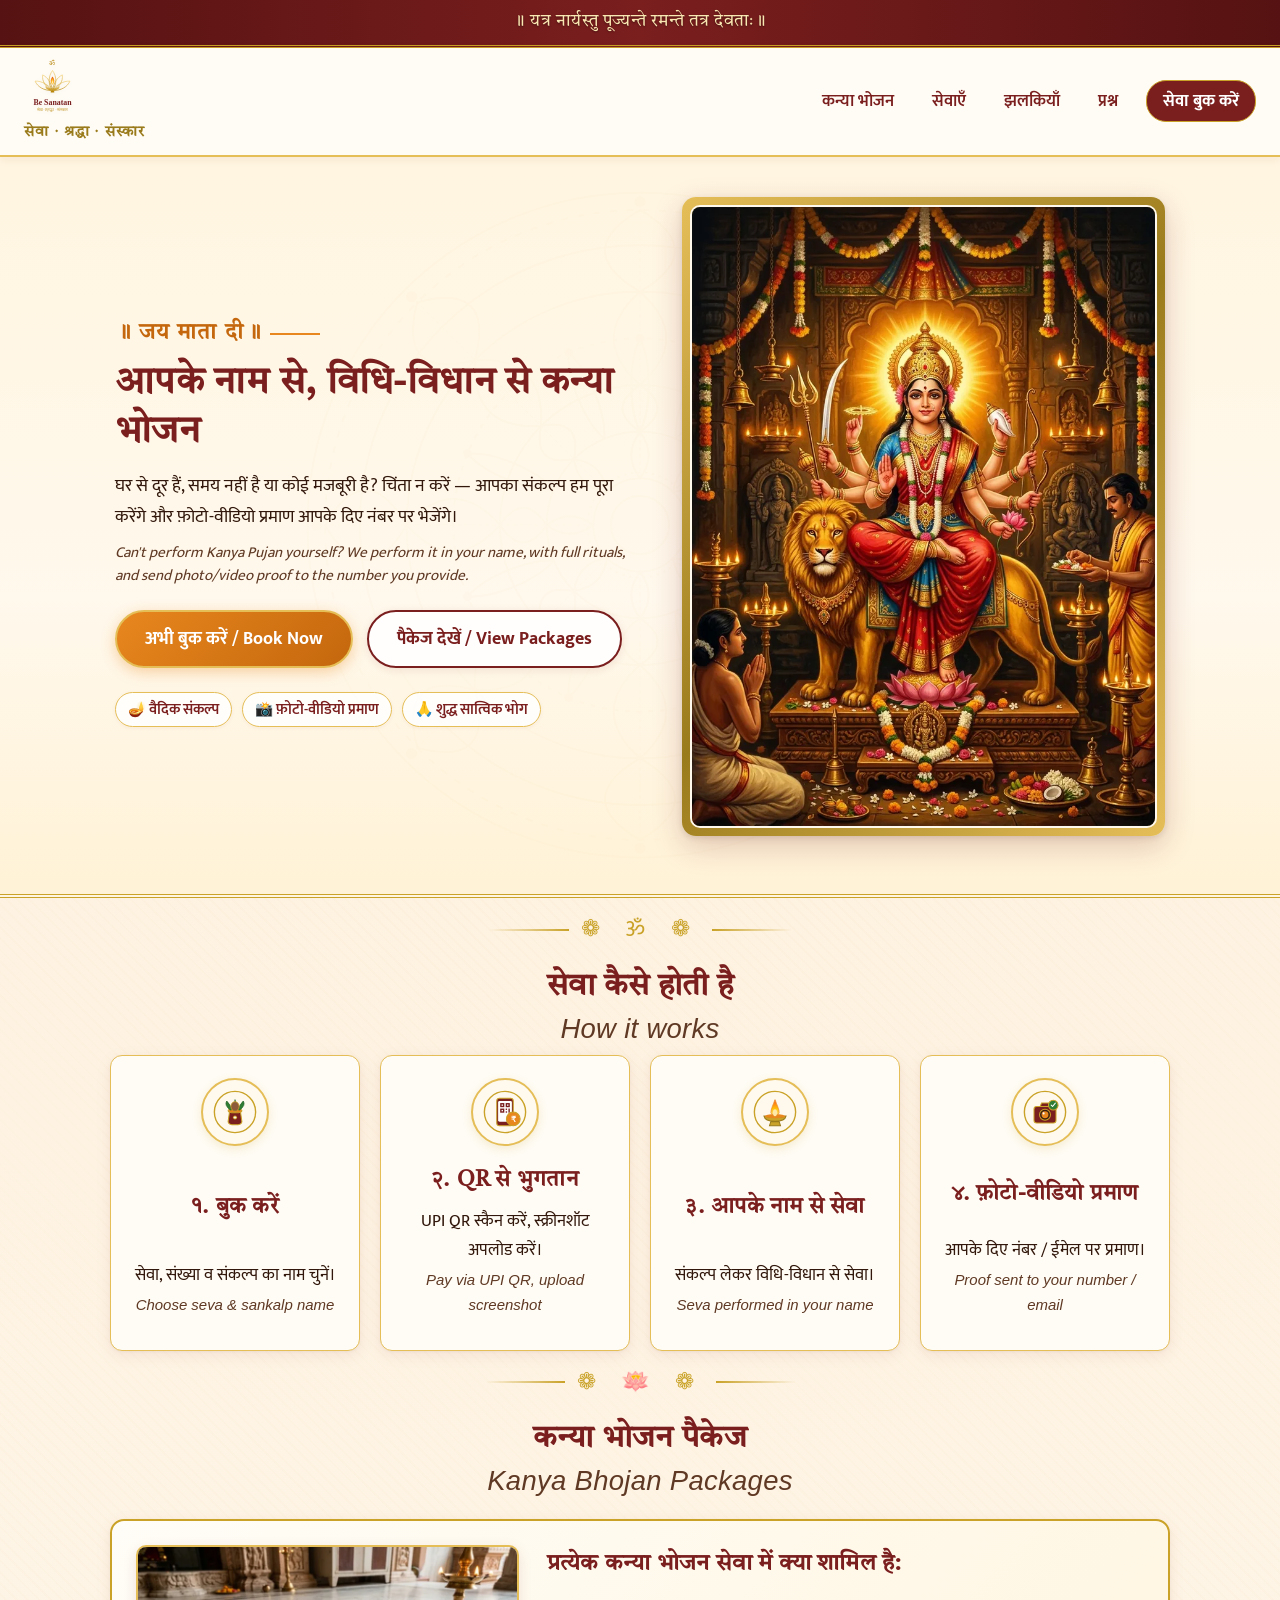
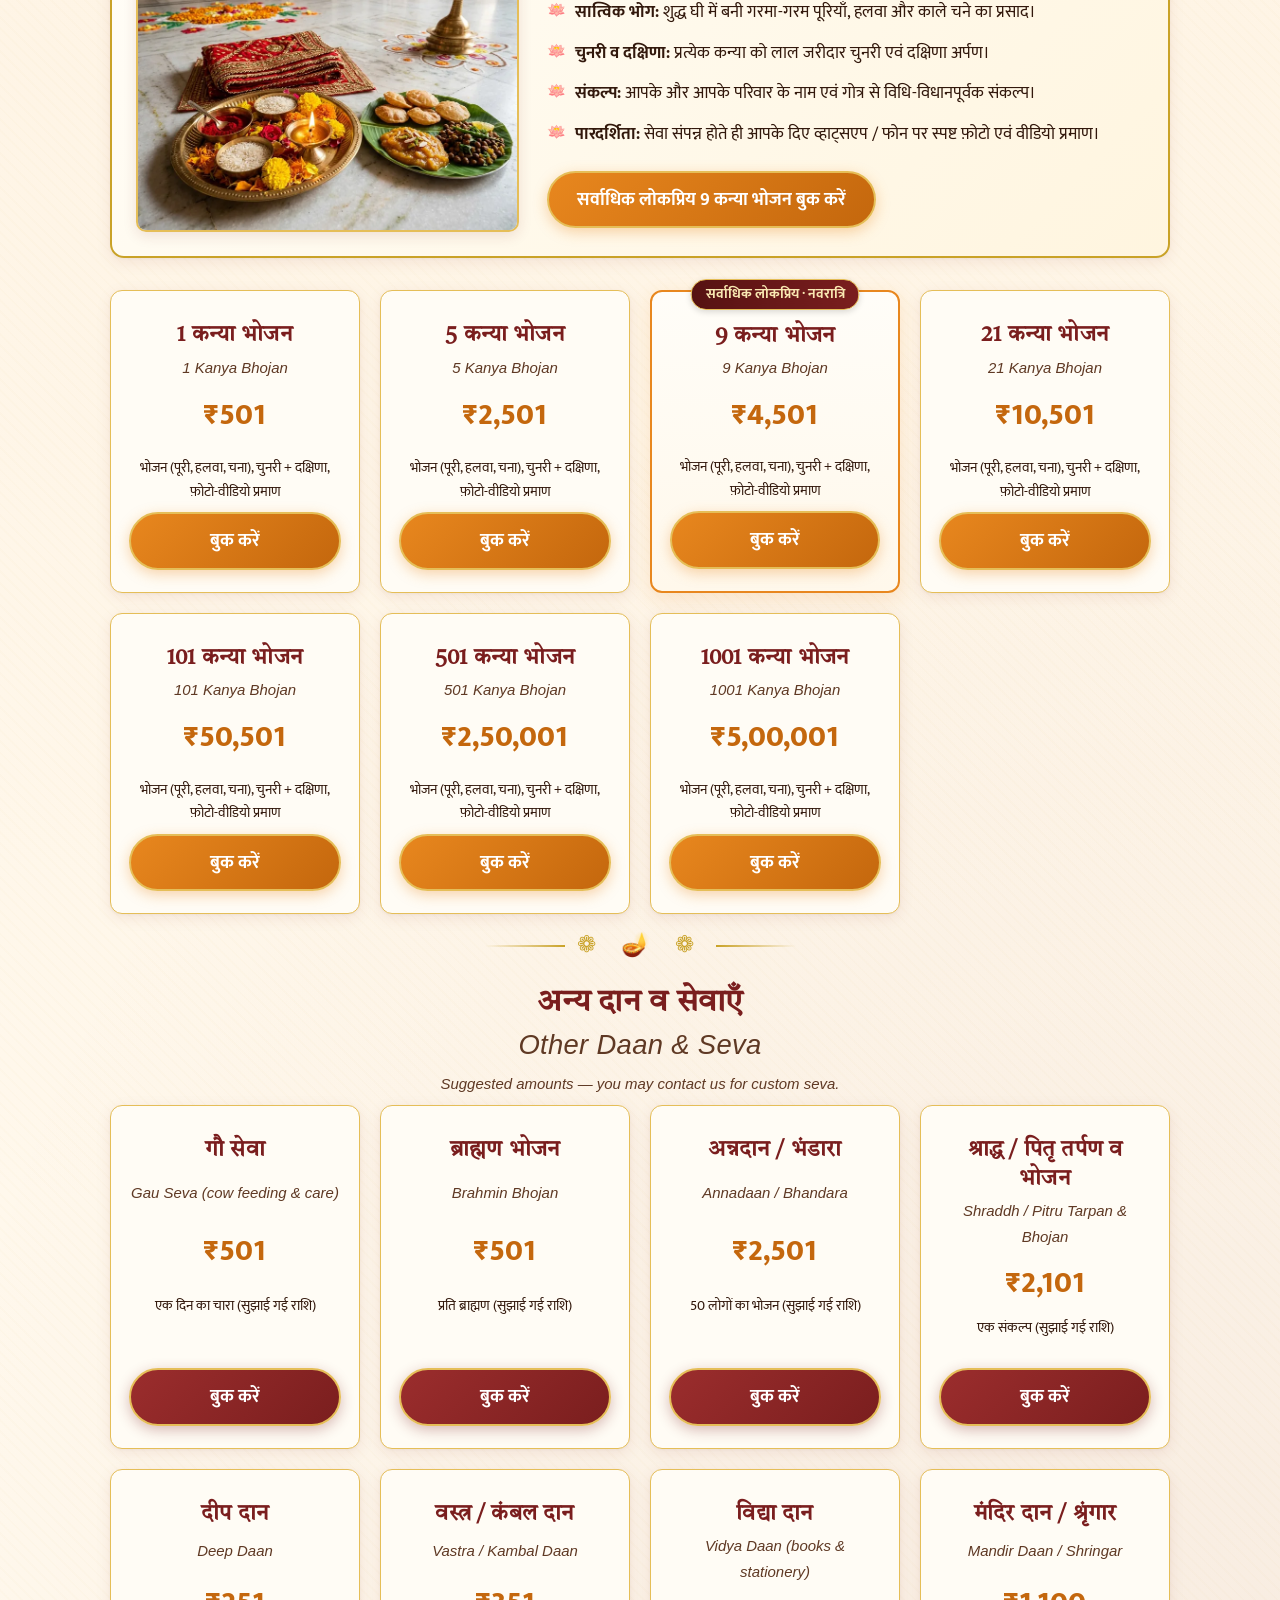
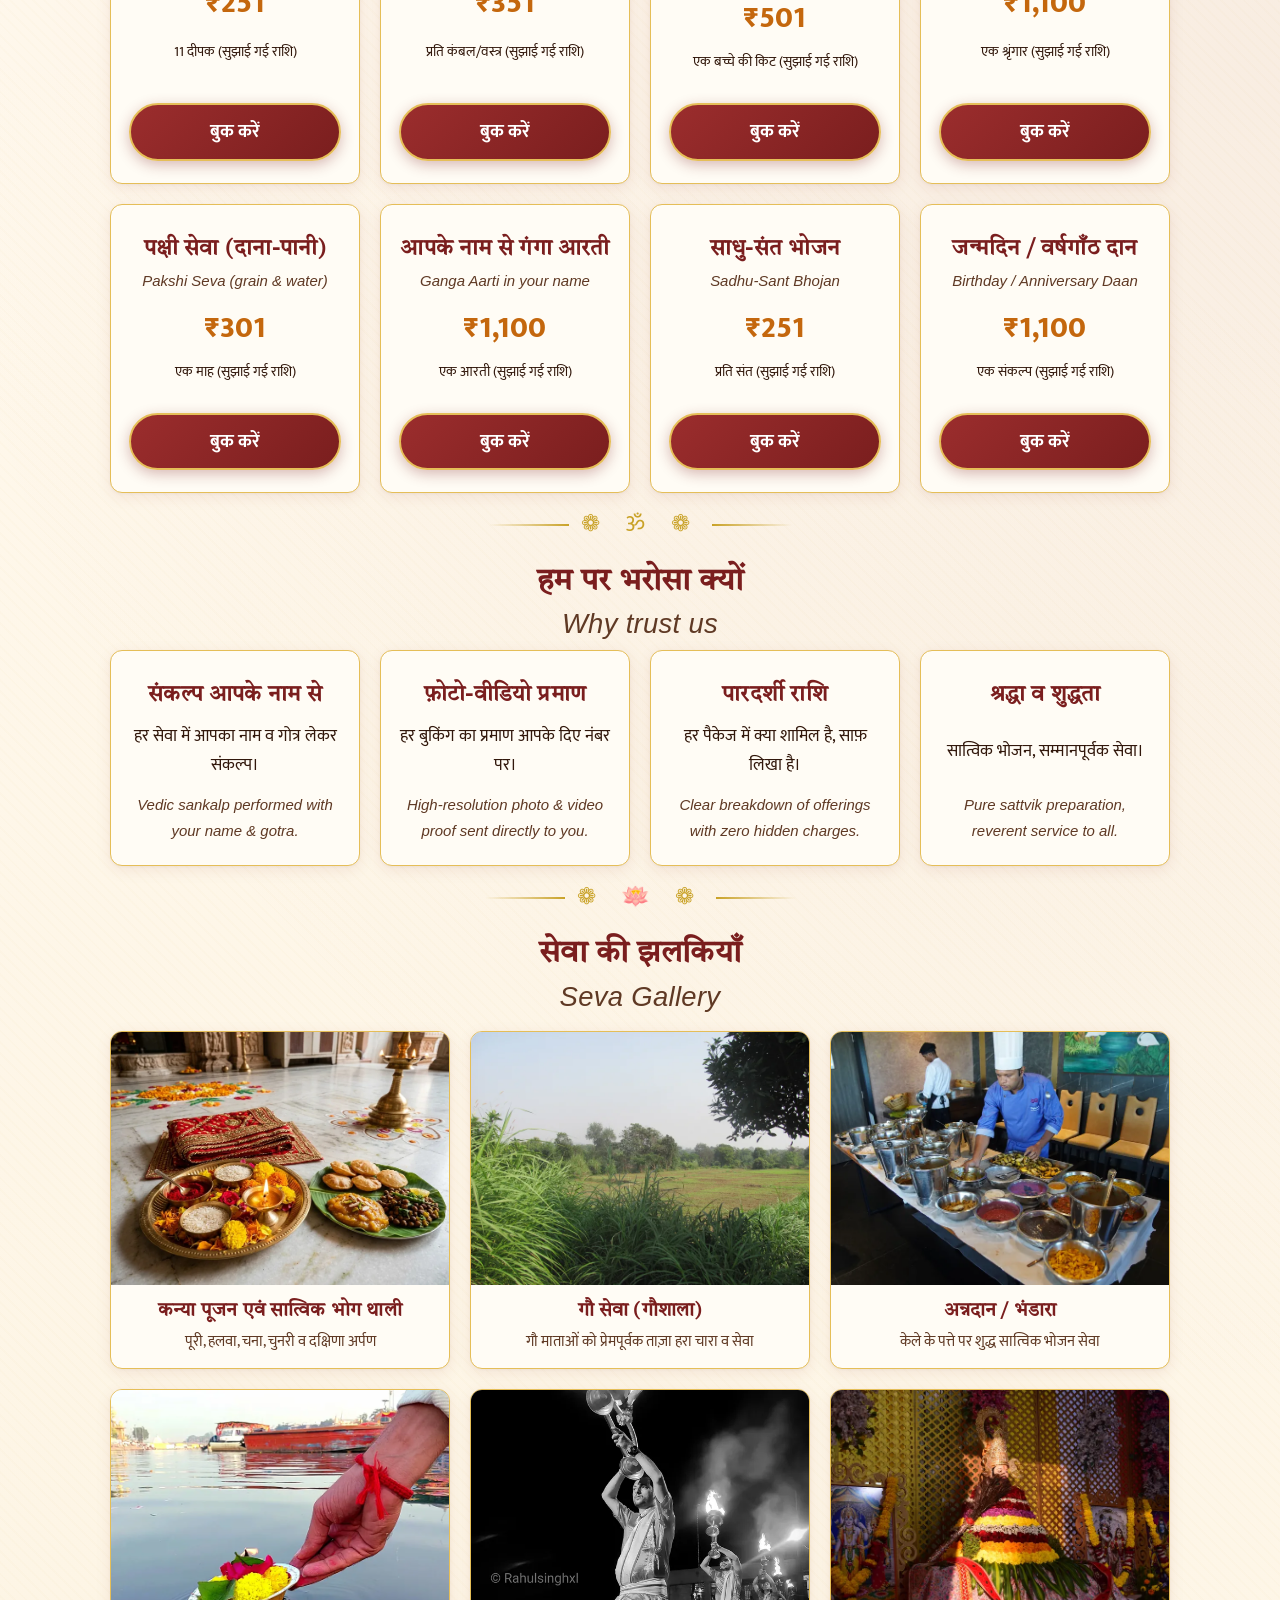
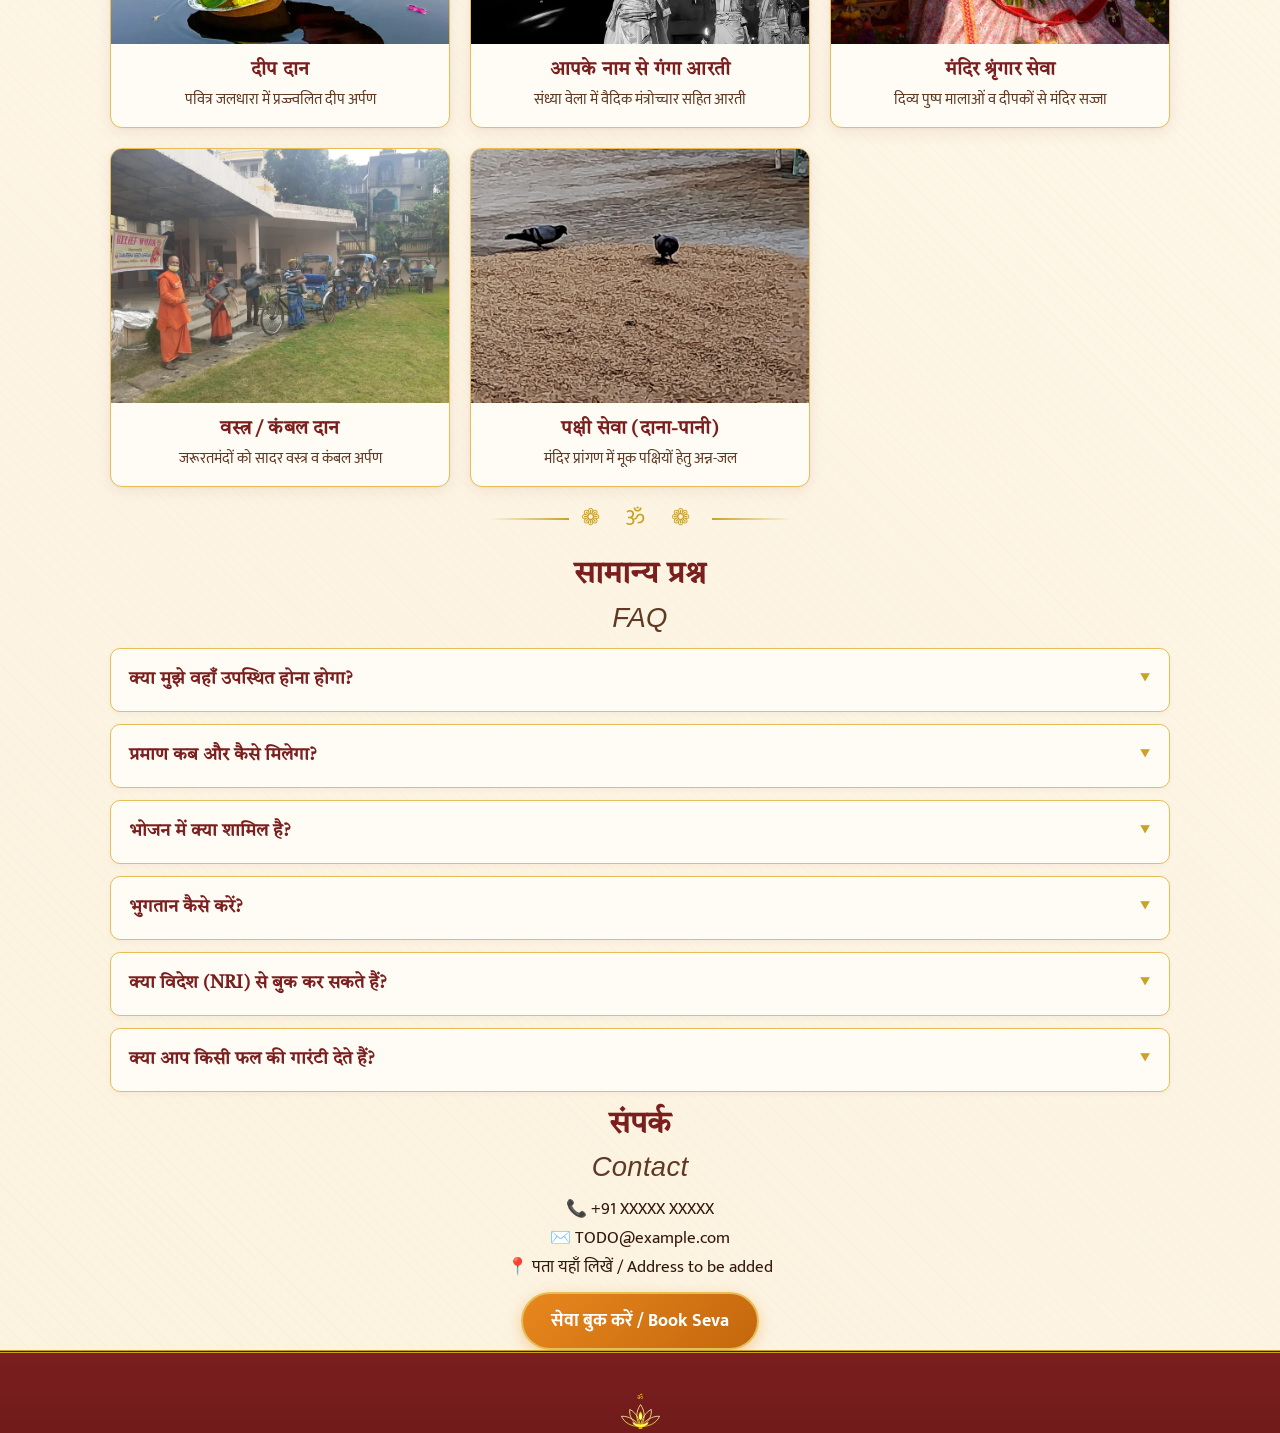
==== index.html @ 53bfedd2 "feat(ui): sacred visual redesign and devotional assets refresh - Replace placeholder boxes with 11 h" ====
<!doctype html>
<html lang="hi">
<head>
  <meta charset="utf-8">
  <meta name="viewport" content="width=device-width, initial-scale=1">
  <link rel="icon" href="favicon.svg" type="image/svg+xml">
  <meta property="og:site_name" content="Be Sanatan">
  <meta property="og:type" content="website">
  <meta property="og:image" content="https://besanatan.vercel.app/og.png">
  <link rel="preconnect" href="https://fonts.googleapis.com">
  <link rel="preconnect" href="https://fonts.gstatic.com" crossorigin>
  <link href="https://fonts.googleapis.com/css2?family=Mukta:wght@400;500;600;700&family=Noto+Serif+Devanagari:wght@400;600;700;800&family=Tiro+Devanagari+Hindi:ital@0;1&display=swap" rel="stylesheet">
  <link rel="stylesheet" href="style.css">
  <title>Be Sanatan — आपके नाम से कन्या भोजन व दान सेवा | Kanya Bhojan & Hindu Daan Seva Online</title>
  <meta name="description" content="नवरात्रि में कन्या पूजन नहीं कर पा रहे? Be Sanatan आपके नाम से विधि-विधान से कन्या भोजन, गौ सेवा, भंडारा, श्राद्ध आदि करता है और फ़ोटो-वीडियो प्रमाण भेजता है। Book Kanya Bhojan & Hindu seva online in your name with photo/video proof.">
  <meta name="keywords" content="कन्या भोजन, कन्या पूजन, नवरात्रि, गौ सेवा, भंडारा, श्राद्ध, Kanya Bhojan online, Kanya Pujan booking, NRI seva, Hindu daan">
  <meta property="og:title" content="Be Sanatan — आपके नाम से कन्या भोजन">
  <meta property="og:description" content="विधि-विधान से सेवा, आपके नाम से, फ़ोटो-वीडियो प्रमाण सहित। Seva in your name with photo/video proof.">
</head>
<body>
  <div class="shloka">॥ यत्र नार्यस्तु पूज्यन्ते रमन्ते तत्र देवताः ॥</div>
  
  <header>
    <a href="index.html" class="brand">
      <img src="logo.svg" alt="Be Sanatan — वैदिक सेवा न्यास" width="180" height="64">
      <span class="tag">सेवा · श्रद्धा · संस्कार</span>
    </a>
    <nav>
      <a href="index.html#kanya">कन्या भोजन</a>
      <a href="index.html#seva">सेवाएँ</a>
      <a href="index.html#gallery">झलकियाँ</a>
      <a href="index.html#faq">प्रश्न</a>
      <a href="booking.html" class="nav-cta">सेवा बुक करें</a>
    </nav>
  </header>

  <!-- Hero Section -->
  <div class="hero">
    <div class="hero-inner">
      <div class="hero-content-col">
        <p class="jai">॥ जय माता दी ॥</p>
        <h1>आपके नाम से, विधि-विधान से कन्या भोजन</h1>
        <p class="hero-desc">घर से दूर हैं, समय नहीं है या कोई मजबूरी है? चिंता न करें — आपका संकल्प हम पूरा करेंगे और फ़ोटो-वीडियो प्रमाण आपके दिए नंबर पर भेजेंगे।</p>
        <p class="hero-en">Can't perform Kanya Pujan yourself? We perform it in your name, with full rituals, and send photo/video proof to the number you provide.</p>
        <div class="hero-cta-group">
          <a class="btn" href="booking.html">अभी बुक करें / Book Now</a>
          <a class="btn btn-secondary" href="index.html#kanya">पैकेज देखें / View Packages</a>
        </div>
        <div class="hero-trust-row">
          <span class="trust-pill">🪔 वैदिक संकल्प</span>
          <span class="trust-pill">📸 फ़ोटो-वीडियो प्रमाण</span>
          <span class="trust-pill">🙏 शुद्ध सात्विक भोग</span>
        </div>
      </div>
      <div class="hero-art-col">
        <div class="hero-art-frame">
          <picture>
            <source media="(max-width: 600px)" srcset="assets/img/hero-durga-mobile.webp" width="750" height="1004">
            <img class="hero-durga" src="assets/img/hero-durga.webp" alt="माँ दुर्गा दिव्य रूप — Be Sanatan कन्या भोजन सेवा" width="1280" height="714" fetchpriority="high">
          </picture>
        </div>
      </div>
    </div>
  </div>

  <!-- How It Works Section -->
  <section class="wrap">
    <div class="divider">❁ ॐ ❁</div>
    <h2>सेवा कैसे होती है <span class="en">How it works</span></h2>
    <div class="grid">
      <div class="card step-card">
        <div class="step-icon-wrap">
          <img src="assets/img/icon-sankalp.svg" alt="संकल्प व बुकिंग" width="48" height="48">
        </div>
        <h3>१. बुक करें</h3>
        <p>सेवा, संख्या व संकल्प का नाम चुनें।<br><span class="en">Choose seva & sankalp name</span></p>
      </div>
      <div class="card step-card">
        <div class="step-icon-wrap">
          <img src="assets/img/icon-upi.svg" alt="QR से भुगतान" width="48" height="48">
        </div>
        <h3>२. QR से भुगतान</h3>
        <p>UPI QR स्कैन करें, स्क्रीनशॉट अपलोड करें।<br><span class="en">Pay via UPI QR, upload screenshot</span></p>
      </div>
      <div class="card step-card">
        <div class="step-icon-wrap">
          <img src="assets/img/icon-puja.svg" alt="विधि-विधान सेवा" width="48" height="48">
        </div>
        <h3>३. आपके नाम से सेवा</h3>
        <p>संकल्प लेकर विधि-विधान से सेवा।<br><span class="en">Seva performed in your name</span></p>
      </div>
      <div class="card step-card">
        <div class="step-icon-wrap">
          <img src="assets/img/icon-proof.svg" alt="फ़ोटो-वीडियो प्रमाण" width="48" height="48">
        </div>
        <h3>४. फ़ोटो-वीडियो प्रमाण</h3>
        <p>आपके दिए नंबर / ईमेल पर प्रमाण।<br><span class="en">Proof sent to your number / email</span></p>
      </div>
    </div>
  </section>

  <!-- Kanya Bhojan Packages Section -->
  <section class="wrap" id="kanya">
    <div class="divider">❁ 🪷 ❁</div>
    <h2>कन्या भोजन पैकेज <span class="en">Kanya Bhojan Packages</span></h2>
    
    <!-- Feature Offerings Banner -->
    <div class="feature-banner">
      <div class="feature-banner-img">
        <img src="assets/img/kanya-puja-thali.webp" alt="कन्या पूजन सात्विक भोग थाली — पूरी, हलवा, चना, चुनरी व दक्षिणा" width="800" height="597" loading="lazy">
      </div>
      <div class="feature-banner-content">
        <h3>प्रत्येक कन्या भोजन सेवा में क्या शामिल है:</h3>
        <ul class="feature-list">
          <li><strong>सात्विक भोग:</strong> शुद्ध घी में बनी गरमा-गरम पूरियाँ, हलवा और काले चने का प्रसाद।</li>
          <li><strong>चुनरी व दक्षिणा:</strong> प्रत्येक कन्या को लाल जरीदार चुनरी एवं दक्षिणा अर्पण।</li>
          <li><strong>संकल्प:</strong> आपके और आपके परिवार के नाम एवं गोत्र से विधि-विधानपूर्वक संकल्प।</li>
          <li><strong>पारदर्शिता:</strong> सेवा संपन्न होते ही आपके दिए व्हाट्सएप / फोन पर स्पष्ट फ़ोटो एवं वीडियो प्रमाण।</li>
        </ul>
        <a class="btn" href="booking.html?seva=kanya&pkg=k9">सर्वाधिक लोकप्रिय 9 कन्या भोजन बुक करें</a>
      </div>
    </div>

    <div class="grid" id="kanya-grid"></div>
  </section>

  <!-- Other Sevas Section -->
  <section class="wrap" id="seva">
    <div class="divider">❁ 🪔 ❁</div>
    <h2>अन्य दान व सेवाएँ <span class="en">Other Daan & Seva</span></h2>
    <p style="text-align:center" class="en">Suggested amounts — you may contact us for custom seva.</p>
    <div class="grid" id="seva-grid"></div>
  </section>

  <!-- Why Trust Us Section -->
  <section class="wrap">
    <div class="divider">❁ ॐ ❁</div>
    <h2>हम पर भरोसा क्यों <span class="en">Why trust us</span></h2>
    <div class="grid">
      <div class="card">
        <h3>संकल्प आपके नाम से</h3>
        <p>हर सेवा में आपका नाम व गोत्र लेकर संकल्प।</p>
        <span class="en">Vedic sankalp performed with your name & gotra.</span>
      </div>
      <div class="card">
        <h3>फ़ोटो-वीडियो प्रमाण</h3>
        <p>हर बुकिंग का प्रमाण आपके दिए नंबर पर।</p>
        <span class="en">High-resolution photo & video proof sent directly to you.</span>
      </div>
      <div class="card">
        <h3>पारदर्शी राशि</h3>
        <p>हर पैकेज में क्या शामिल है, साफ़ लिखा है।</p>
        <span class="en">Clear breakdown of offerings with zero hidden charges.</span>
      </div>
      <div class="card">
        <h3>श्रद्धा व शुद्धता</h3>
        <p>सात्विक भोजन, सम्मानपूर्वक सेवा।</p>
        <span class="en">Pure sattvik preparation, reverent service to all.</span>
      </div>
    </div>
  </section>

  <!-- Seva Gallery Section -->
  <section class="wrap" id="gallery">
    <div class="divider">❁ 🪷 ❁</div>
    <h2>सेवा की झलकियाँ <span class="en">Seva Gallery</span></h2>
    <div class="gallery-grid">
      <div class="gallery-card">
        <div class="gallery-card-img-wrap">
          <img src="assets/img/kanya-puja-thali.webp" alt="कन्या पूजन थाली, हलवा-पूरी व चुनरी" width="800" height="597" loading="lazy">
        </div>
        <div class="gallery-card-info">
          <h4>कन्या पूजन एवं सात्विक भोग थाली</h4>
          <p>पूरी, हलवा, चना, चुनरी व दक्षिणा अर्पण</p>
        </div>
      </div>
      
      <div class="gallery-card">
        <div class="gallery-card-img-wrap">
          <img src="assets/img/gau-seva.webp" alt="गौ सेवा — गौशाला में हरा चारा" width="800" height="600" loading="lazy">
        </div>
        <div class="gallery-card-info">
          <h4>गौ सेवा (गौशाला)</h4>
          <p>गौ माताओं को प्रेमपूर्वक ताज़ा हरा चारा व सेवा</p>
        </div>
      </div>

      <div class="gallery-card">
        <div class="gallery-card-img-wrap">
          <img src="assets/img/bhandara.webp" alt="ब्राह्मण व भक्त अन्नदान भंडारा केला पत्ता" width="800" height="533" loading="lazy">
        </div>
        <div class="gallery-card-info">
          <h4>अन्नदान / भंडारा</h4>
          <p>केले के पत्ते पर शुद्ध सात्विक भोजन सेवा</p>
        </div>
      </div>

      <div class="gallery-card">
        <div class="gallery-card-img-wrap">
          <img src="assets/img/deep-daan.webp" alt="पवित्र नदी में दीप दान" width="800" height="585" loading="lazy">
        </div>
        <div class="gallery-card-info">
          <h4>दीप दान</h4>
          <p>पवित्र जलधारा में प्रज्ज्वलित दीप अर्पण</p>
        </div>
      </div>

      <div class="gallery-card">
        <div class="gallery-card-img-wrap">
          <img src="assets/img/ganga-aarti.webp" alt="संध्या गंगा आरती घाट" width="600" height="800" loading="lazy">
        </div>
        <div class="gallery-card-info">
          <h4>आपके नाम से गंगा आरती</h4>
          <p>संध्या वेला में वैदिक मंत्रोच्चार सहित आरती</p>
        </div>
      </div>

      <div class="gallery-card">
        <div class="gallery-card-img-wrap">
          <img src="assets/img/mandir-shringar.webp" alt="मंदिर विग्रह पुष्प व आभूषण श्रृंगार" width="800" height="533" loading="lazy">
        </div>
        <div class="gallery-card-info">
          <h4>मंदिर श्रृंगार सेवा</h4>
          <p>दिव्य पुष्प मालाओं व दीपकों से मंदिर सज्जा</p>
        </div>
      </div>

      <div class="gallery-card">
        <div class="gallery-card-img-wrap">
          <img src="assets/img/vastra-daan.webp" alt="वस्त्र एवं कंबल दान" width="800" height="600" loading="lazy">
        </div>
        <div class="gallery-card-info">
          <h4>वस्त्र / कंबल दान</h4>
          <p>जरूरतमंदों को सादर वस्त्र व कंबल अर्पण</p>
        </div>
      </div>

      <div class="gallery-card">
        <div class="gallery-card-img-wrap">
          <img src="assets/img/pakshi-seva.webp" alt="पक्षी सेवा दाना पानी" width="800" height="600" loading="lazy">
        </div>
        <div class="gallery-card-info">
          <h4>पक्षी सेवा (दाना-पानी)</h4>
          <p>मंदिर प्रांगण में मूक पक्षियों हेतु अन्न-जल</p>
        </div>
      </div>
    </div>
  </section>

  <!-- FAQ Section -->
  <section class="wrap" id="faq">
    <div class="divider">❁ ॐ ❁</div>
    <h2>सामान्य प्रश्न <span class="en">FAQ</span></h2>
    <details>
      <summary>क्या मुझे वहाँ उपस्थित होना होगा?</summary>
      <p>नहीं। हम आपके नाम व गोत्र से संकल्प लेकर सेवा करते हैं। <span class="en">No, seva is done in your name.</span></p>
    </details>
    <details>
      <summary>प्रमाण कब और कैसे मिलेगा?</summary>
      <p>सेवा के बाद फ़ोटो-वीडियो आपके दिए मोबाइल नंबर (या ईमेल) पर भेजे जाते हैं। <span class="en">Proof is sent to your number after the seva.</span></p>
    </details>
    <details>
      <summary>भोजन में क्या शामिल है?</summary>
      <p>पूरी, हलवा, चना, चुनरी और दक्षिणा। <span class="en">Puri, halwa, chana, chunri & dakshina.</span></p>
    </details>
    <details>
      <summary>भुगतान कैसे करें?</summary>
      <p>बुकिंग पेज पर UPI QR स्कैन करें और सफल भुगतान का स्क्रीनशॉट अपलोड करें।</p>
    </details>
    <details>
      <summary>क्या विदेश (NRI) से बुक कर सकते हैं?</summary>
      <p>हाँ, बुकिंग ऑनलाइन है। भुगतान UPI QR से होता है; अन्य विकल्प हेतु संपर्क करें।</p>
    </details>
    <details>
      <summary>क्या आप किसी फल की गारंटी देते हैं?</summary>
      <p>नहीं। सेवा श्रद्धा व धर्म भाव से की जाती है, किसी परिणाम का दावा नहीं किया जाता।</p>
    </details>
  </section>

  <!-- Contact Section -->
  <section class="wrap" id="contact" style="text-align:center">
    <h2>संपर्क <span class="en">Contact</span></h2>
    <p>
      📞 <span data-cfg="PHONE_DISPLAY"></span><br>
      ✉️ <span data-cfg="EMAIL"></span><br>
      📍 <span data-cfg="ADDRESS"></span>
    </p>
    <a class="btn" href="booking.html">सेवा बुक करें / Book Seva</a>
  </section>

  <!-- Footer -->
  <footer>
    <img src="logo.svg" alt="Be Sanatan" style="height:70px;filter:brightness(1.6)" width="197" height="70">
    <p class="footer-shloka">॥ सेवा परमो धर्मः ॥</p>
    <p>
      📞 <span data-cfg="PHONE_DISPLAY"></span> · ✉️ <span data-cfg="EMAIL"></span><br>
      📍 <span data-cfg="ADDRESS"></span>
    </p>
    <p>© Be Sanatan. सभी सेवाएँ श्रद्धा भाव से की जाती हैं; किसी फल की गारंटी नहीं दी जाती।</p>
  </footer>

  <!-- Mobile Sticky CTA Bar -->
  <div class="mobile-sticky-cta" id="stickyCta">
    <div class="sticky-inner">
      <div class="sticky-text">
        <span class="sticky-title">Be Sanatan सेवा</span>
        <span class="sticky-sub">आपके नाम से संकल्प</span>
      </div>
      <a href="booking.html" class="btn btn-sticky">सेवा बुक करें</a>
    </div>
  </div>

  <script src="config.js"></script>
  <script src="app.js"></script>
</body>
</html>
---- style.css ----
/* ===== Be Sanatan — Sacred Traditional Temple-Trust Design System ===== */
:root {
  --mar: #7A1E1E;
  --mar-dark: #561212;
  --mar-light: #9B2D2D;
  --saf: #E8871E;
  --saf-dark: #C4670D;
  --saf-light: #FFA338;
  --gold: #C9A227;
  --gold-dark: #9A7B1C;
  --gold2: #E5BE58;
  --gold-light: #F9E8B2;
  --cream: #FFF8EC;
  --cream-card: #FFFCF5;
  --cream-alt: #F6EDD8;
  --ink: #32180C;
  --ink-light: #5F3924;
  --border-gold: 1px solid rgba(201, 162, 39, 0.45);
  --border-gold-double: 3px double rgba(201, 162, 39, 0.8);
  --shadow-card: 0 4px 16px rgba(122, 30, 30, 0.08), 0 1px 3px rgba(0, 0, 0, 0.04);
  --shadow-hover: 0 8px 24px rgba(122, 30, 30, 0.14), 0 2px 6px rgba(0, 0, 0, 0.06);
}

* {
  box-sizing: border-box;
}

html {
  scroll-behavior: smooth;
  font-size: 16px;
  overflow-x: hidden;
  max-width: 100%;
}

body {
  margin: 0;
  padding: 0;
  overflow-x: hidden;
  max-width: 100%;
  font-family: 'Mukta', 'Noto Sans Devanagari', -apple-system, BlinkMacSystemFont, "Segoe UI", Roboto, sans-serif;
  font-size: 1.0625rem; /* 17px min for senior readability */
  line-height: 1.7;
  color: var(--ink);
  background-color: var(--cream);
  background-image: 
    radial-gradient(circle at 50% 0%, rgba(232, 135, 30, 0.08), transparent 45%),
    radial-gradient(circle at 100% 50%, rgba(122, 30, 30, 0.05), transparent 40%),
    radial-gradient(circle at 0% 100%, rgba(201, 162, 39, 0.07), transparent 50%),
    repeating-linear-gradient(45deg, rgba(201, 162, 39, 0.02) 0 2px, transparent 2px 8px);
  -webkit-font-smoothing: antialiased;
}

/* Typography */
h1, h2, h3, h4 {
  font-family: 'Tiro Devanagari Hindi', 'Noto Serif Devanagari', Georgia, serif;
  color: var(--mar);
  line-height: 1.35;
  margin: 0.4em 0 0.25em;
  font-weight: 700;
  letter-spacing: 0.01em;
}

h1 {
  font-size: 2.35rem;
}

h2 {
  font-size: 1.95rem;
  text-align: center;
}

h3 {
  font-size: 1.35rem;
}

p {
  margin: 0.6em 0;
}

a {
  color: var(--mar);
  text-decoration: underline;
  text-decoration-thickness: 1px;
  text-underline-offset: 3px;
  transition: color 0.2s ease;
}

a:hover {
  color: var(--saf-dark);
}

.en {
  display: block;
  font-family: -apple-system, BlinkMacSystemFont, "Segoe UI", Roboto, sans-serif;
  color: var(--ink-light);
  font-size: 0.88em;
  font-style: italic;
  font-weight: 400;
  margin-top: 2px;
}

/* Shloka Top Bar */
.shloka {
  background: linear-gradient(90deg, var(--mar-dark) 0%, var(--mar) 50%, var(--mar-dark) 100%);
  color: var(--gold-light);
  text-align: center;
  padding: 8px 14px;
  font-family: 'Tiro Devanagari Hindi', 'Noto Serif Devanagari', serif;
  font-size: 1.05rem;
  letter-spacing: 0.03em;
  border-bottom: 3px double var(--gold);
  text-shadow: 0 1px 2px rgba(0, 0, 0, 0.4);
}

/* Header */
header {
  display: flex;
  align-items: center;
  justify-content: space-between;
  padding: 10px 24px;
  background: rgba(255, 252, 245, 0.98);
  border-bottom: 2px solid var(--gold2);
  position: sticky;
  top: 0;
  z-index: 100;
  box-shadow: 0 2px 10px rgba(122, 30, 30, 0.07);
  backdrop-filter: blur(8px);
}

.brand {
  display: flex;
  flex-direction: column;
  align-items: flex-start;
  text-decoration: none;
}

.brand img {
  height: 64px;
  width: auto;
  filter: drop-shadow(0 1px 2px rgba(0, 0, 0, 0.05));
}

.brand .tag {
  font-family: 'Tiro Devanagari Hindi', 'Noto Serif Devanagari', serif;
  color: var(--gold-dark);
  font-size: 0.92rem;
  font-weight: 700;
  letter-spacing: 0.08em;
  margin-top: -2px;
}

nav {
  display: flex;
  align-items: center;
  gap: 18px;
}

nav a {
  text-decoration: none;
  font-weight: 600;
  font-size: 1.05rem;
  color: var(--mar);
  padding: 6px 10px;
  border-radius: 4px;
  transition: all 0.2s ease;
}

nav a:hover {
  color: var(--saf-dark);
  background: rgba(232, 135, 30, 0.08);
}

nav a.nav-cta {
  background: var(--mar);
  color: #FFF !important;
  border: 1px solid var(--gold);
  border-radius: 20px;
  padding: 6px 16px;
  font-weight: 700;
}

nav a.nav-cta:hover {
  background: var(--saf-dark);
}

/* Layout Containers */
.wrap {
  max-width: 1100px;
  margin: auto;
  padding: 0 20px;
}

section {
  padding: 44px 0;
  position: relative;
}

/* Traditional Sacred Divider */
.divider {
  text-align: center;
  color: var(--gold);
  font-size: 1.45rem;
  letter-spacing: 10px;
  margin: 12px 0 16px;
  display: flex;
  align-items: center;
  justify-content: center;
}

.divider::before,
.divider::after {
  content: "";
  display: inline-block;
  width: 80px;
  height: 2px;
  background: linear-gradient(90deg, transparent, var(--gold));
  margin: 0 12px;
}

.divider::after {
  background: linear-gradient(90deg, var(--gold), transparent);
}

/* Hero Section */
.hero {
  padding: 40px 20px 48px;
  background: linear-gradient(180deg, #FFF5E0 0%, #FFF8EC 60%, #FFF2D6 100%);
  border-bottom: 4px double var(--gold);
  position: relative;
  overflow: hidden;
}

.hero::before {
  content: "";
  position: absolute;
  top: 50%;
  left: 50%;
  width: 700px;
  height: 700px;
  transform: translate(-50%, -50%);
  background-image: url('assets/img/mandala-watermark.svg');
  background-repeat: no-repeat;
  background-position: center;
  background-size: contain;
  opacity: 0.18;
  pointer-events: none;
}

.hero-inner {
  max-width: 1050px;
  margin: auto;
  display: flex;
  align-items: center;
  gap: 36px;
  position: relative;
  z-index: 2;
}

.hero-art-col {
  flex: 0 0 46%;
  text-align: center;
}

.hero-art-frame {
  position: relative;
  display: inline-block;
  border-radius: 14px;
  padding: 8px;
  background: linear-gradient(135deg, var(--gold2), var(--gold-dark), var(--gold2));
  box-shadow: 0 10px 30px rgba(122, 30, 30, 0.22), 0 2px 6px rgba(0, 0, 0, 0.1);
}

.hero-art-frame img {
  display: block;
  width: 100%;
  height: auto;
  border-radius: 10px;
  border: 2px solid #FFF8EC;
}

.hero-content-col {
  flex: 1 1 54%;
  text-align: left;
}

.jai {
  font-family: 'Tiro Devanagari Hindi', 'Noto Serif Devanagari', serif;
  color: var(--saf-dark);
  font-size: 1.35rem;
  font-weight: 700;
  margin: 0 0 4px;
  letter-spacing: 0.05em;
  display: flex;
  align-items: center;
  gap: 8px;
}

.jai::after {
  content: "";
  display: inline-block;
  width: 50px;
  height: 2px;
  background: var(--saf);
}

.hero h1 {
  font-size: 2.3rem;
  margin: 6px 0 12px;
  color: var(--mar);
}

.hero-desc {
  font-size: 1.15rem;
  line-height: 1.7;
  color: var(--ink);
  margin-bottom: 10px;
}

.hero-en {
  font-size: 0.95rem;
  line-height: 1.5;
  color: var(--ink-light);
  font-style: italic;
  margin-bottom: 22px;
}

.hero-cta-group {
  display: flex;
  flex-wrap: wrap;
  gap: 14px;
  align-items: center;
  margin: 20px 0 24px;
}

.hero-trust-row {
  display: flex;
  flex-wrap: wrap;
  gap: 10px;
  margin-top: 18px;
}

.trust-pill {
  display: inline-flex;
  align-items: center;
  gap: 6px;
  background: rgba(255, 255, 255, 0.85);
  border: 1px solid var(--gold2);
  color: var(--mar);
  font-weight: 600;
  font-size: 0.92rem;
  padding: 4px 12px;
  border-radius: 20px;
  box-shadow: 0 1px 4px rgba(122, 30, 30, 0.05);
}

/* Buttons */
.btn {
  display: inline-flex;
  align-items: center;
  justify-content: center;
  min-height: 48px;
  background: linear-gradient(135deg, var(--saf) 0%, var(--saf-dark) 100%);
  color: #FFFFFF !important;
  padding: 12px 28px;
  border-radius: 30px;
  text-decoration: none !important;
  font-weight: 700;
  border: 2px solid var(--gold2);
  cursor: pointer;
  font-size: 1.1rem;
  font-family: inherit;
  box-shadow: 0 4px 14px rgba(232, 135, 30, 0.35);
  transition: all 0.25s ease;
  text-align: center;
}

.btn:hover {
  background: linear-gradient(135deg, var(--saf-light) 0%, var(--saf) 100%);
  transform: translateY(-2px);
  box-shadow: 0 6px 18px rgba(232, 135, 30, 0.45);
}

.btn:active {
  transform: translateY(0);
}

.btn.alt {
  background: linear-gradient(135deg, var(--mar-light) 0%, var(--mar) 100%);
  border-color: var(--gold2);
  box-shadow: 0 4px 14px rgba(122, 30, 30, 0.3);
}

.btn.alt:hover {
  background: linear-gradient(135deg, var(--mar) 0%, var(--mar-dark) 100%);
  box-shadow: 0 6px 18px rgba(122, 30, 30, 0.45);
}

.btn-secondary {
  background: rgba(255, 255, 255, 0.9);
  color: var(--mar) !important;
  border: 2px solid var(--mar);
  box-shadow: 0 2px 8px rgba(122, 30, 30, 0.1);
}

.btn-secondary:hover {
  background: var(--mar);
  color: #FFF !important;
}

/* Grids & Cards */
.grid {
  display: grid;
  gap: 20px;
  grid-template-columns: repeat(auto-fit, minmax(240px, 1fr));
}

.card {
  background: var(--cream-card);
  border: 1px solid var(--gold2);
  border-radius: 12px;
  padding: 22px 18px;
  box-shadow: var(--shadow-card);
  position: relative;
  text-align: center;
  display: flex;
  flex-direction: column;
  justify-content: space-between;
  transition: transform 0.25s ease, box-shadow 0.25s ease;
}

.card:hover {
  transform: translateY(-4px);
  box-shadow: var(--shadow-hover);
}

.card.pop {
  border: 2px solid var(--saf);
  background: linear-gradient(180deg, #FFFDF8 0%, #FFF8EB 100%);
  box-shadow: 0 6px 20px rgba(232, 135, 30, 0.16);
}

.badge {
  position: absolute;
  top: -13px;
  left: 50%;
  transform: translateX(-50%);
  background: linear-gradient(90deg, var(--mar-dark), var(--mar));
  color: var(--gold-light);
  font-size: 0.85rem;
  font-weight: 700;
  padding: 3px 14px;
  border-radius: 16px;
  white-space: nowrap;
  border: 1px solid var(--gold2);
  box-shadow: 0 2px 6px rgba(0, 0, 0, 0.15);
}

.card .price {
  font-size: 1.85rem;
  color: var(--saf-dark);
  font-weight: 800;
  margin: 10px 0 6px;
  font-feature-settings: "lnum";
}

.card h3 {
  margin: 8px 0 2px;
}

/* Steps (How it works) */
.step-card {
  text-align: center;
}

.step-icon-wrap {
  width: 68px;
  height: 68px;
  margin: 0 auto 12px;
  display: flex;
  align-items: center;
  justify-content: center;
  background: #FFF9EE;
  border-radius: 50%;
  border: 2px solid var(--gold2);
  box-shadow: 0 3px 10px rgba(201, 162, 39, 0.18);
}

.step-icon-wrap img {
  width: 44px;
  height: 44px;
}

/* Feature Offerings Banner in Kanya Section */
.feature-banner {
  background: linear-gradient(135deg, #FFFDF7 0%, #FFF5DF 100%);
  border: 2px solid var(--gold);
  border-radius: 14px;
  padding: 24px;
  margin: 20px 0 32px;
  display: flex;
  align-items: center;
  gap: 28px;
  box-shadow: var(--shadow-card);
}

.feature-banner-img {
  flex: 0 0 38%;
  border-radius: 10px;
  overflow: hidden;
  border: 2px solid var(--gold2);
  box-shadow: 0 4px 14px rgba(122, 30, 30, 0.12);
}

.feature-banner-img img {
  display: block;
  width: 100%;
  height: auto;
  object-fit: cover;
}

.feature-banner-content {
  flex: 1 1 62%;
}

.feature-banner-content h3 {
  color: var(--mar);
  font-size: 1.45rem;
  margin-top: 0;
}

.feature-list {
  list-style: none;
  padding: 0;
  margin: 12px 0 16px;
}

.feature-list li {
  padding: 6px 0 6px 28px;
  position: relative;
  font-size: 1.05rem;
}

.feature-list li::before {
  content: "🪷";
  position: absolute;
  left: 0;
  top: 6px;
  font-size: 0.95rem;
}

/* Gallery Section */
.gallery-grid {
  display: grid;
  gap: 20px;
  grid-template-columns: repeat(auto-fit, minmax(280px, 1fr));
  margin-top: 16px;
}

.gallery-card {
  background: var(--cream-card);
  border: 1px solid var(--gold2);
  border-radius: 12px;
  overflow: hidden;
  box-shadow: var(--shadow-card);
  transition: transform 0.25s ease, box-shadow 0.25s ease;
  display: flex;
  flex-direction: column;
}

.gallery-card:hover {
  transform: translateY(-4px);
  box-shadow: var(--shadow-hover);
}

.gallery-card-img-wrap {
  width: 100%;
  aspect-ratio: 4 / 3;
  overflow: hidden;
  background: #EEDDBB;
}

.gallery-card-img-wrap img {
  width: 100%;
  height: 100%;
  object-fit: cover;
  display: block;
  transition: transform 0.3s ease;
}

.gallery-card:hover .gallery-card-img-wrap img {
  transform: scale(1.04);
}

.gallery-card-info {
  padding: 14px 16px;
  text-align: center;
}

.gallery-card-info h4 {
  margin: 0 0 4px;
  font-size: 1.18rem;
  color: var(--mar);
}

.gallery-card-info p {
  margin: 0;
  font-size: 0.95rem;
  color: var(--ink-light);
}

/* FAQs */
details {
  background: var(--cream-card);
  border: 1px solid var(--gold2);
  border-radius: 10px;
  padding: 14px 18px;
  margin: 12px 0;
  box-shadow: 0 2px 6px rgba(122, 30, 30, 0.04);
  transition: background 0.2s ease;
}

details[open] {
  background: #FFFDF9;
  border-color: var(--gold);
}

summary {
  font-weight: 700;
  font-size: 1.12rem;
  cursor: pointer;
  color: var(--mar);
  font-family: 'Tiro Devanagari Hindi', 'Noto Serif Devanagari', serif;
  list-style: none;
  display: flex;
  align-items: center;
  justify-content: space-between;
}

summary::-webkit-details-marker {
  display: none;
}

summary::after {
  content: "▾";
  font-size: 1.25rem;
  color: var(--gold);
  transition: transform 0.2s ease;
}

details[open] summary::after {
  transform: rotate(180deg);
}

details p, details span {
  margin-top: 10px;
  display: block;
}

/* Footer */
footer {
  background: linear-gradient(180deg, var(--mar) 0%, var(--mar-dark) 100%);
  color: #F8EAD0;
  text-align: center;
  padding: 38px 20px 48px;
  font-size: 0.98rem;
  border-top: 3px double var(--gold);
  position: relative;
}

footer .footer-shloka {
  font-family: 'Tiro Devanagari Hindi', 'Noto Serif Devanagari', serif;
  color: var(--gold-light);
  font-size: 1.35rem;
  margin: 12px 0 16px;
  letter-spacing: 0.04em;
}

footer a {
  color: var(--gold-light);
}

footer p {
  max-width: 680px;
  margin: 8px auto;
  line-height: 1.6;
}

/* Mobile Sticky Bottom CTA */
.mobile-sticky-cta {
  display: none;
  position: fixed;
  bottom: 0;
  left: 0;
  right: 0;
  background: rgba(255, 252, 245, 0.98);
  border-top: 2px solid var(--gold);
  padding: 10px 16px max(10px, env(safe-area-inset-bottom));
  box-shadow: 0 -4px 16px rgba(122, 30, 30, 0.16);
  z-index: 999;
  backdrop-filter: blur(8px);
}

.sticky-inner {
  max-width: 500px;
  margin: auto;
  display: flex;
  align-items: center;
  justify-content: space-between;
  gap: 12px;
}

.sticky-text {
  display: flex;
  flex-direction: column;
}

.sticky-title {
  font-family: 'Tiro Devanagari Hindi', 'Noto Serif Devanagari', serif;
  font-weight: 700;
  font-size: 1.05rem;
  color: var(--mar);
  line-height: 1.2;
}

.sticky-sub {
  font-size: 0.85rem;
  color: var(--ink-light);
}

.btn-sticky {
  flex-shrink: 0;
  min-height: 46px;
  padding: 8px 20px;
  font-size: 1rem;
}

/* Forms (booking.html compatibility preserved) */
form label {
  display: block;
  font-weight: 700;
  margin-top: 14px;
  color: var(--mar);
}

input, select, textarea {
  width: 100%;
  padding: 12px 14px;
  border: 1px solid var(--gold);
  border-radius: 8px;
  font: inherit;
  font-size: 1rem;
  background: #FFFDF7;
  color: var(--ink);
}

input:focus, select:focus, textarea:focus {
  outline: none;
  border-color: var(--saf);
  box-shadow: 0 0 0 3px rgba(232, 135, 30, 0.2);
}

.total {
  font-size: 1.6rem;
  font-weight: 800;
  color: var(--saf-dark);
  margin-top: 12px;
}

.qr {
  max-width: 260px;
  width: 100%;
  border: 4px solid var(--gold2);
  border-radius: 10px;
  background: #FFF;
}

#preview {
  max-width: 200px;
  display: none;
  margin-top: 10px;
  border: 2px solid var(--gold2);
  border-radius: 6px;
}

.err {
  color: #B00020;
  font-size: 0.95rem;
  font-weight: 600;
}

.notice {
  background: #FFF5D6;
  border: 2px dashed var(--saf);
  padding: 12px;
  border-radius: 8px;
  margin: 12px 0;
}

.hidden {
  display: none !important;
}

/* Responsive Media Queries */
@media (max-width: 860px) {
  .hero-inner {
    flex-direction: column-reverse;
    text-align: center;
    gap: 24px;
  }
  
  .hero-content-col {
    text-align: center;
  }
  
  .jai {
    justify-content: center;
  }
  
  .jai::after {
    display: none;
  }
  
  .hero-cta-group {
    justify-content: center;
  }
  
  .hero-trust-row {
    justify-content: center;
  }
  
  .hero-art-col {
    max-width: 360px;
  }
  
  .feature-banner {
    flex-direction: column;
    text-align: center;
  }
  
  .feature-list li {
    text-align: left;
  }
}

@media (max-width: 640px) {
  h1 {
    font-size: 1.85rem;
  }
  
  h2 {
    font-size: 1.55rem;
  }
  
  header {
    flex-direction: column;
    padding: 8px 12px;
    gap: 6px;
  }
  
  header .brand img {
    height: 48px;
  }

  header .brand .tag {
    font-size: 0.85rem;
  }
  
  nav {
    display: flex;
    flex-wrap: wrap;
    justify-content: center;
    gap: 4px;
    width: 100%;
  }
  
  nav a {
    font-size: 0.95rem;
    padding: 3px 8px;
  }

  nav a.nav-cta {
    display: none; /* Hide header button on mobile since sticky bottom CTA is active */
  }
  
  .hero {
    padding: 24px 14px 32px;
  }
  
  .hero h1 {
    font-size: 1.65rem;
  }
  
  .hero-art-col {
    max-width: 270px;
  }
  
  .feature-banner {
    padding: 16px;
  }

  .grid {
    grid-template-columns: 1fr;
  }
  
  /* Show sticky bottom CTA on mobile */
  .mobile-sticky-cta {
    display: block;
    padding: 8px 12px max(8px, env(safe-area-inset-bottom));
  }

  .sticky-inner {
    width: 100%;
    display: flex;
    align-items: center;
    justify-content: space-between;
    gap: 8px;
  }

  .sticky-text {
    flex: 1 1 auto;
    min-width: 0;
  }

  .sticky-title {
    font-size: 0.95rem;
    white-space: nowrap;
    overflow: hidden;
    text-overflow: ellipsis;
  }

  .sticky-sub {
    font-size: 0.78rem;
    white-space: nowrap;
  }

  .btn-sticky {
    flex-shrink: 0;
    min-height: 42px;
    padding: 8px 16px;
    font-size: 0.95rem;
    box-shadow: 0 2px 8px rgba(232, 135, 30, 0.35);
  }
  
  /* Add padding to body bottom so sticky bar does not cover footer */
  body {
    padding-bottom: 78px;
  }
}
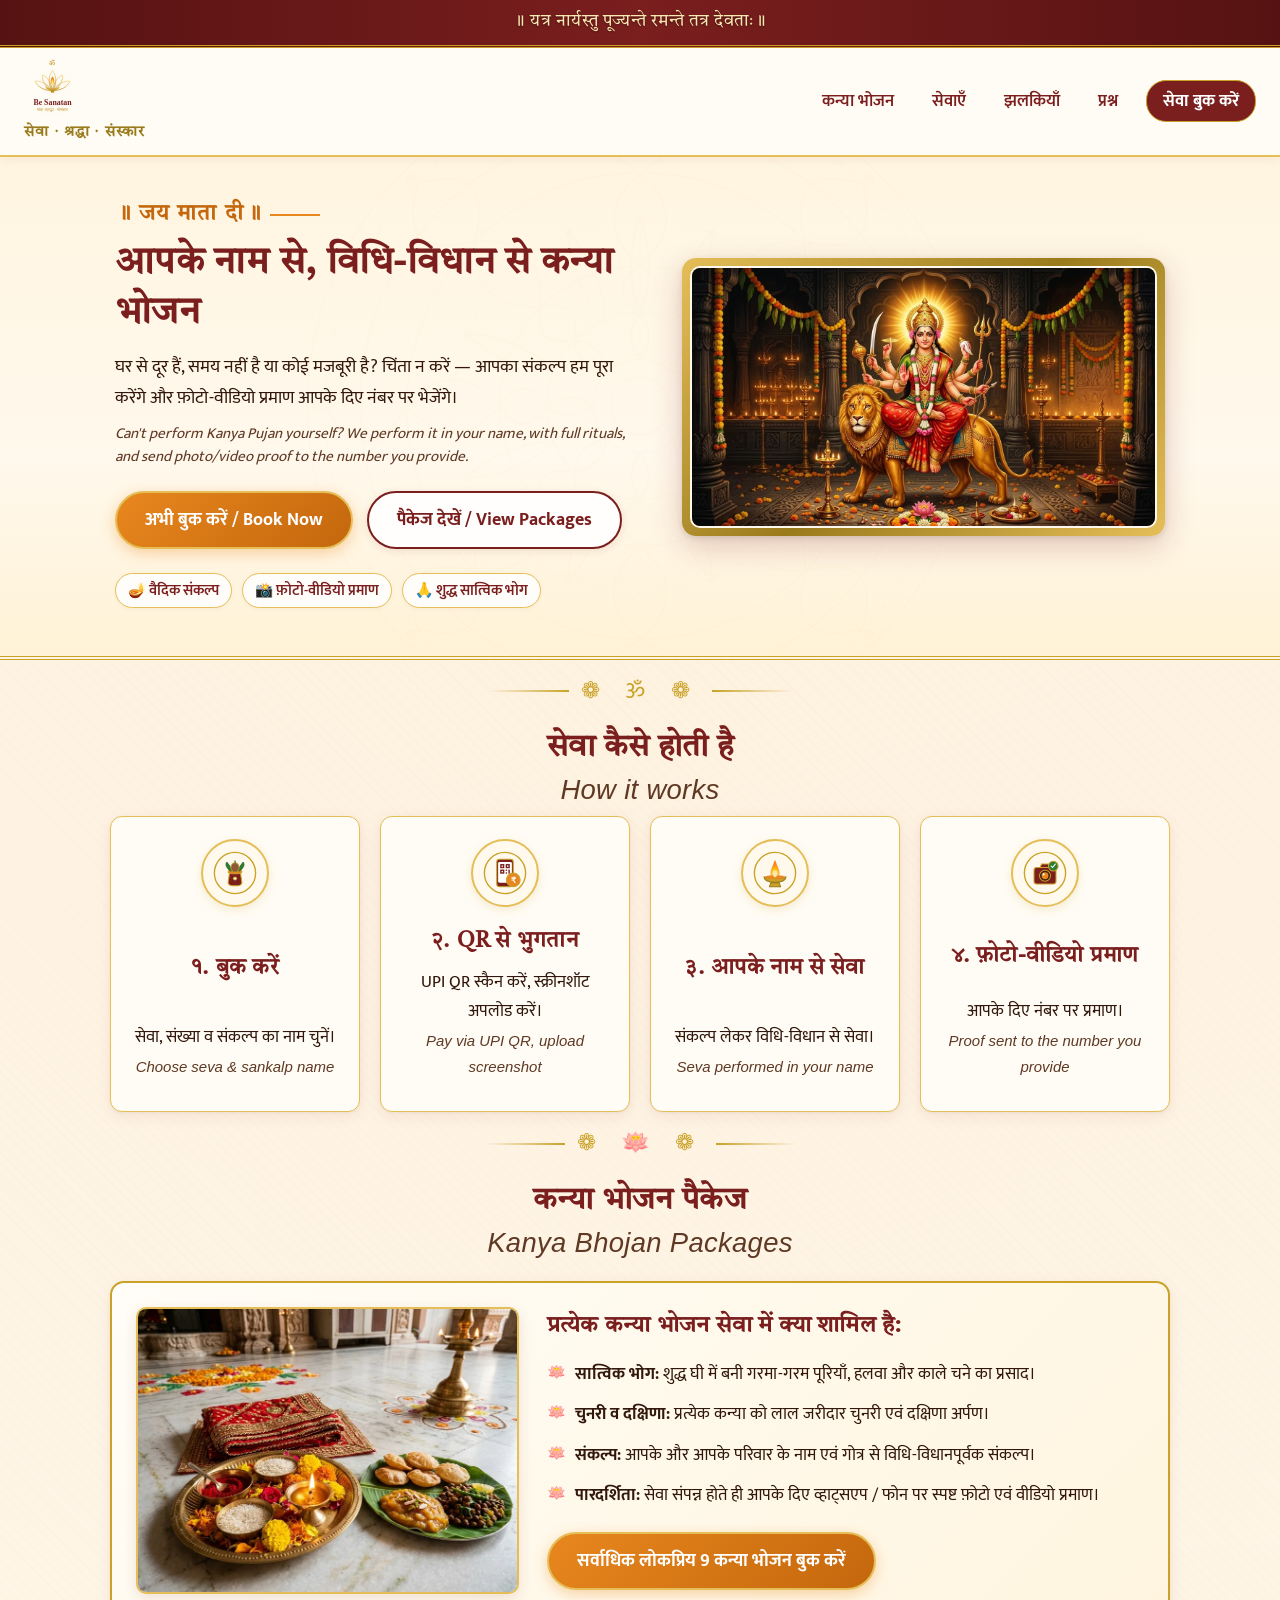
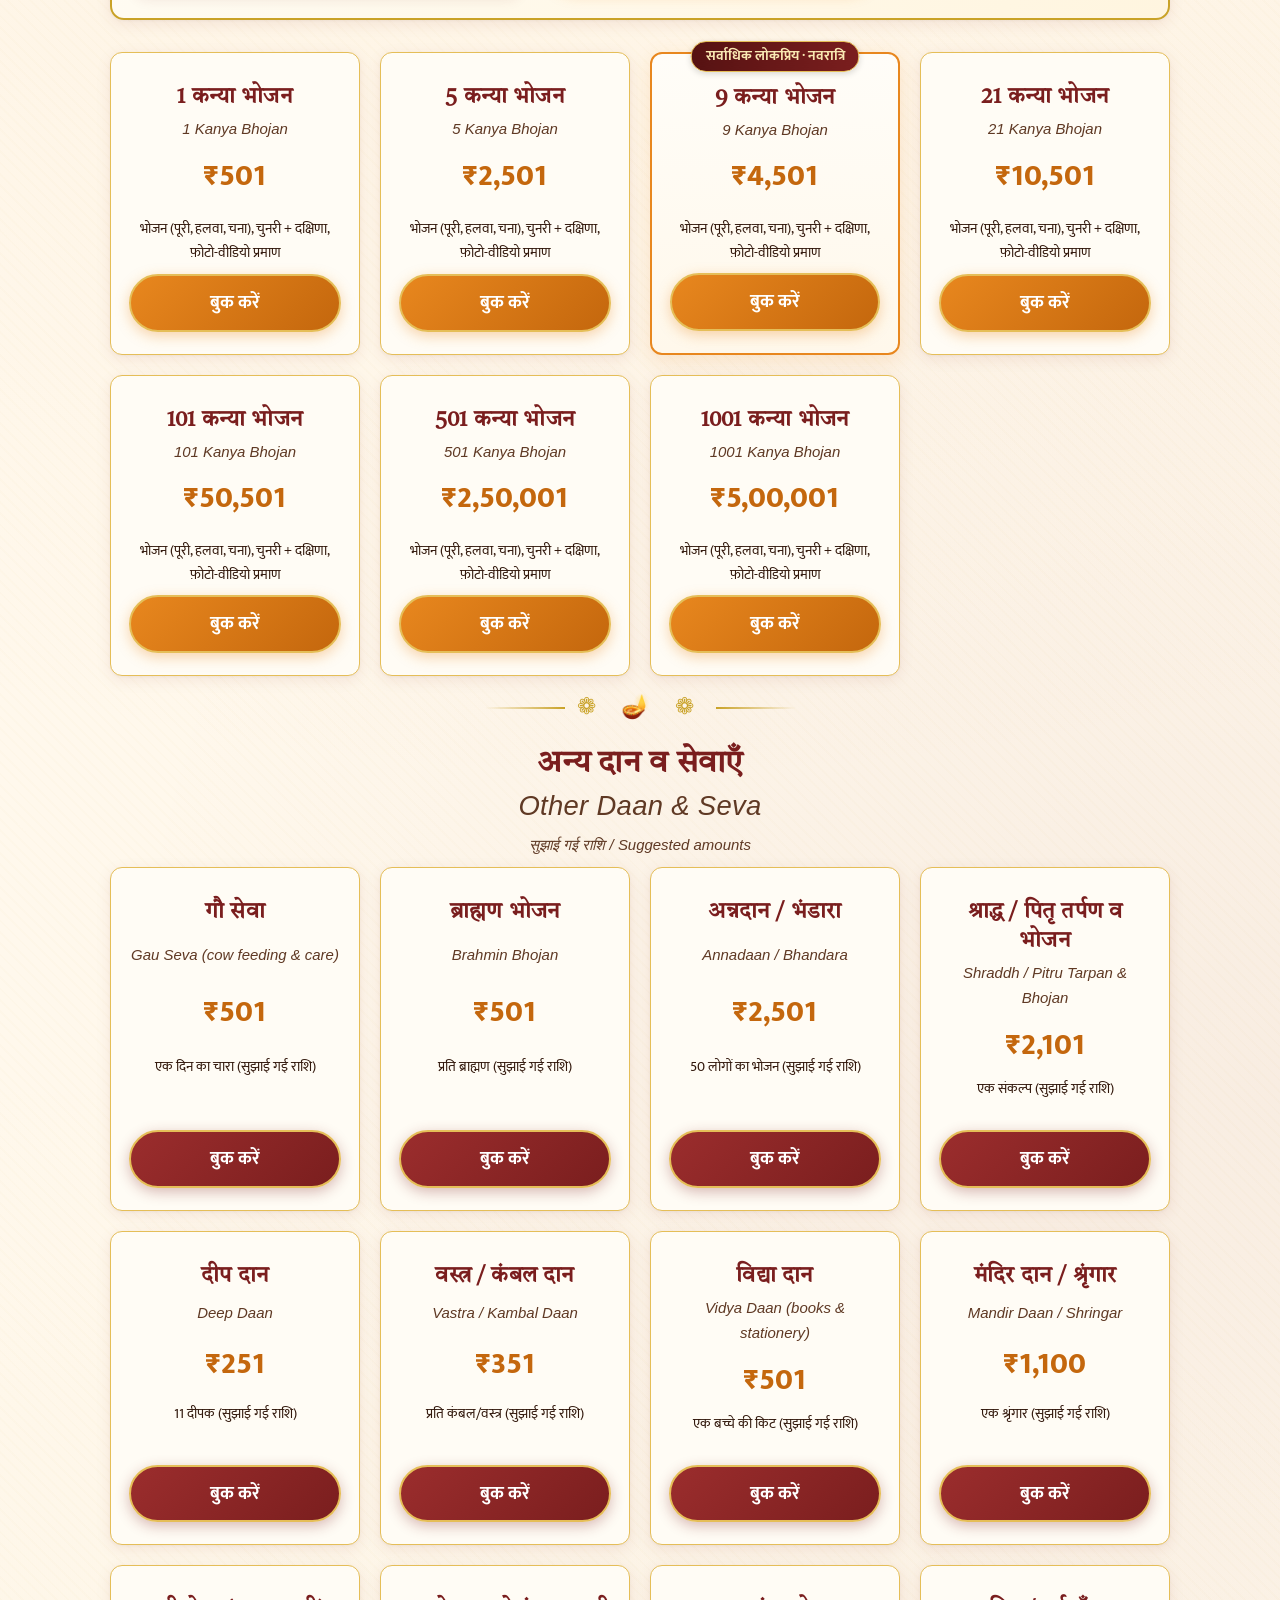
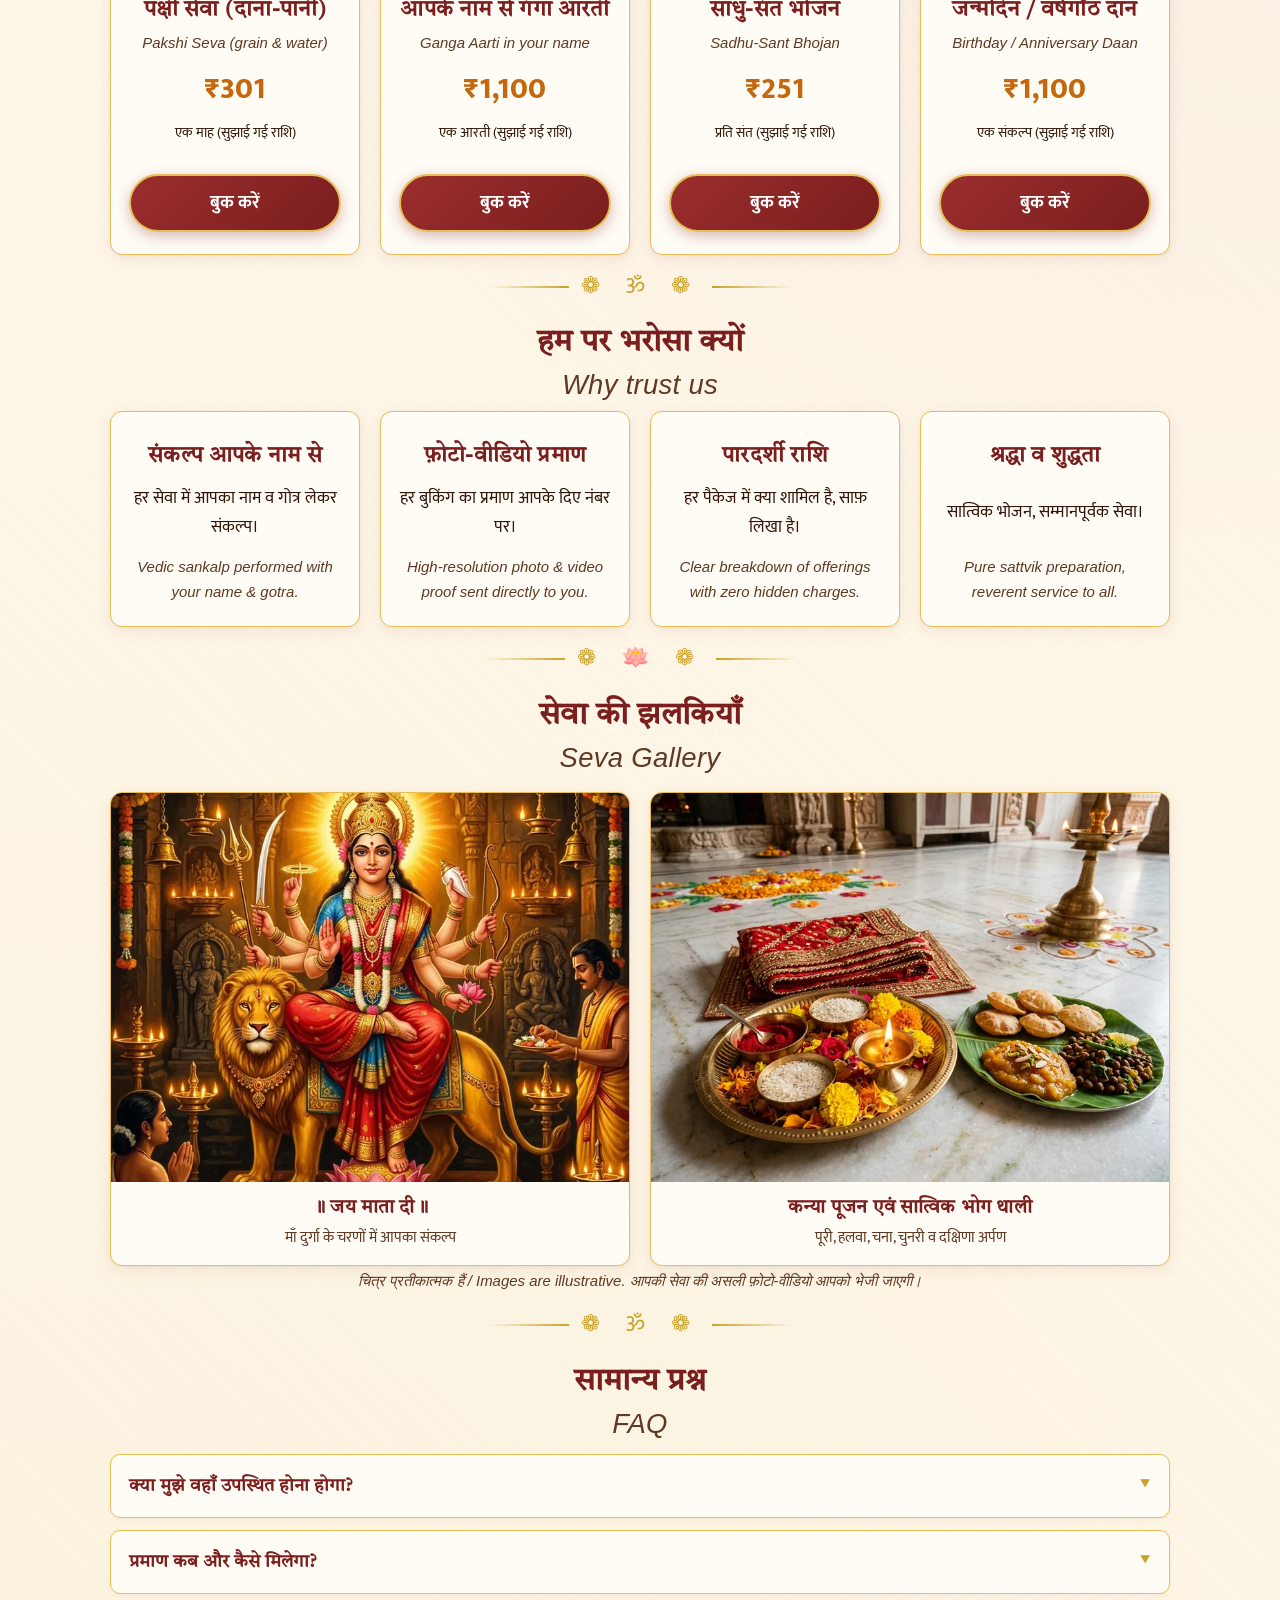
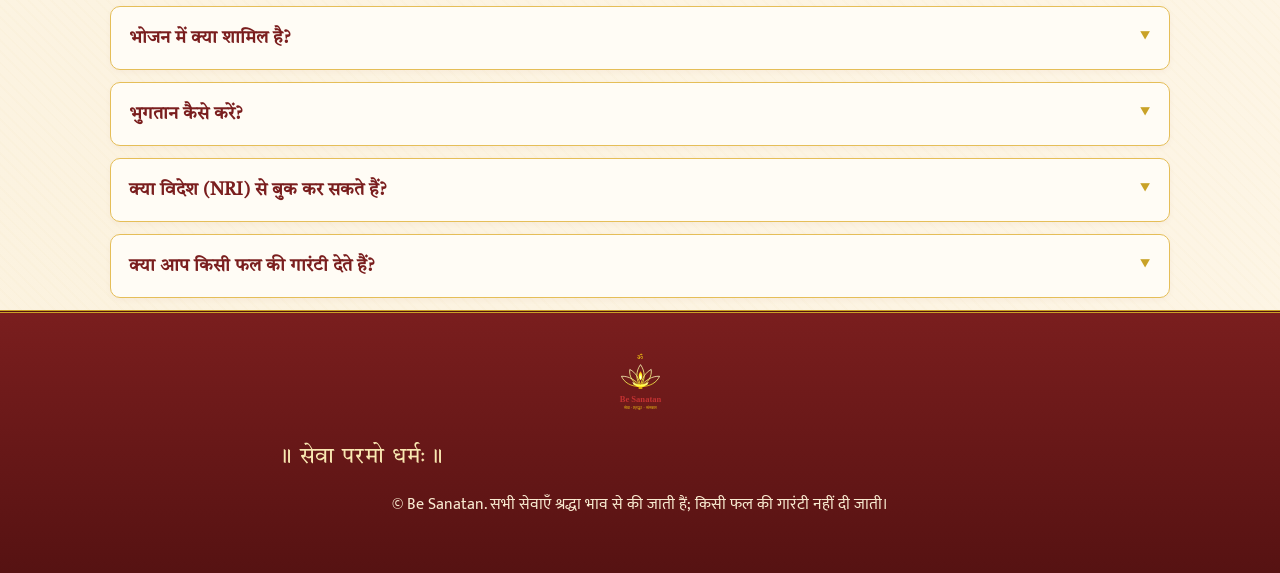
==== commit 727801d9: "Add one-page Kanya Pujan ad landing page; remove all public contact info; remove unlicensed/third-pa" ====
--- a/index.html
+++ b/index.html
@@ -94,7 +94,7 @@
           <img src="assets/img/icon-proof.svg" alt="फ़ोटो-वीडियो प्रमाण" width="48" height="48">
         </div>
         <h3>४. फ़ोटो-वीडियो प्रमाण</h3>
-        <p>आपके दिए नंबर / ईमेल पर प्रमाण।<br><span class="en">Proof sent to your number / email</span></p>
+        <p>आपके दिए नंबर पर प्रमाण।<br><span class="en">Proof sent to the number you provide</span></p>
       </div>
     </div>
   </section>
@@ -128,7 +128,7 @@
   <section class="wrap" id="seva">
     <div class="divider">❁ 🪔 ❁</div>
     <h2>अन्य दान व सेवाएँ <span class="en">Other Daan & Seva</span></h2>
-    <p style="text-align:center" class="en">Suggested amounts — you may contact us for custom seva.</p>
+    <p style="text-align:center" class="en">सुझाई गई राशि / Suggested amounts</p>
     <div class="grid" id="seva-grid"></div>
   </section>
 
@@ -166,85 +166,15 @@
     <h2>सेवा की झलकियाँ <span class="en">Seva Gallery</span></h2>
     <div class="gallery-grid">
       <div class="gallery-card">
-        <div class="gallery-card-img-wrap">
-          <img src="assets/img/kanya-puja-thali.webp" alt="कन्या पूजन थाली, हलवा-पूरी व चुनरी" width="800" height="597" loading="lazy">
-        </div>
-        <div class="gallery-card-info">
-          <h4>कन्या पूजन एवं सात्विक भोग थाली</h4>
-          <p>पूरी, हलवा, चना, चुनरी व दक्षिणा अर्पण</p>
-        </div>
-      </div>
-      
+        <div class="gallery-card-img-wrap"><img src="assets/img/hero-durga-mobile.webp" alt="माँ दुर्गा दिव्य रूप" width="750" height="1004" loading="lazy"></div>
+        <div class="gallery-card-info"><h4>॥ जय माता दी ॥</h4><p>माँ दुर्गा के चरणों में आपका संकल्प</p></div>
+      </div>
       <div class="gallery-card">
-        <div class="gallery-card-img-wrap">
-          <img src="assets/img/gau-seva.webp" alt="गौ सेवा — गौशाला में हरा चारा" width="800" height="600" loading="lazy">
-        </div>
-        <div class="gallery-card-info">
-          <h4>गौ सेवा (गौशाला)</h4>
-          <p>गौ माताओं को प्रेमपूर्वक ताज़ा हरा चारा व सेवा</p>
-        </div>
-      </div>
-
-      <div class="gallery-card">
-        <div class="gallery-card-img-wrap">
-          <img src="assets/img/bhandara.webp" alt="ब्राह्मण व भक्त अन्नदान भंडारा केला पत्ता" width="800" height="533" loading="lazy">
-        </div>
-        <div class="gallery-card-info">
-          <h4>अन्नदान / भंडारा</h4>
-          <p>केले के पत्ते पर शुद्ध सात्विक भोजन सेवा</p>
-        </div>
-      </div>
-
-      <div class="gallery-card">
-        <div class="gallery-card-img-wrap">
-          <img src="assets/img/deep-daan.webp" alt="पवित्र नदी में दीप दान" width="800" height="585" loading="lazy">
-        </div>
-        <div class="gallery-card-info">
-          <h4>दीप दान</h4>
-          <p>पवित्र जलधारा में प्रज्ज्वलित दीप अर्पण</p>
-        </div>
-      </div>
-
-      <div class="gallery-card">
-        <div class="gallery-card-img-wrap">
-          <img src="assets/img/ganga-aarti.webp" alt="संध्या गंगा आरती घाट" width="600" height="800" loading="lazy">
-        </div>
-        <div class="gallery-card-info">
-          <h4>आपके नाम से गंगा आरती</h4>
-          <p>संध्या वेला में वैदिक मंत्रोच्चार सहित आरती</p>
-        </div>
-      </div>
-
-      <div class="gallery-card">
-        <div class="gallery-card-img-wrap">
-          <img src="assets/img/mandir-shringar.webp" alt="मंदिर विग्रह पुष्प व आभूषण श्रृंगार" width="800" height="533" loading="lazy">
-        </div>
-        <div class="gallery-card-info">
-          <h4>मंदिर श्रृंगार सेवा</h4>
-          <p>दिव्य पुष्प मालाओं व दीपकों से मंदिर सज्जा</p>
-        </div>
-      </div>
-
-      <div class="gallery-card">
-        <div class="gallery-card-img-wrap">
-          <img src="assets/img/vastra-daan.webp" alt="वस्त्र एवं कंबल दान" width="800" height="600" loading="lazy">
-        </div>
-        <div class="gallery-card-info">
-          <h4>वस्त्र / कंबल दान</h4>
-          <p>जरूरतमंदों को सादर वस्त्र व कंबल अर्पण</p>
-        </div>
-      </div>
-
-      <div class="gallery-card">
-        <div class="gallery-card-img-wrap">
-          <img src="assets/img/pakshi-seva.webp" alt="पक्षी सेवा दाना पानी" width="800" height="600" loading="lazy">
-        </div>
-        <div class="gallery-card-info">
-          <h4>पक्षी सेवा (दाना-पानी)</h4>
-          <p>मंदिर प्रांगण में मूक पक्षियों हेतु अन्न-जल</p>
-        </div>
-      </div>
-    </div>
+        <div class="gallery-card-img-wrap"><img src="assets/img/kanya-puja-thali.webp" alt="कन्या पूजन थाली — पूरी, हलवा, चना, चुनरी, दीपक" width="800" height="597" loading="lazy"></div>
+        <div class="gallery-card-info"><h4>कन्या पूजन एवं सात्विक भोग थाली</h4><p>पूरी, हलवा, चना, चुनरी व दक्षिणा अर्पण</p></div>
+      </div>
+    </div>
+    <p class="en" style="text-align:center">चित्र प्रतीकात्मक हैं / Images are illustrative. आपकी सेवा की असली फ़ोटो-वीडियो आपको भेजी जाएगी।</p>
   </section>
 
   <!-- FAQ Section -->
@@ -257,7 +187,7 @@
     </details>
     <details>
       <summary>प्रमाण कब और कैसे मिलेगा?</summary>
-      <p>सेवा के बाद फ़ोटो-वीडियो आपके दिए मोबाइल नंबर (या ईमेल) पर भेजे जाते हैं। <span class="en">Proof is sent to your number after the seva.</span></p>
+      <p>सेवा के बाद फ़ोटो-वीडियो आपके दिए मोबाइल नंबर पर भेजे जाते हैं। <span class="en">Proof is sent to your number after the seva.</span></p>
     </details>
     <details>
       <summary>भोजन में क्या शामिल है?</summary>
@@ -269,33 +199,18 @@
     </details>
     <details>
       <summary>क्या विदेश (NRI) से बुक कर सकते हैं?</summary>
-      <p>हाँ, बुकिंग ऑनलाइन है। भुगतान UPI QR से होता है; अन्य विकल्प हेतु संपर्क करें।</p>
+      <p>हाँ, बुकिंग ऑनलाइन है। भुगतान UPI QR से होता है, इसलिए किसी भी UPI ऐप से भुगतान किया जा सकता है।</p>
     </details>
     <details>
       <summary>क्या आप किसी फल की गारंटी देते हैं?</summary>
       <p>नहीं। सेवा श्रद्धा व धर्म भाव से की जाती है, किसी परिणाम का दावा नहीं किया जाता।</p>
     </details>
-  </section>
-
-  <!-- Contact Section -->
-  <section class="wrap" id="contact" style="text-align:center">
-    <h2>संपर्क <span class="en">Contact</span></h2>
-    <p>
-      📞 <span data-cfg="PHONE_DISPLAY"></span><br>
-      ✉️ <span data-cfg="EMAIL"></span><br>
-      📍 <span data-cfg="ADDRESS"></span>
-    </p>
-    <a class="btn" href="booking.html">सेवा बुक करें / Book Seva</a>
   </section>
 
   <!-- Footer -->
   <footer>
     <img src="logo.svg" alt="Be Sanatan" style="height:70px;filter:brightness(1.6)" width="197" height="70">
     <p class="footer-shloka">॥ सेवा परमो धर्मः ॥</p>
-    <p>
-      📞 <span data-cfg="PHONE_DISPLAY"></span> · ✉️ <span data-cfg="EMAIL"></span><br>
-      📍 <span data-cfg="ADDRESS"></span>
-    </p>
     <p>© Be Sanatan. सभी सेवाएँ श्रद्धा भाव से की जाती हैं; किसी फल की गारंटी नहीं दी जाती।</p>
   </footer>
 
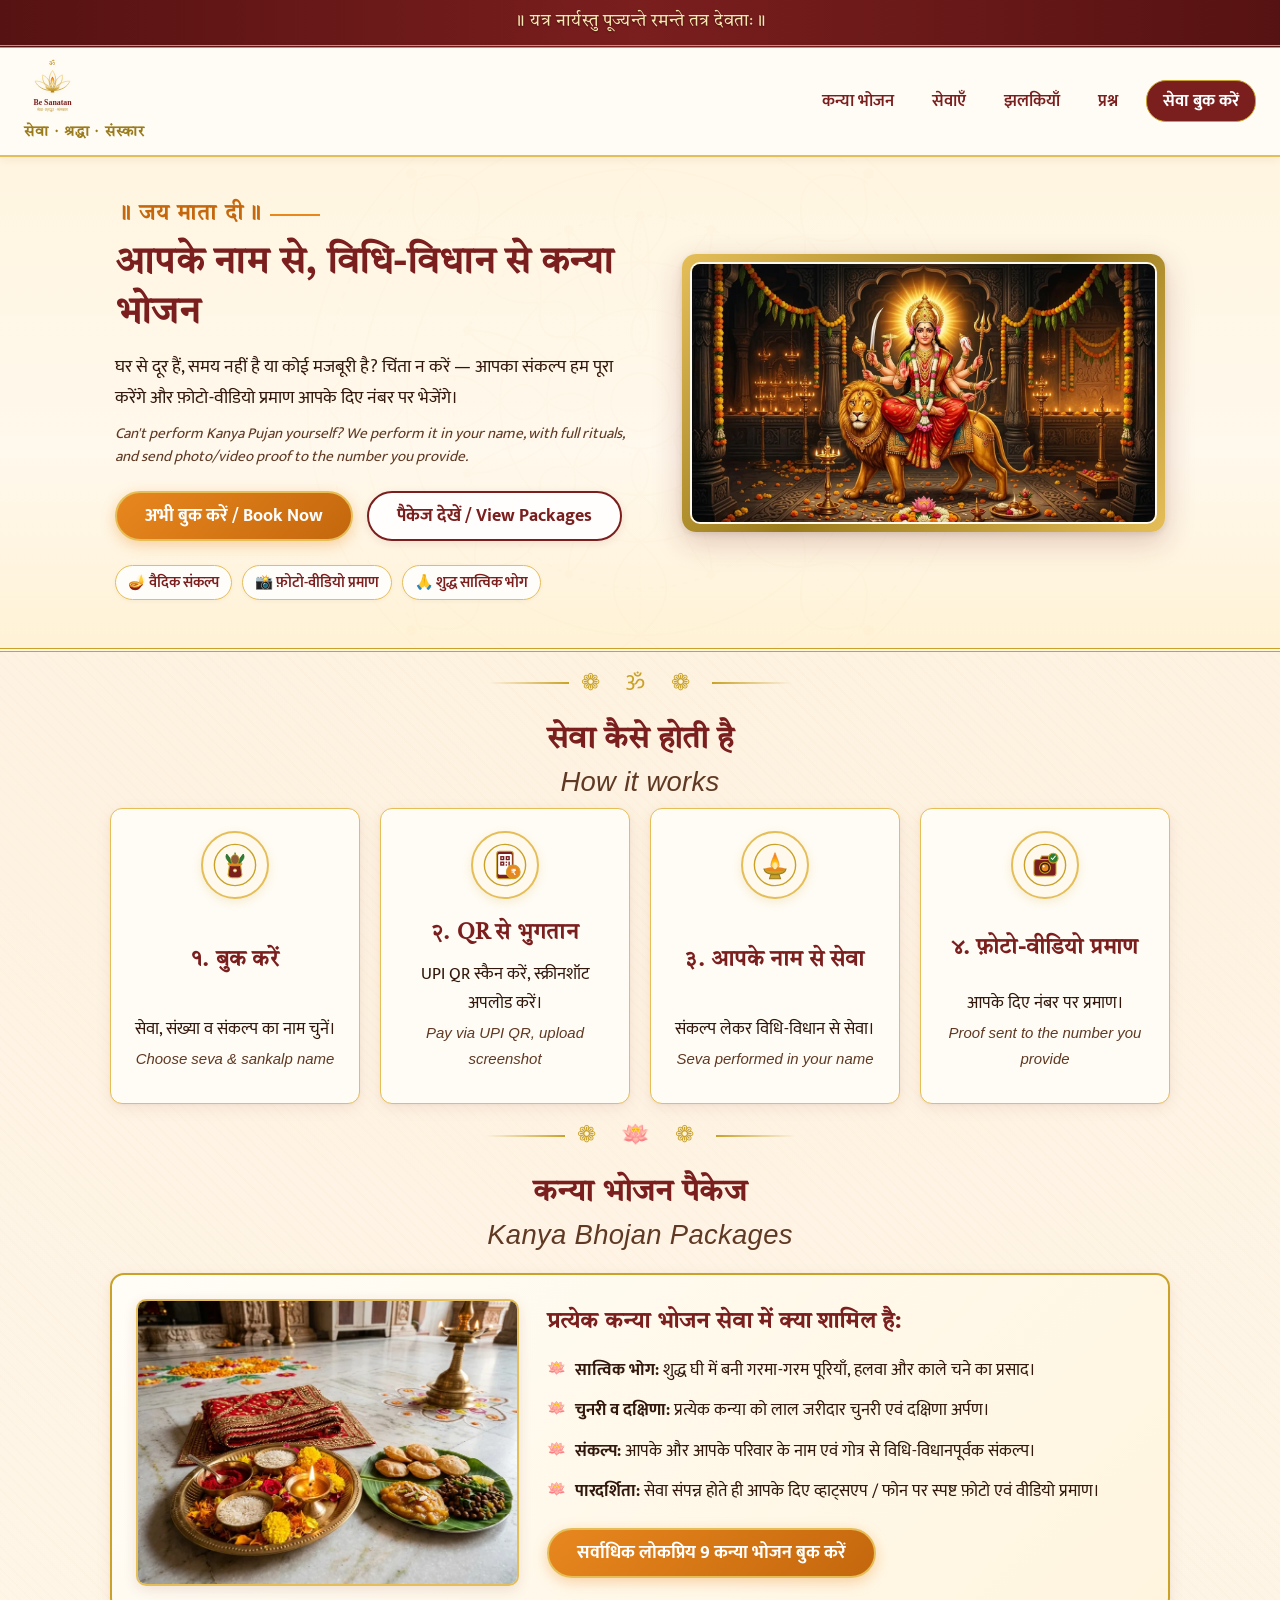
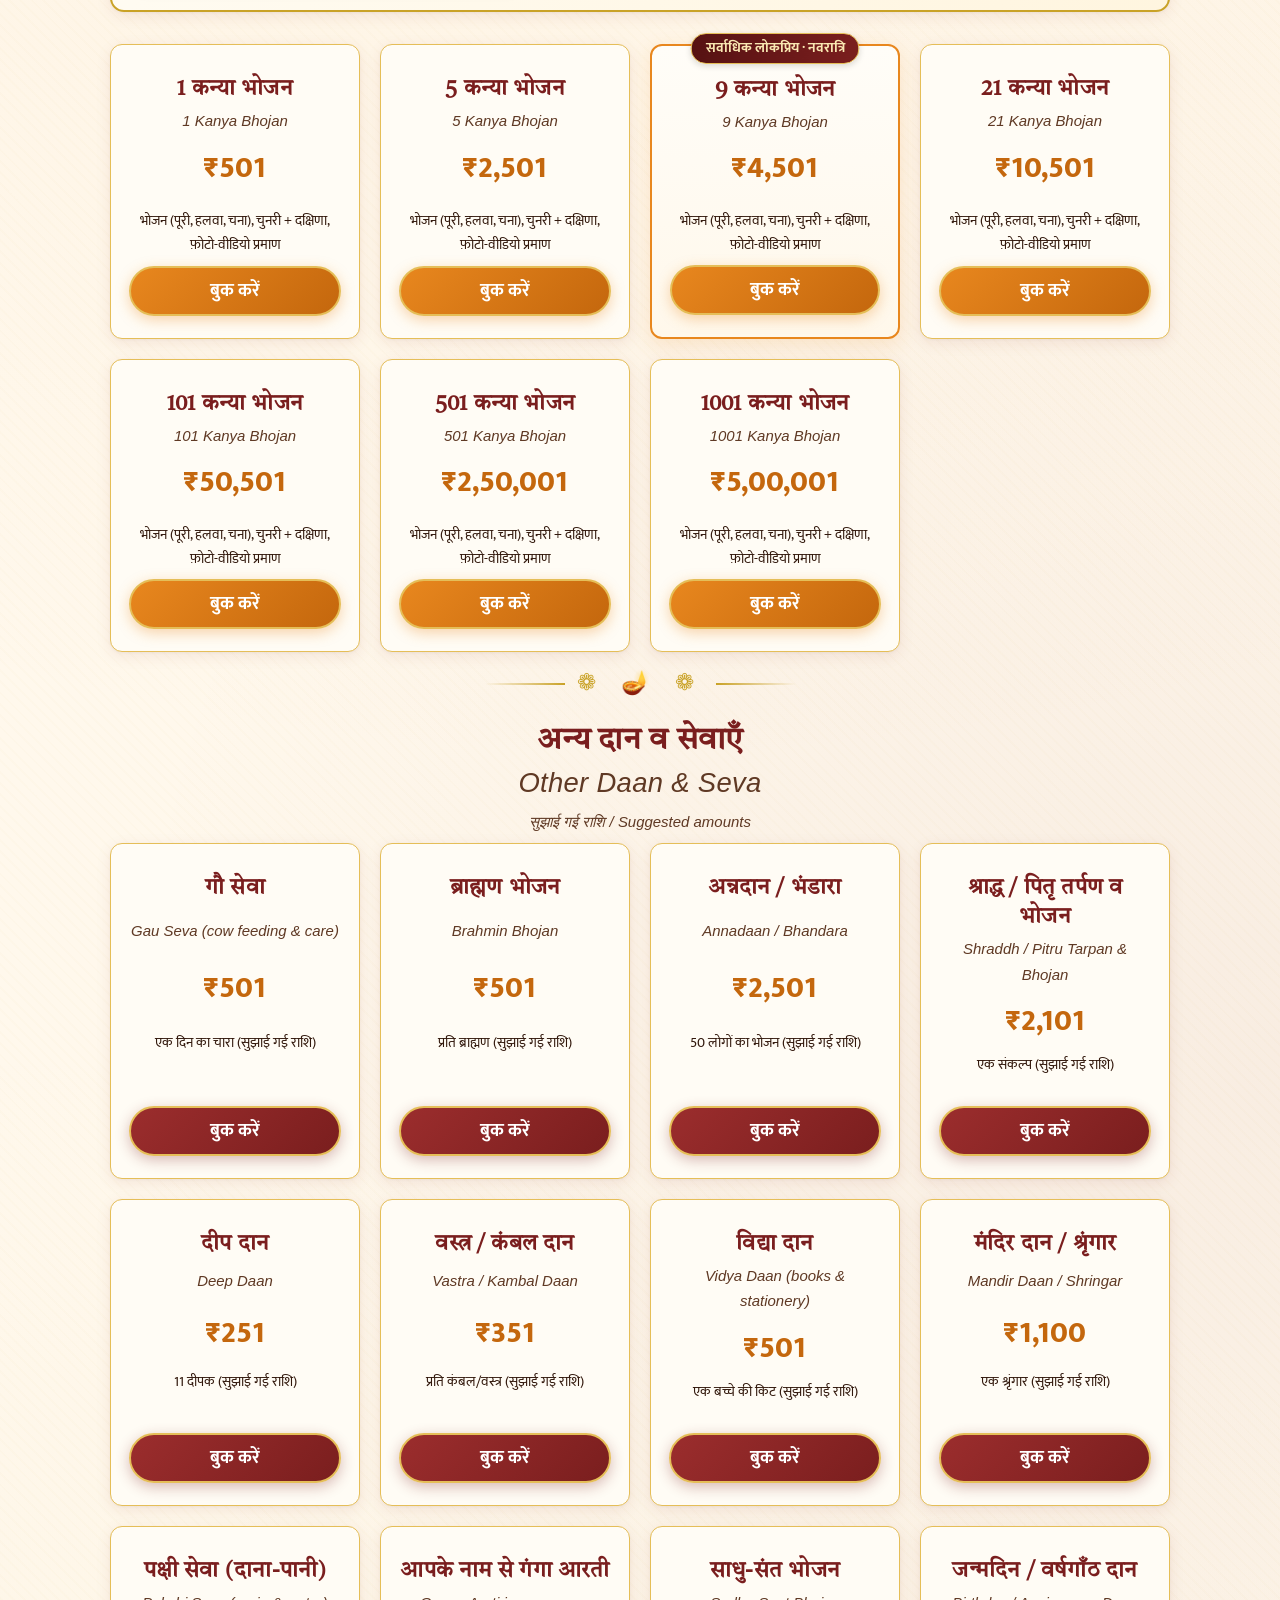
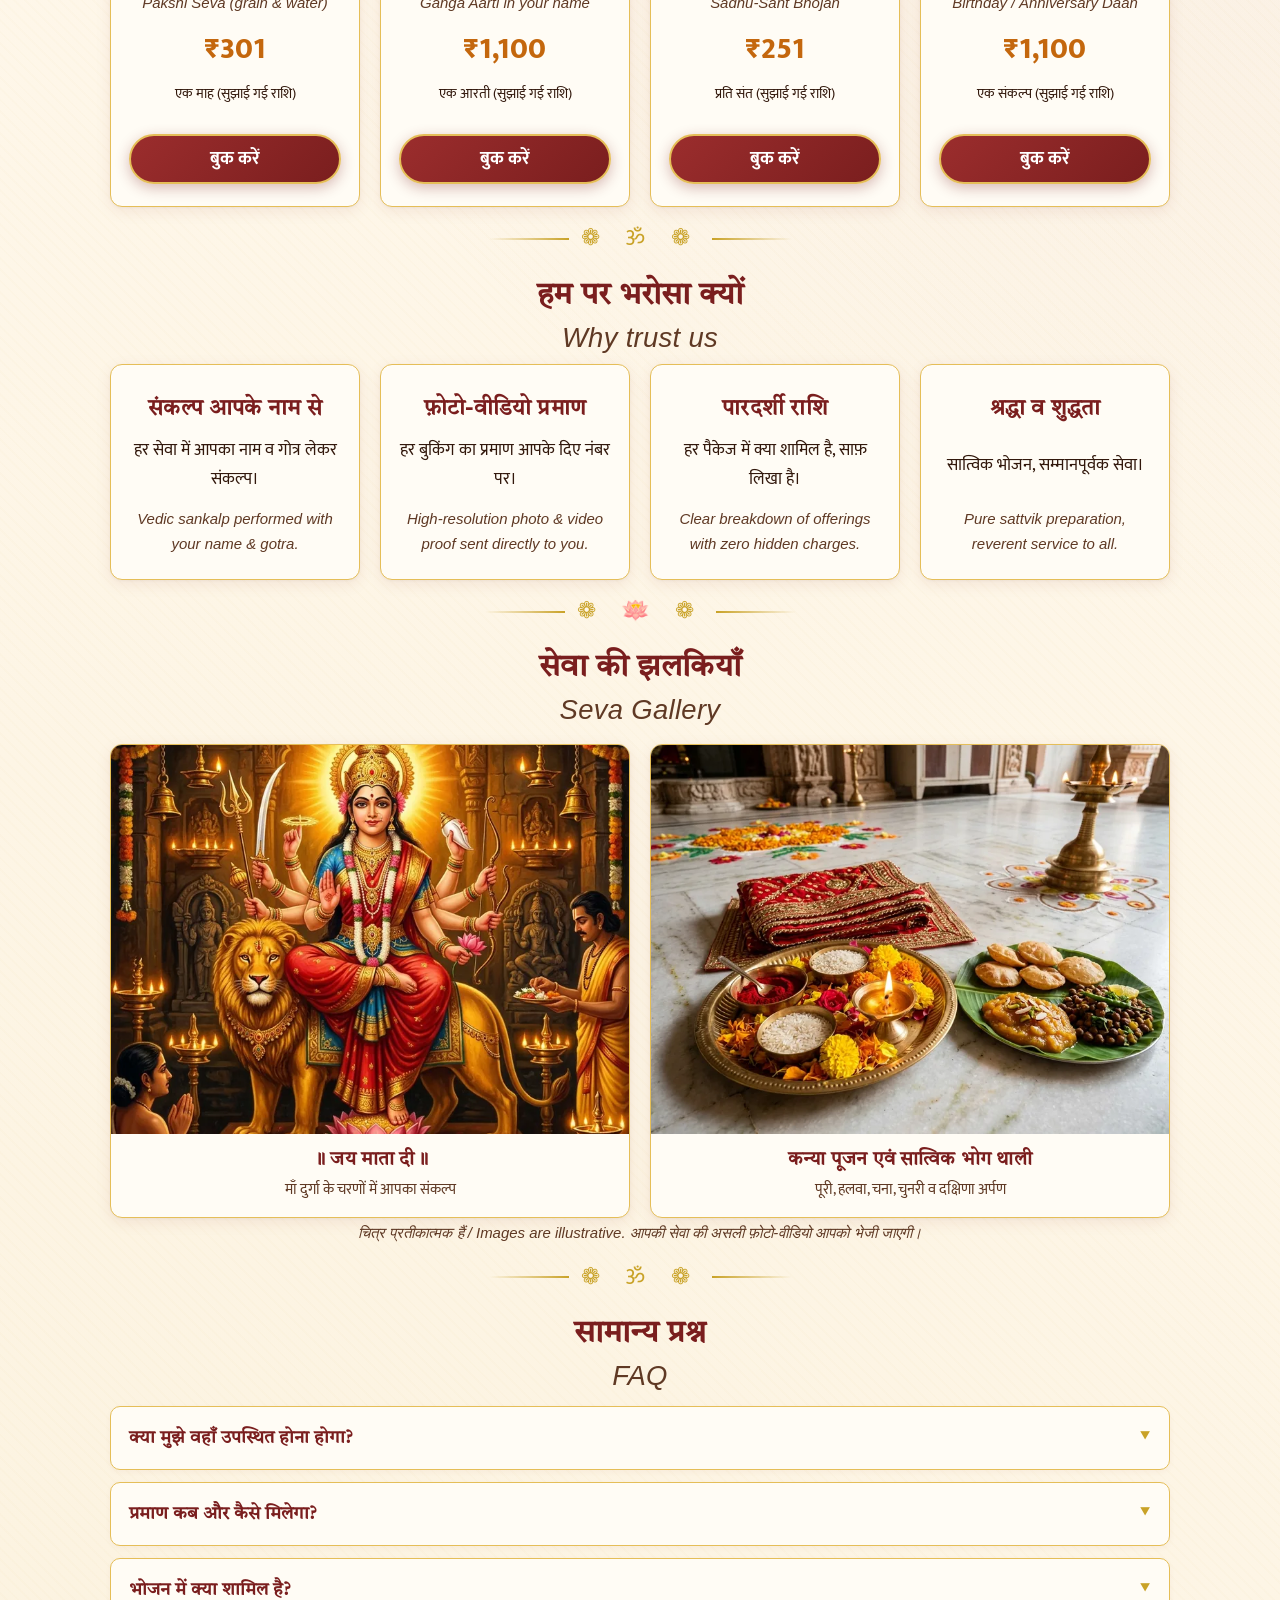
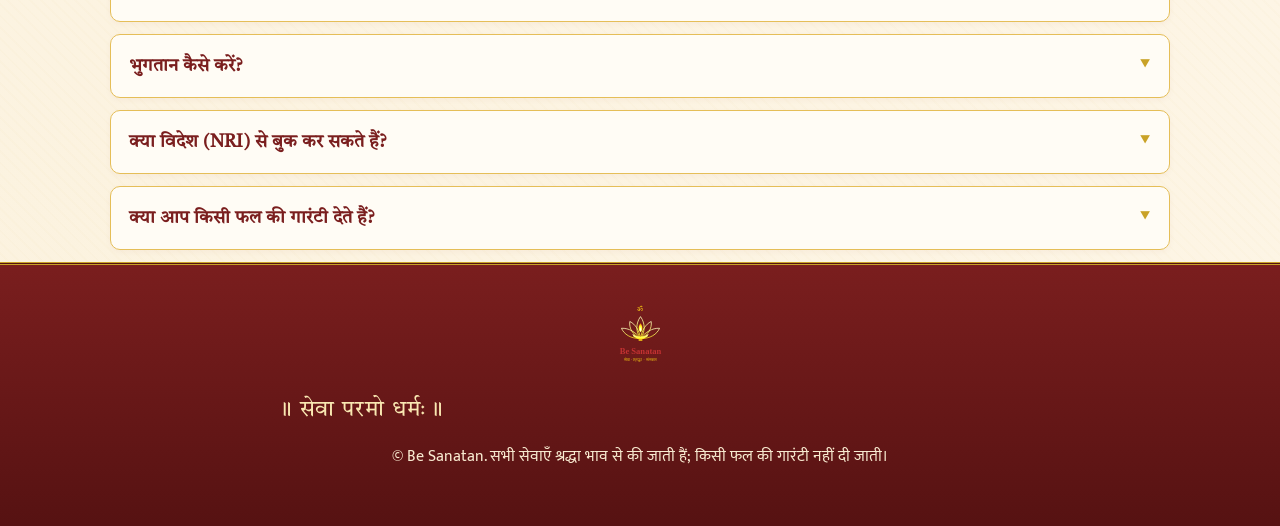
==== commit d6f8d1b2: "Disable auto-translate on all pages; Kanya Pujan English labels; robust upload dropzone and nav butt" ====
--- a/index.html
+++ b/index.html
@@ -1,7 +1,7 @@
 <!doctype html>
-<html lang="hi">
+<html lang="hi" translate="no" class="notranslate">
 <head>
-  <meta charset="utf-8">
+  <meta charset="utf-8"><meta name="google" content="notranslate">
   <meta name="viewport" content="width=device-width, initial-scale=1">
   <link rel="icon" href="favicon.svg" type="image/svg+xml">
   <meta property="og:site_name" content="Be Sanatan">
--- a/style.css
+++ b/style.css
@@ -947,3 +947,9 @@
   }
 }
 
+
+/* robustness for long/translated text */
+.btn{line-height:1.25;white-space:normal;overflow-wrap:anywhere;max-width:100%}
+input[type=file]{padding:10px;min-height:48px;overflow-wrap:anywhere}
+#preview{width:100%;height:auto}
+.total,.card,.err,label{overflow-wrap:anywhere}
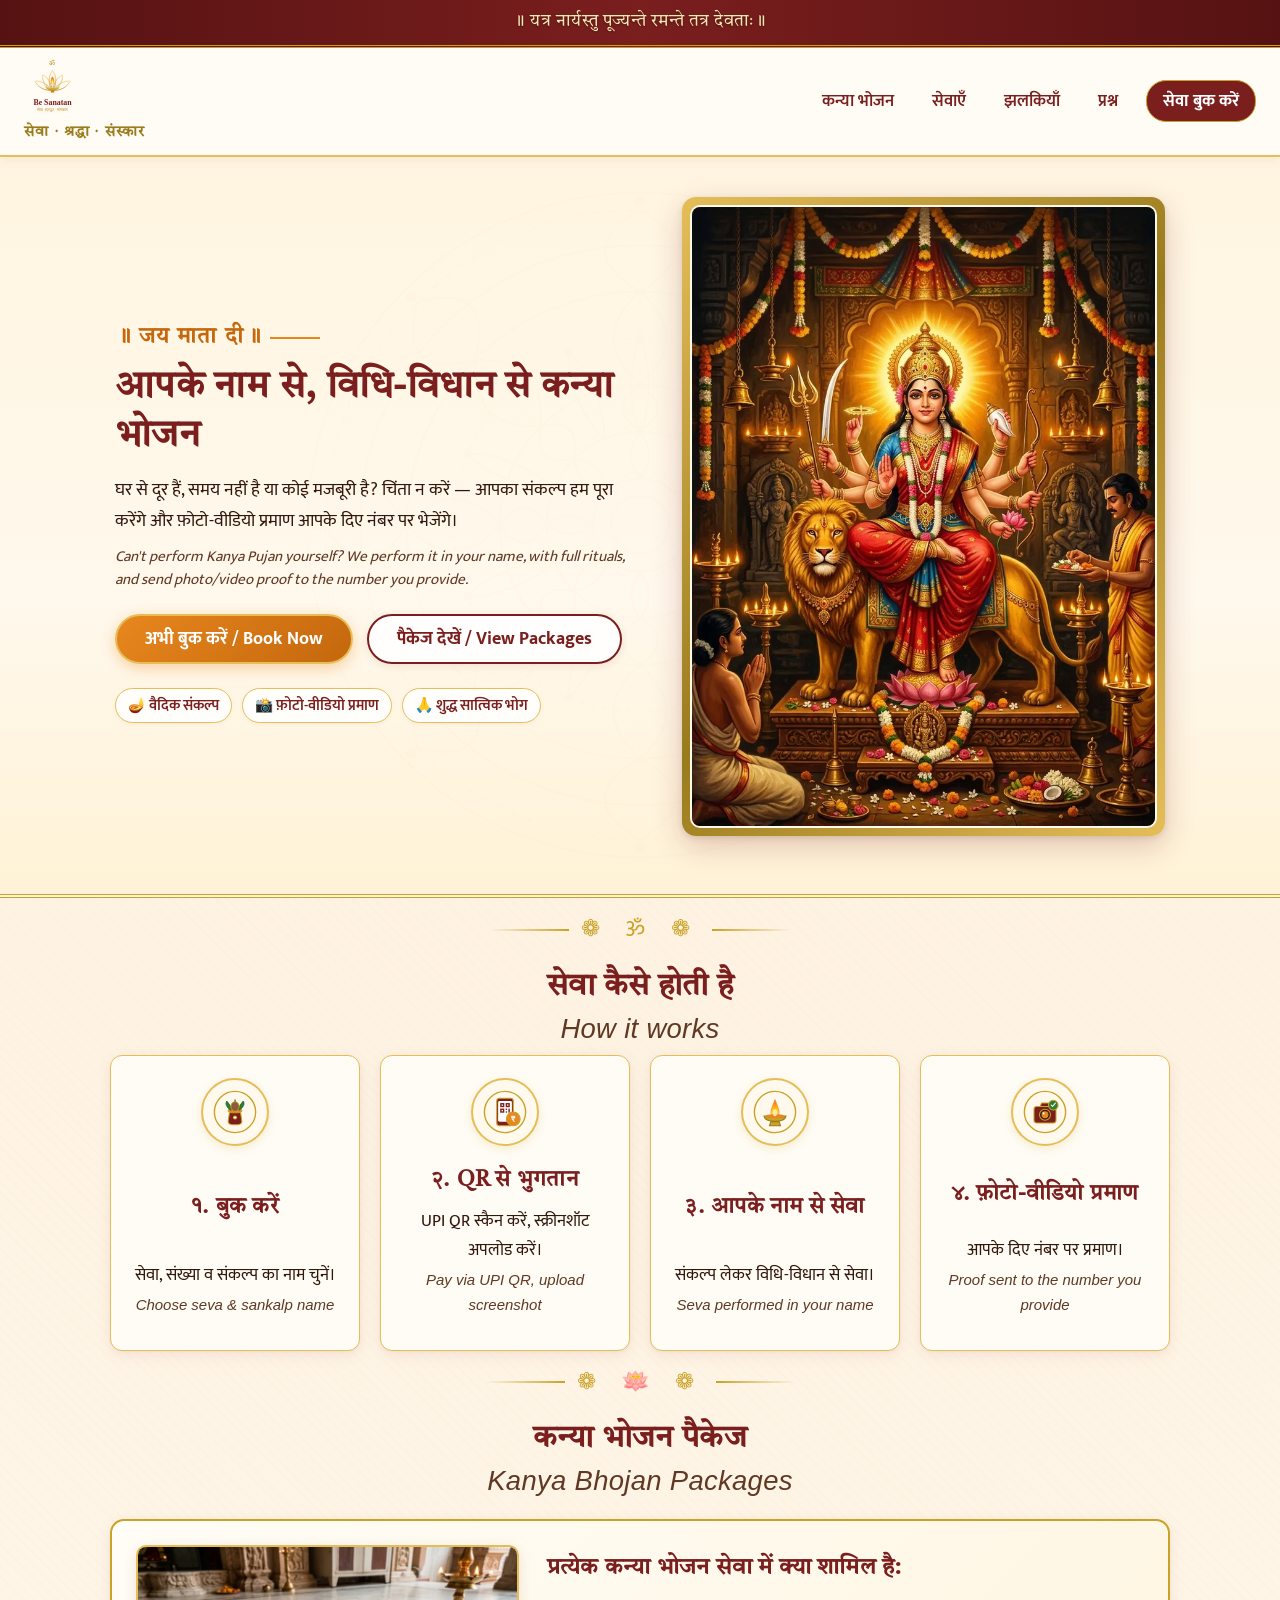
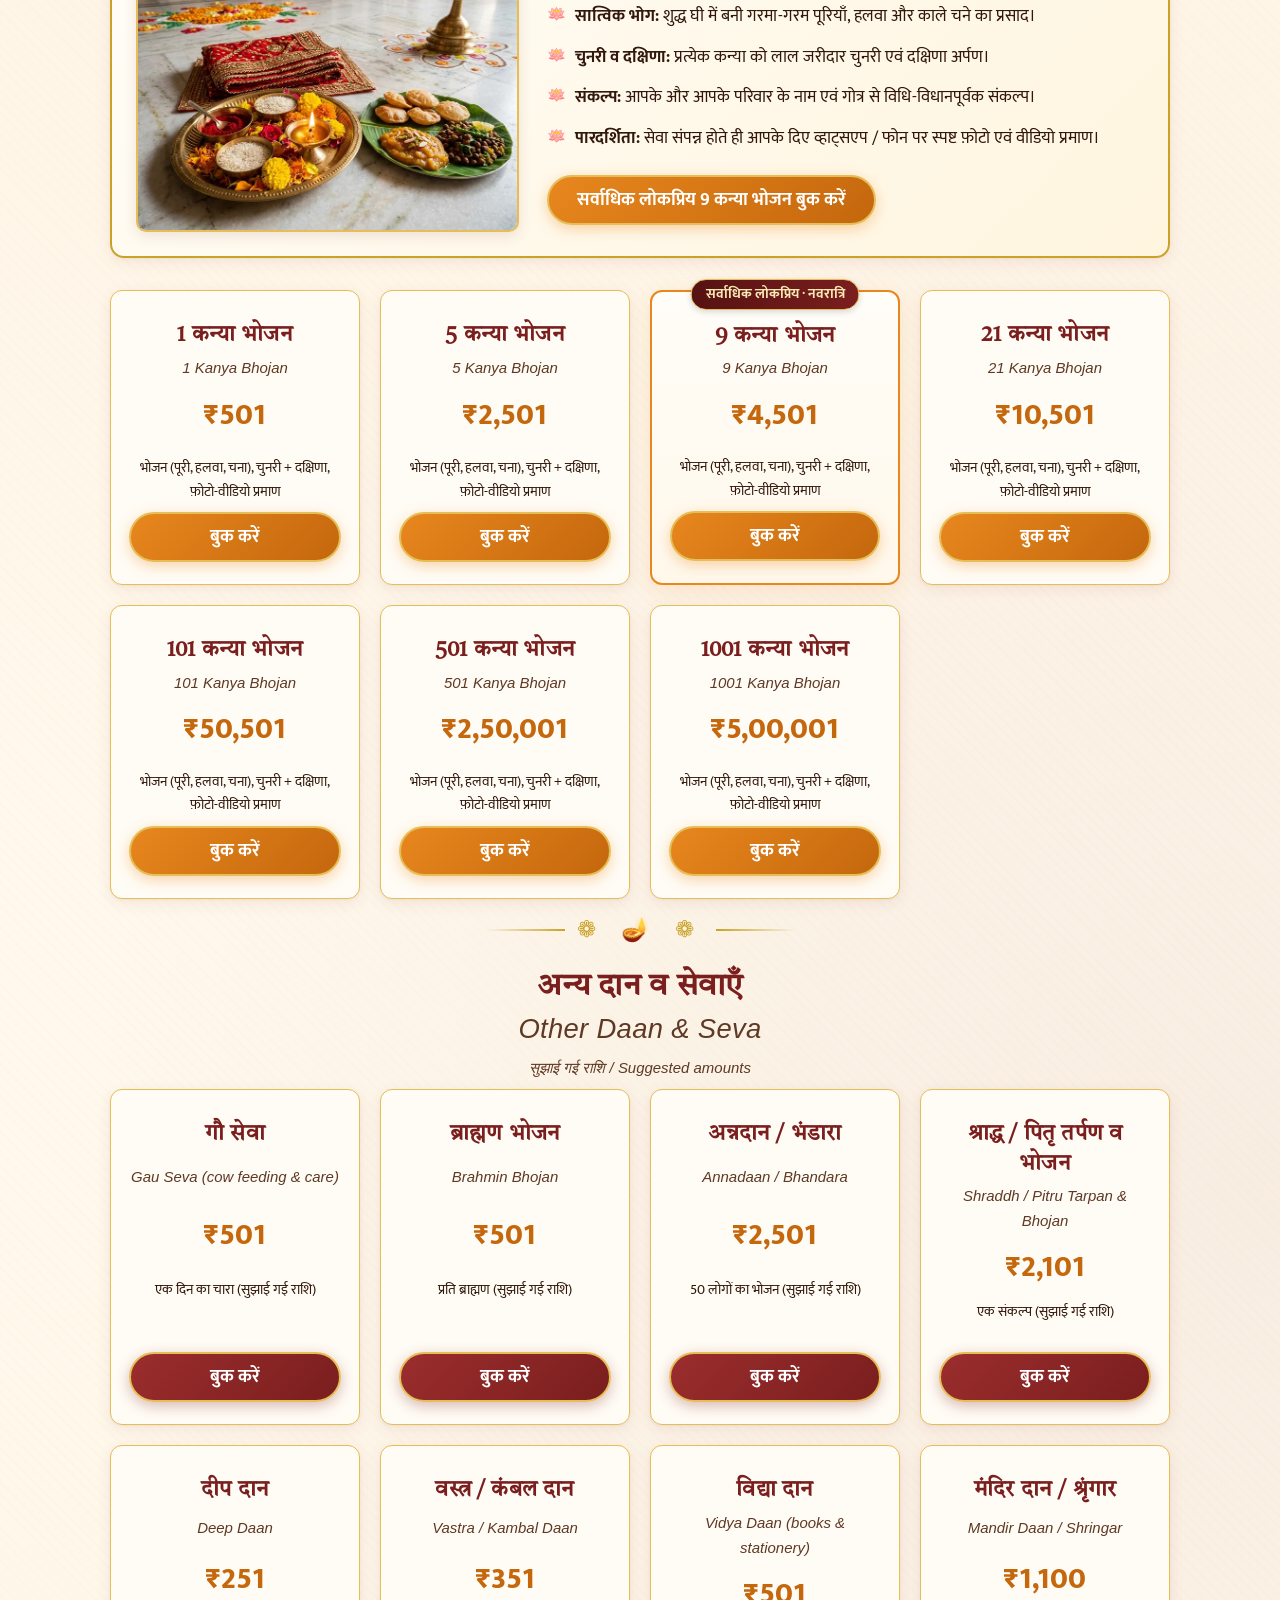
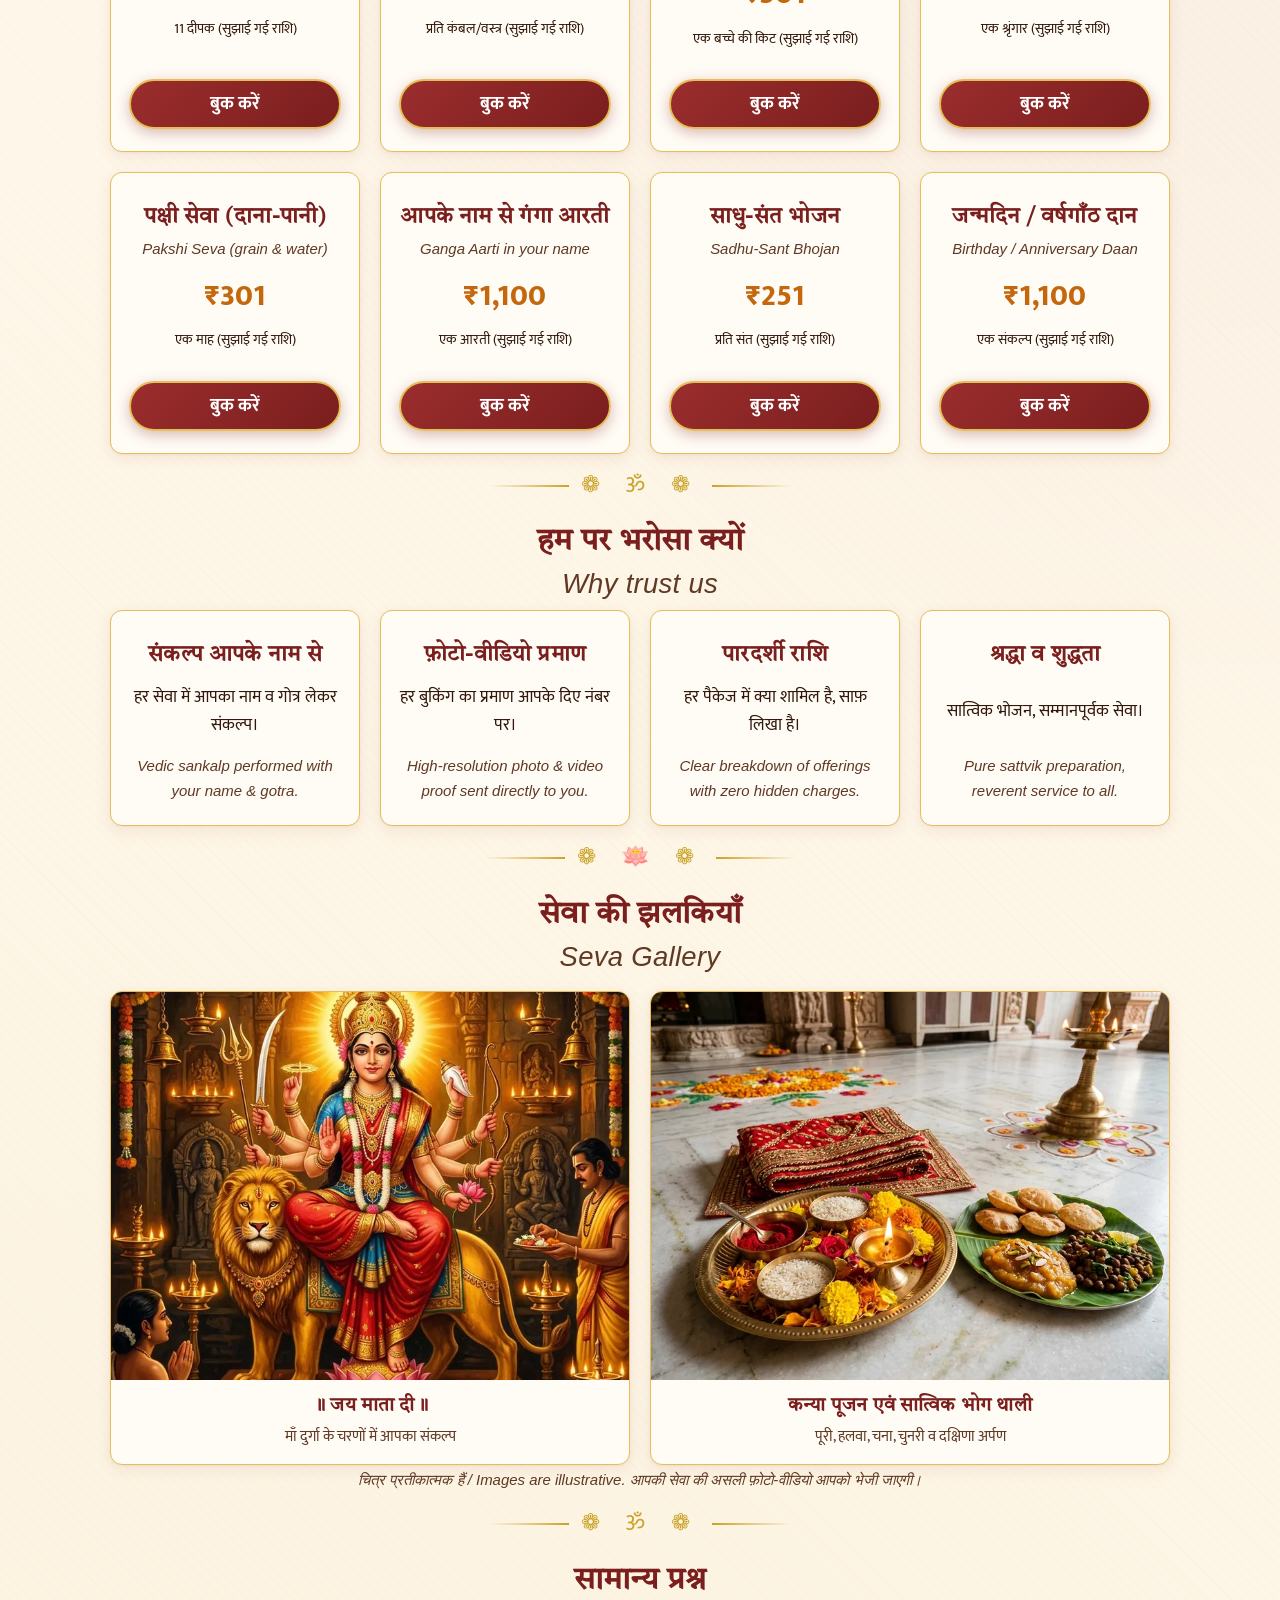
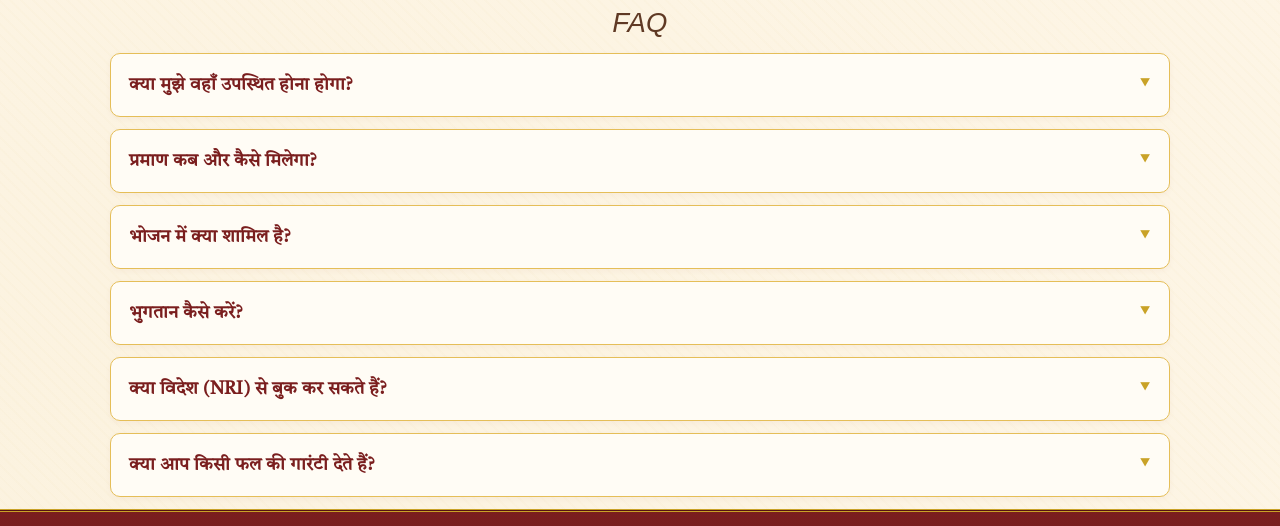
==== commit 1abf4099: "Add Meta Pixel (landing, home, booking) with ViewContent/InitiateCheckout/AddPaymentInfo/Purchase ev" ====
--- a/index.html
+++ b/index.html
@@ -16,6 +16,22 @@
   <meta name="keywords" content="कन्या भोजन, कन्या पूजन, नवरात्रि, गौ सेवा, भंडारा, श्राद्ध, Kanya Bhojan online, Kanya Pujan booking, NRI seva, Hindu daan">
   <meta property="og:title" content="Be Sanatan — आपके नाम से कन्या भोजन">
   <meta property="og:description" content="विधि-विधान से सेवा, आपके नाम से, फ़ोटो-वीडियो प्रमाण सहित। Seva in your name with photo/video proof.">
+<!-- Meta Pixel Code -->
+<script>
+!function(f,b,e,v,n,t,s)
+{if(f.fbq)return;n=f.fbq=function(){n.callMethod?
+n.callMethod.apply(n,arguments):n.queue.push(arguments)};
+if(!f._fbq)f._fbq=n;n.push=n;n.loaded=!0;n.version='2.0';
+n.queue=[];t=b.createElement(e);t.async=!0;
+t.src=v;s=b.getElementsByTagName(e)[0];
+s.parentNode.insertBefore(t,s)}(window, document,'script',
+'https://connect.facebook.net/en_US/fbevents.js');
+fbq('init', '29937048672561477');
+fbq('track', 'PageView');
+</script>
+<noscript><img height="1" width="1" style="display:none" alt=""
+src="https://www.facebook.com/tr?id=29937048672561477&ev=PageView&noscript=1"/></noscript>
+<!-- End Meta Pixel Code -->
 </head>
 <body>
   <div class="shloka">॥ यत्र नार्यस्तु पूज्यन्ते रमन्ते तत्र देवताः ॥</div>
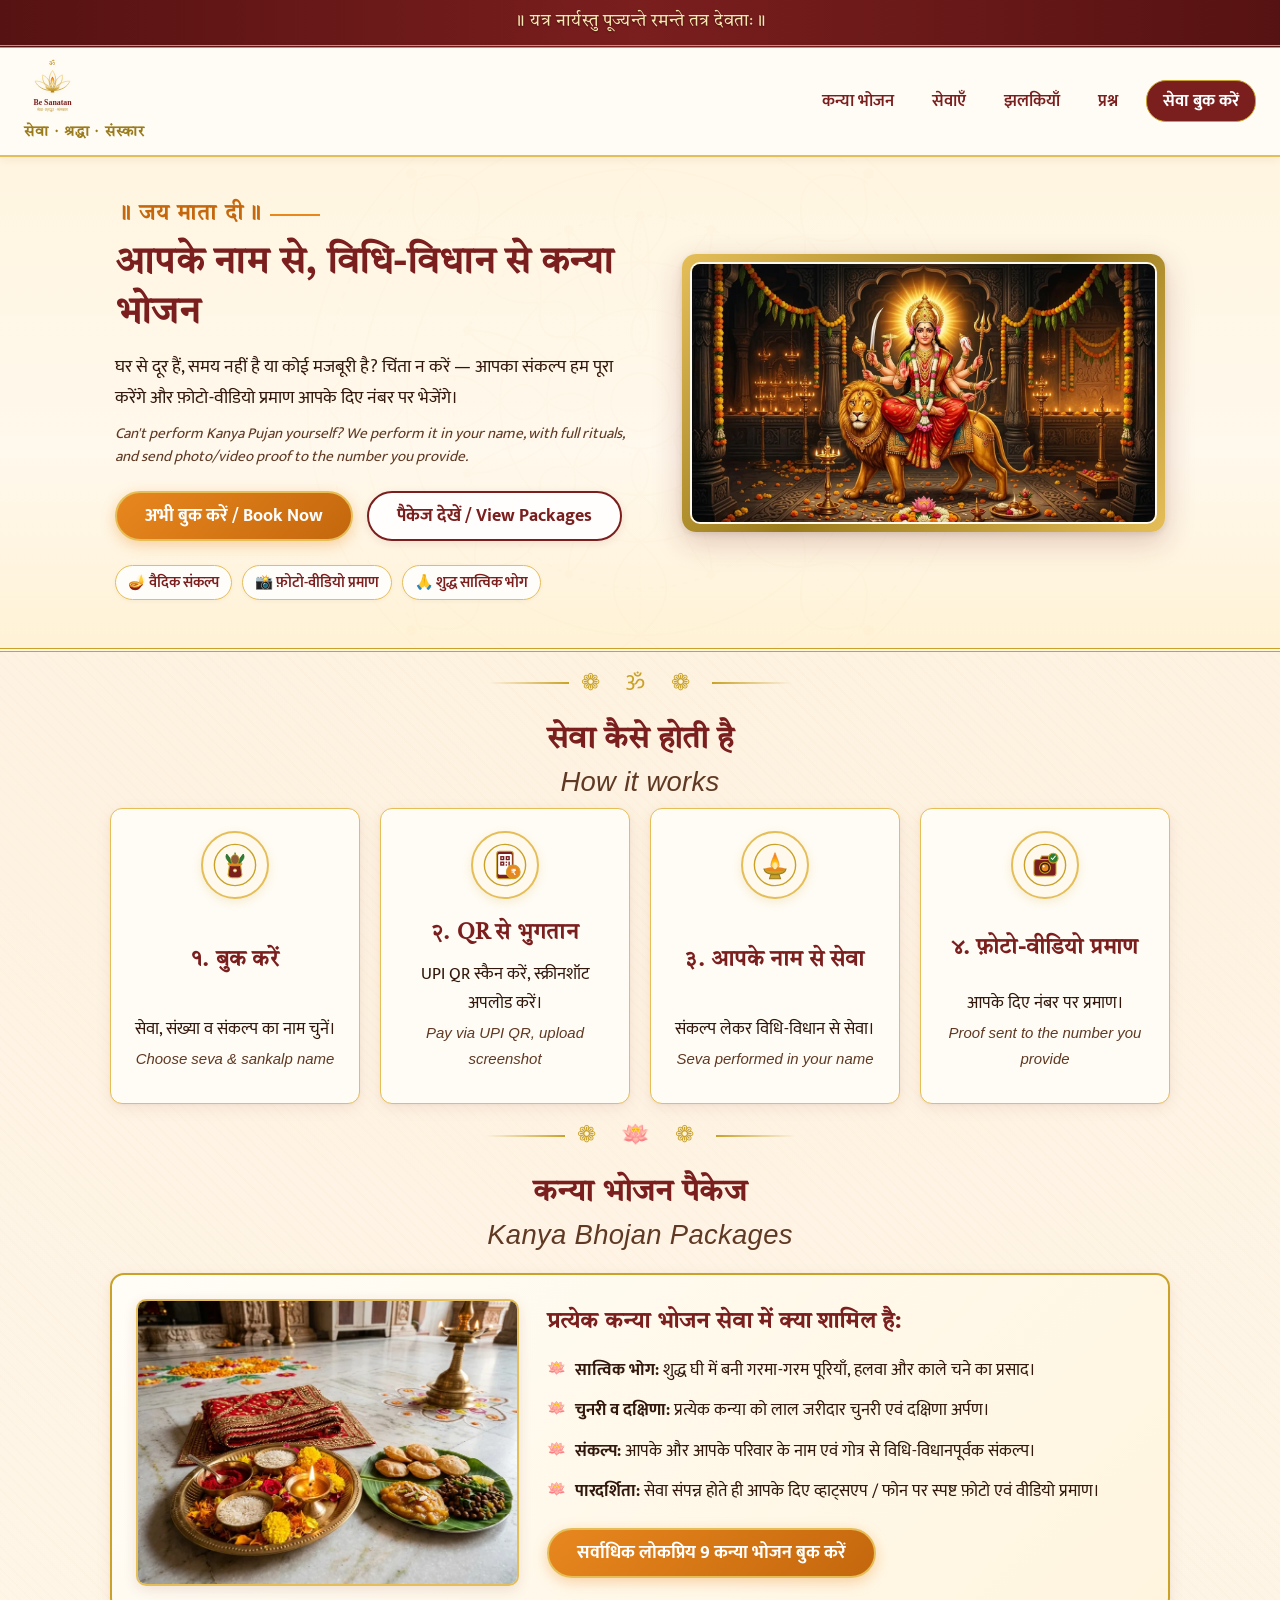
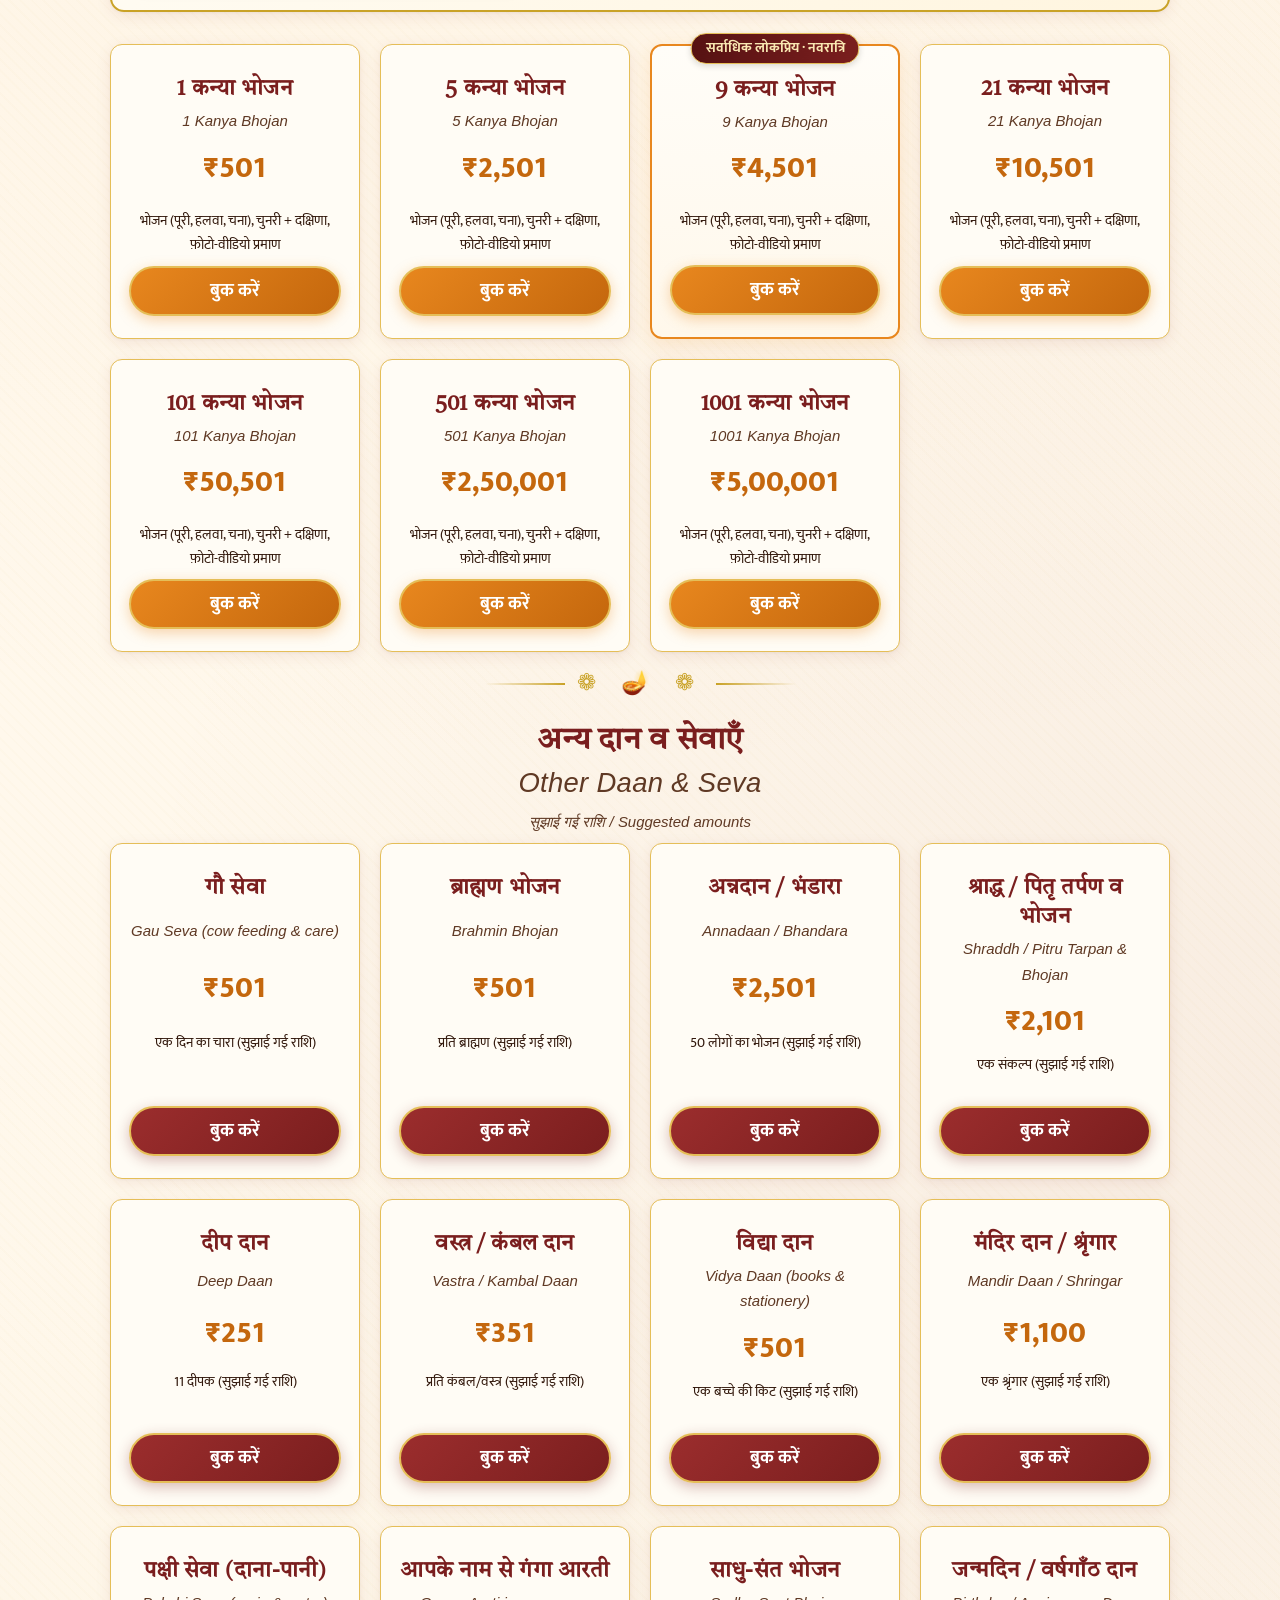
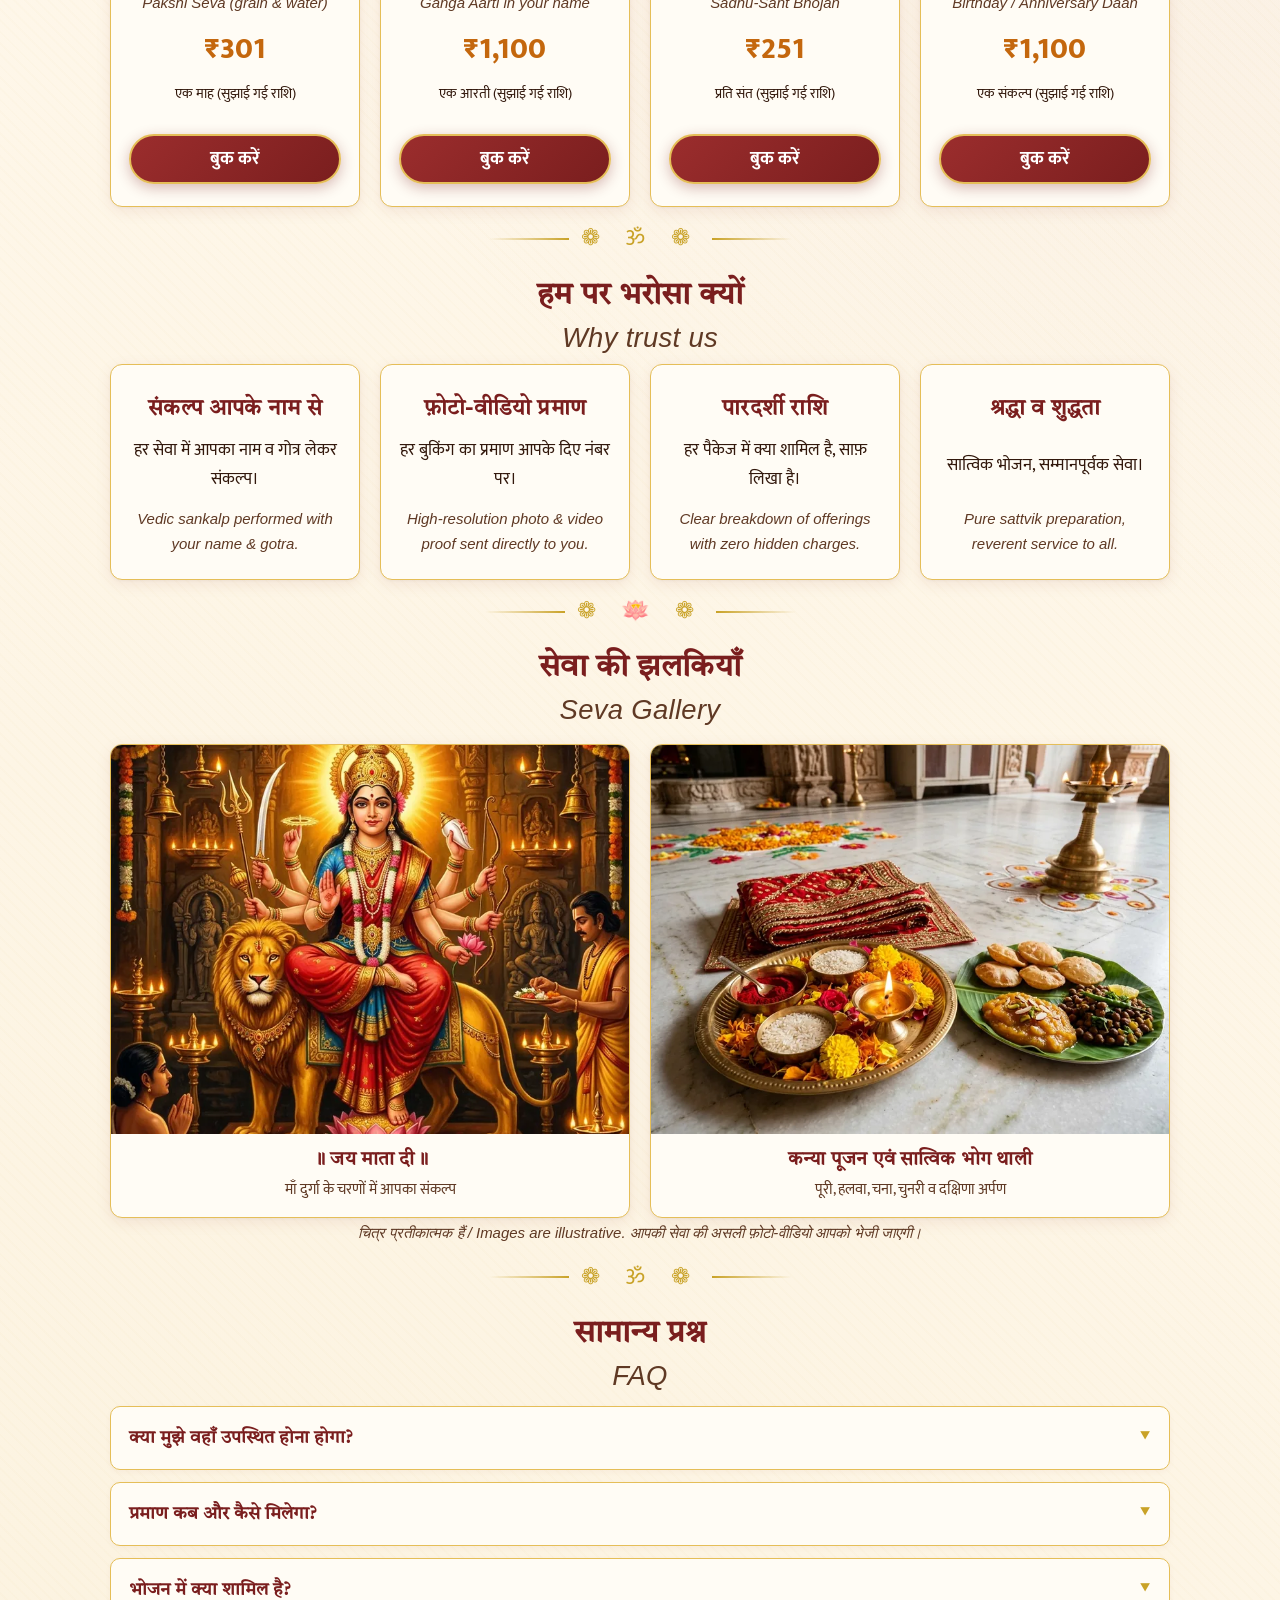
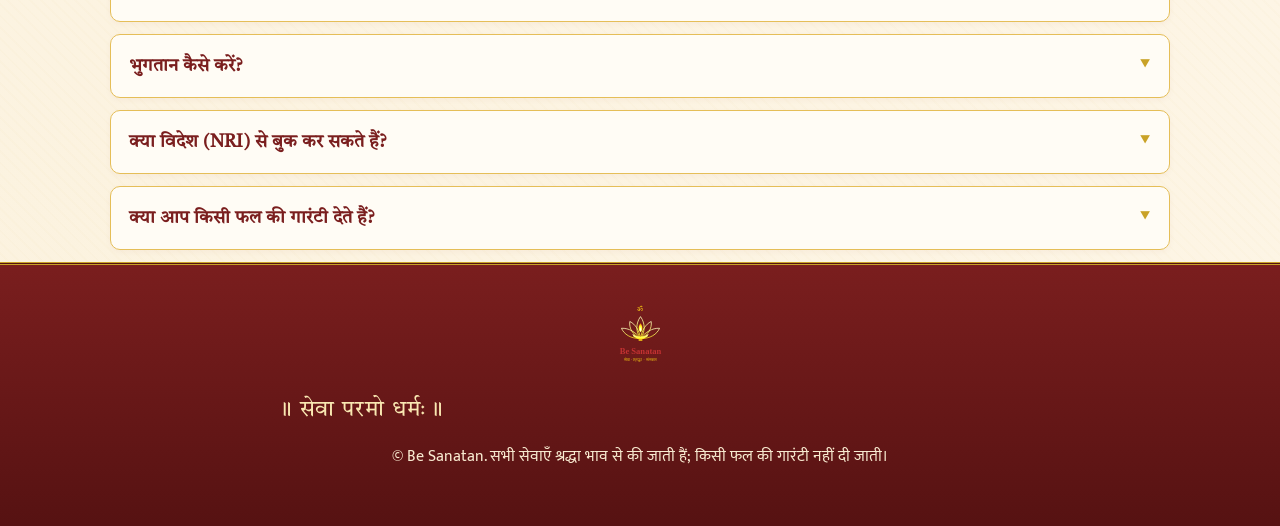
==== commit 3236d1b2: "Meta Pixel: disable autoConfig (no automatic button-click events / auto advanced matching, keeps for" ====
--- a/index.html
+++ b/index.html
@@ -26,6 +26,7 @@
 t.src=v;s=b.getElementsByTagName(e)[0];
 s.parentNode.insertBefore(t,s)}(window, document,'script',
 'https://connect.facebook.net/en_US/fbevents.js');
+fbq('set', 'autoConfig', false, '29937048672561477');
 fbq('init', '29937048672561477');
 fbq('track', 'PageView');
 </script>
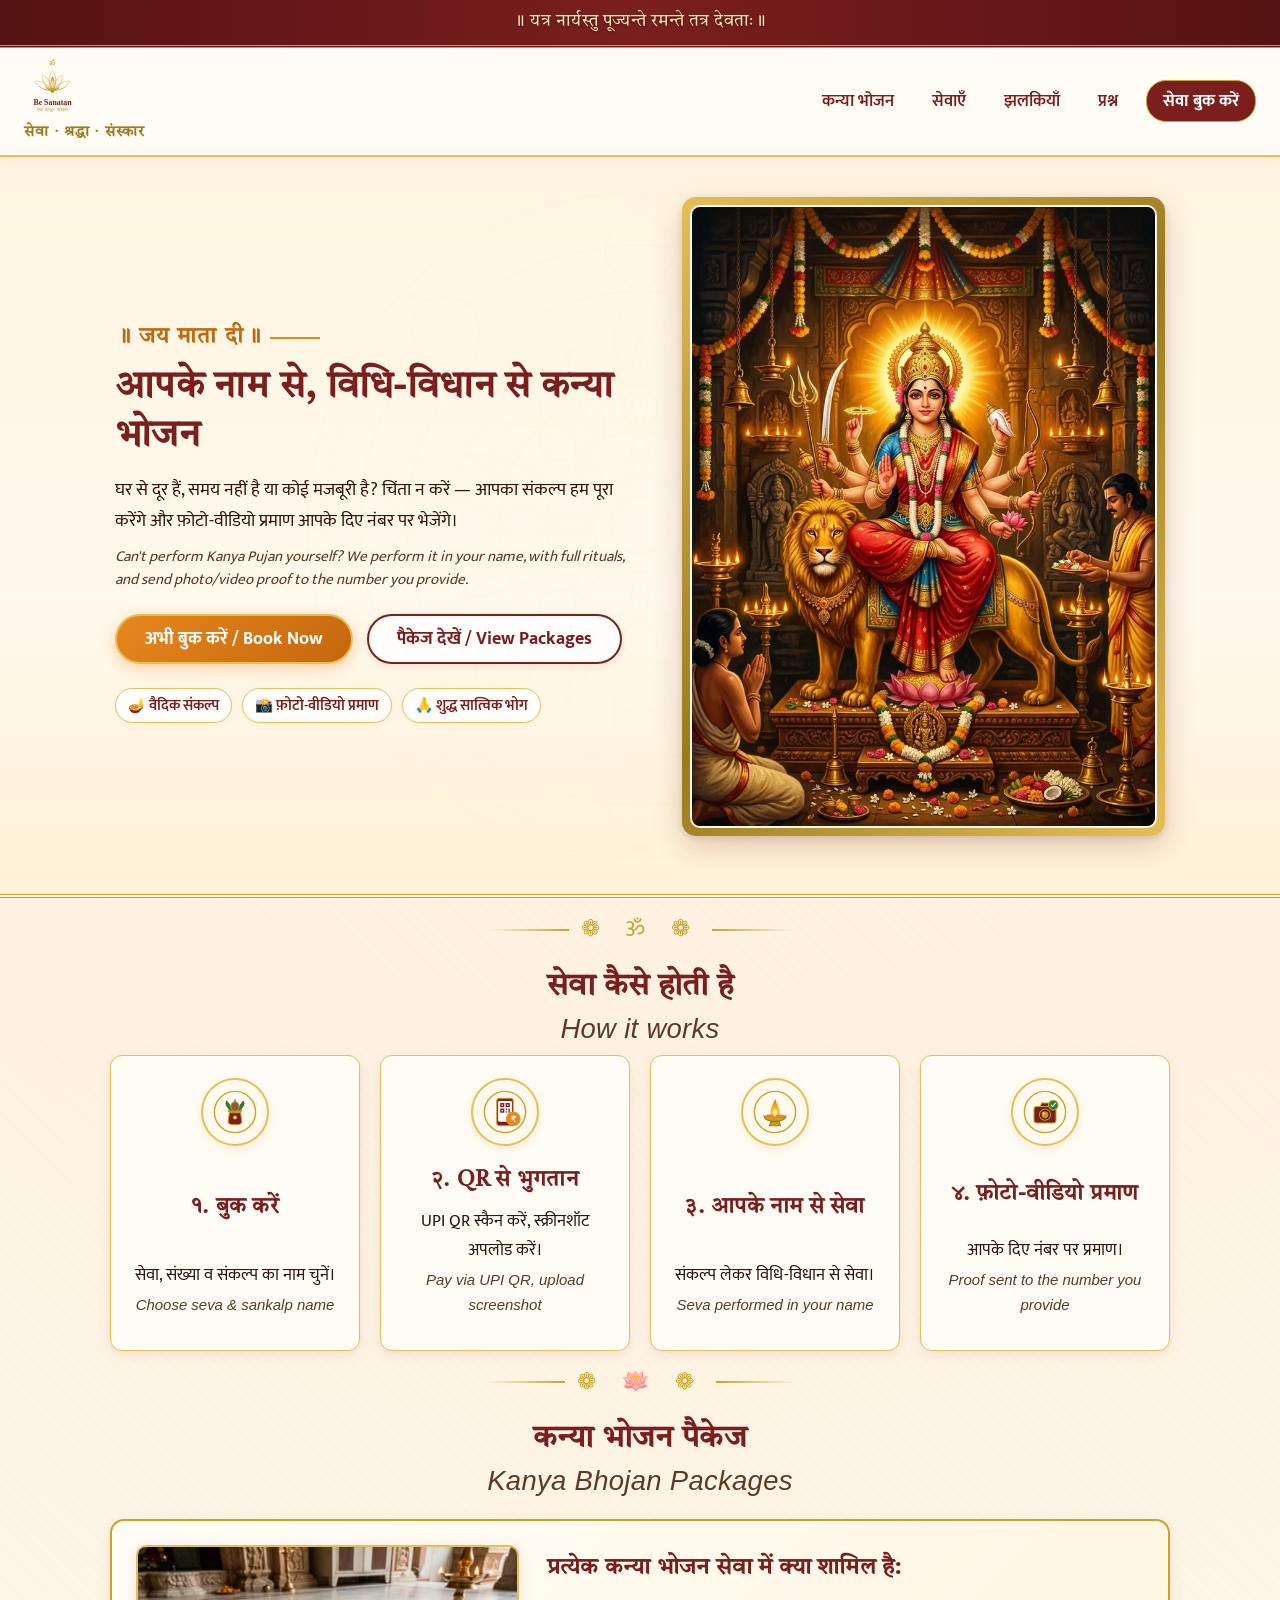
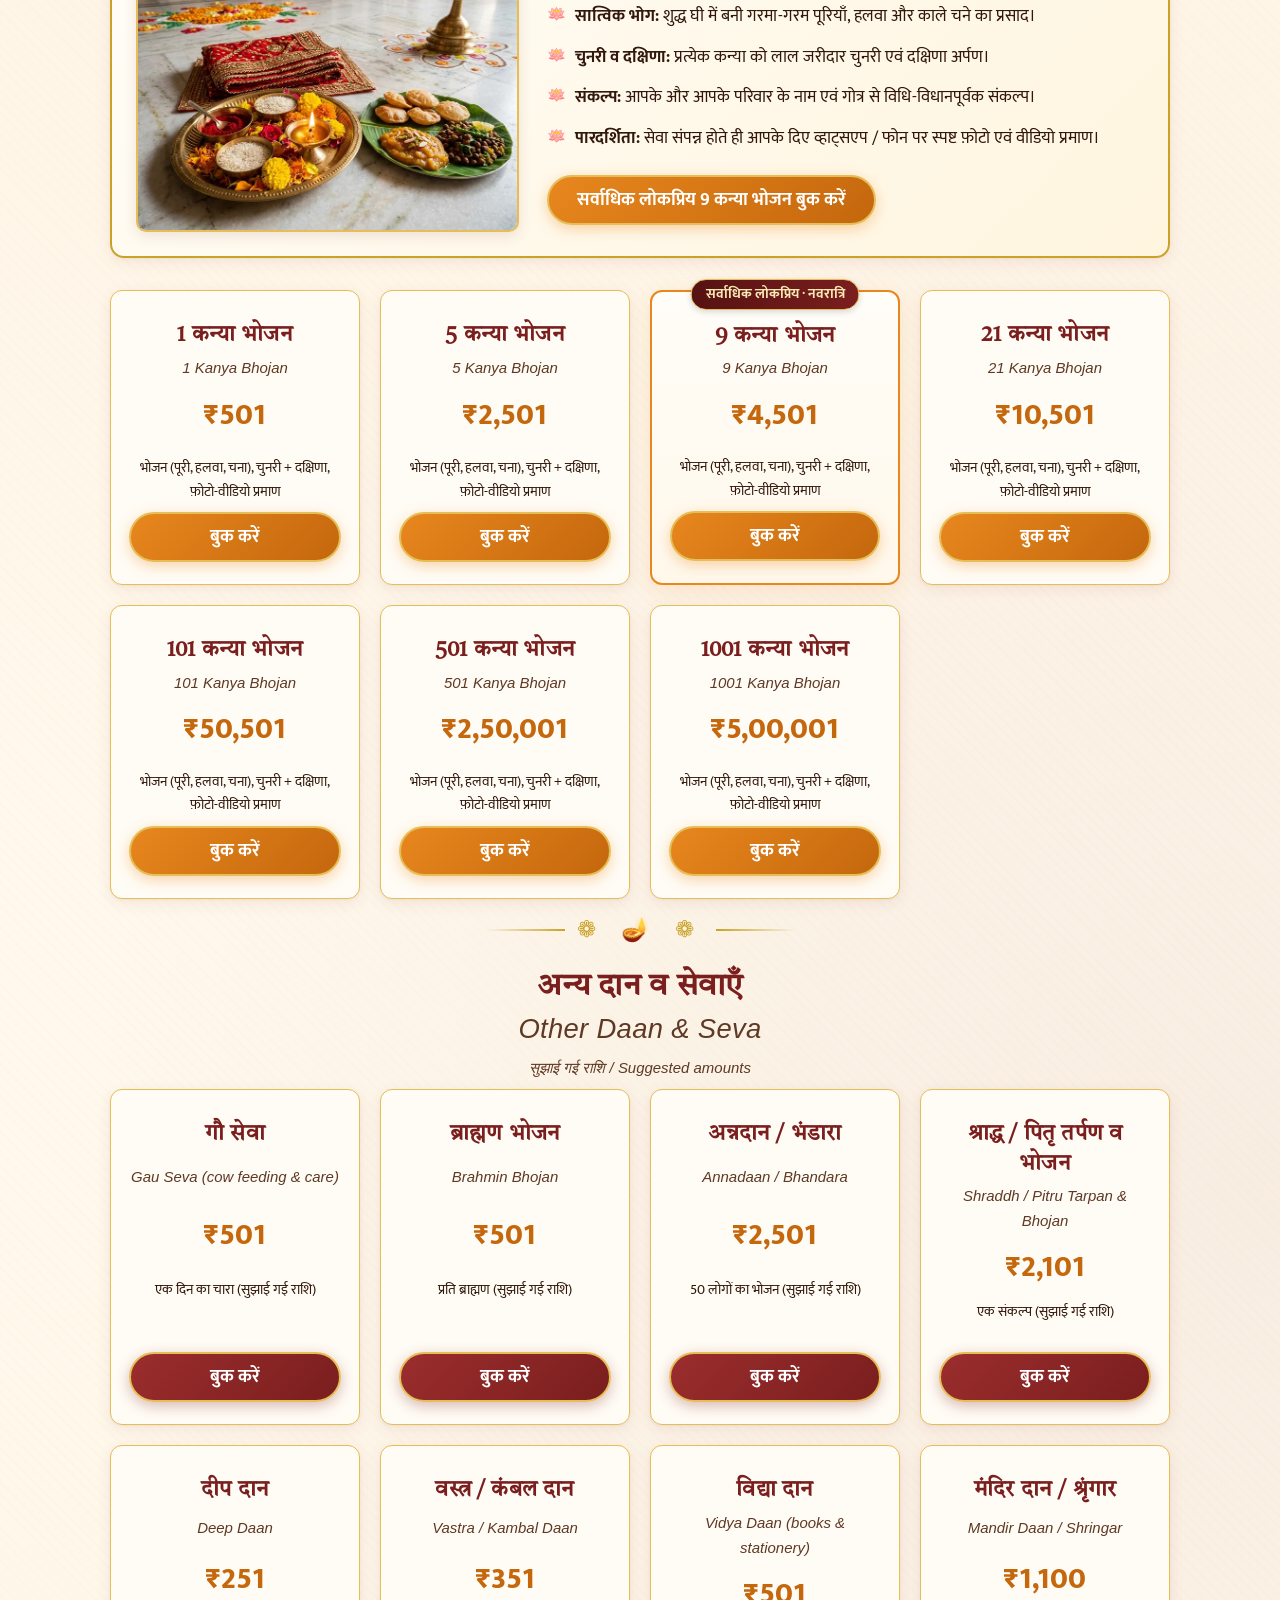
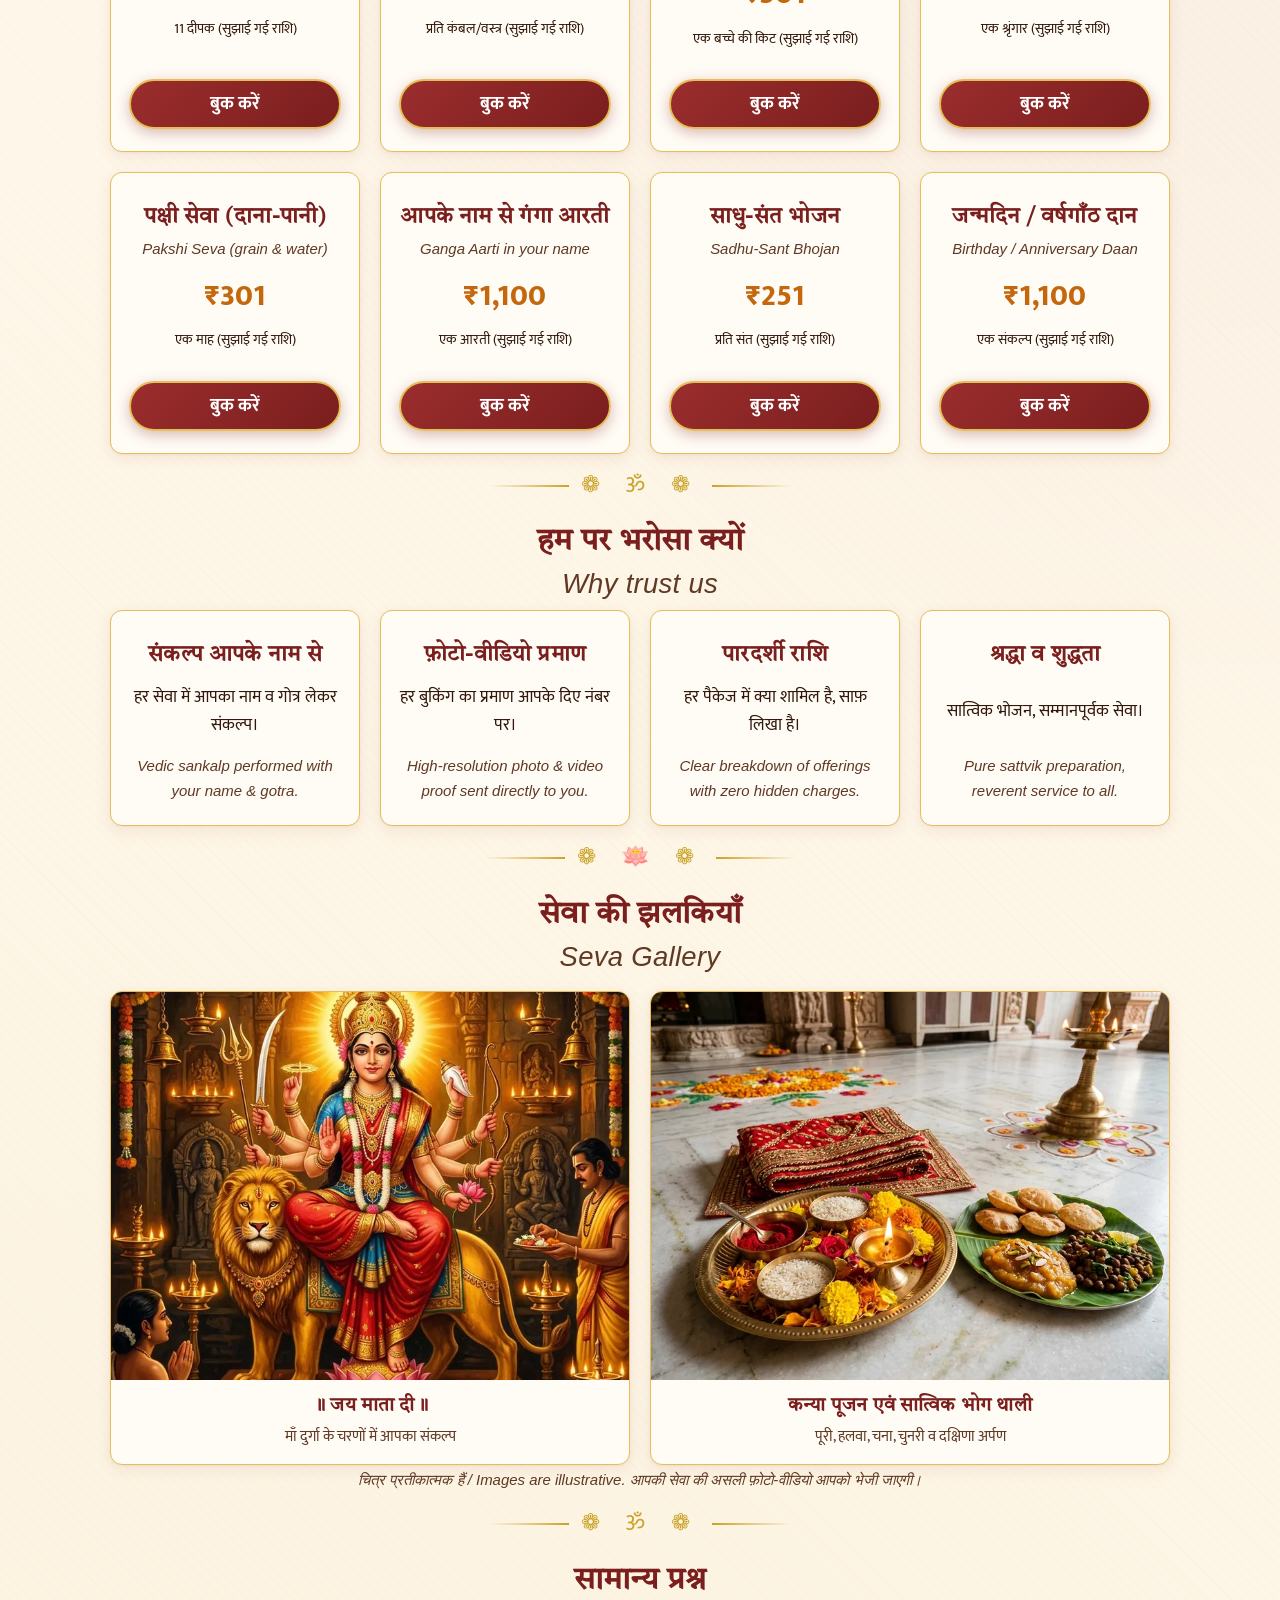
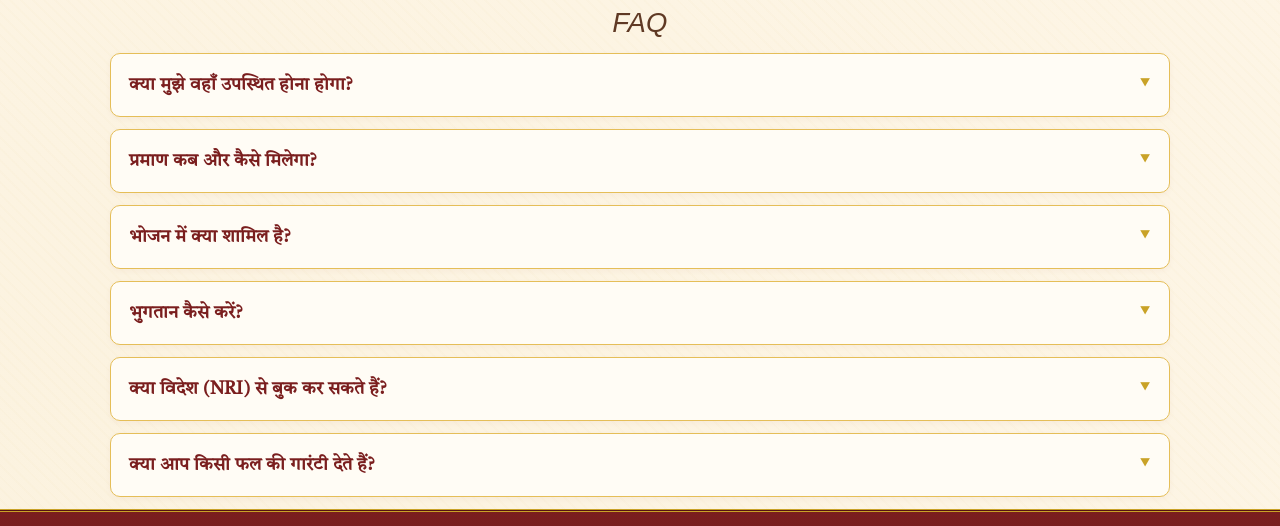
==== commit 4cf9de7f: "Meta Pixel: switch to new ad account pixel ID" ====
--- a/index.html
+++ b/index.html
@@ -26,12 +26,12 @@
 t.src=v;s=b.getElementsByTagName(e)[0];
 s.parentNode.insertBefore(t,s)}(window, document,'script',
 'https://connect.facebook.net/en_US/fbevents.js');
-fbq('set', 'autoConfig', false, '29937048672561477');
-fbq('init', '29937048672561477');
+fbq('set', 'autoConfig', false, '1602070534959219');
+fbq('init', '1602070534959219');
 fbq('track', 'PageView');
 </script>
 <noscript><img height="1" width="1" style="display:none" alt=""
-src="https://www.facebook.com/tr?id=29937048672561477&ev=PageView&noscript=1"/></noscript>
+src="https://www.facebook.com/tr?id=1602070534959219&ev=PageView&noscript=1"/></noscript>
 <!-- End Meta Pixel Code -->
 </head>
 <body>
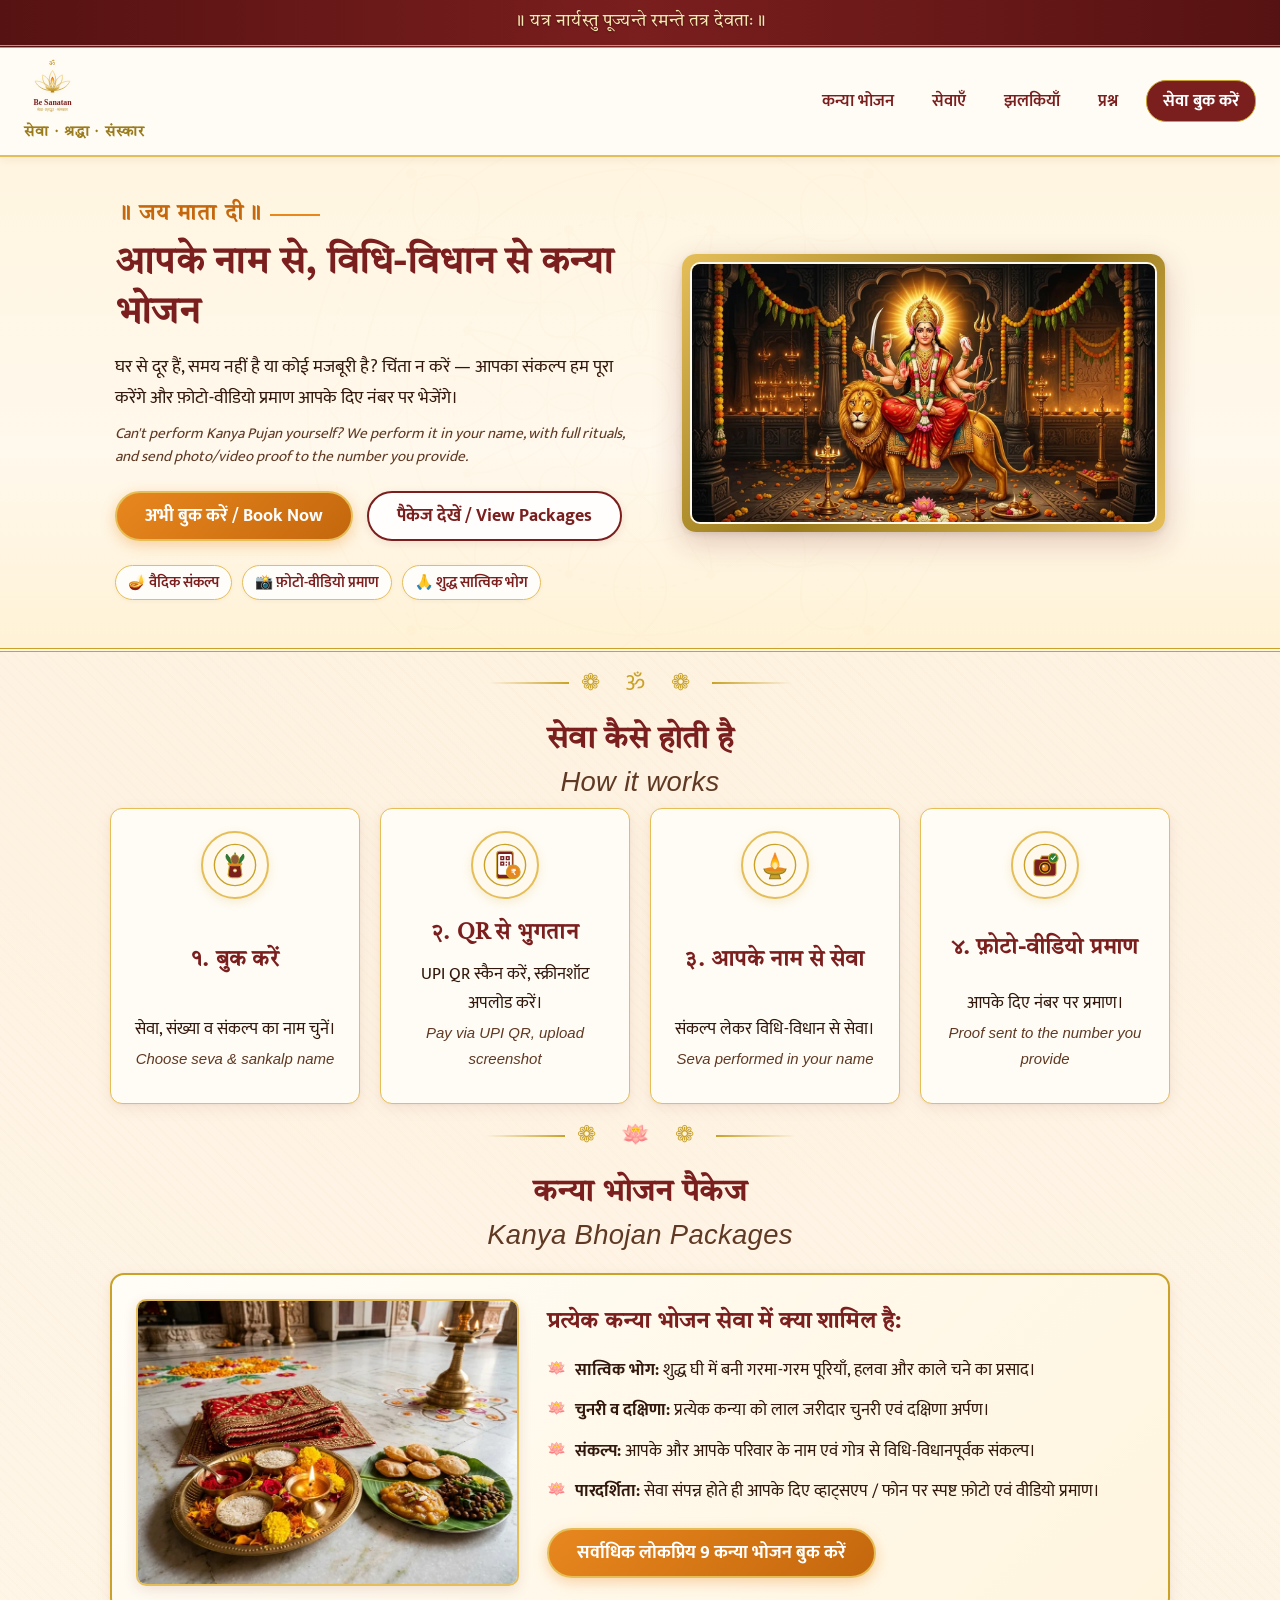
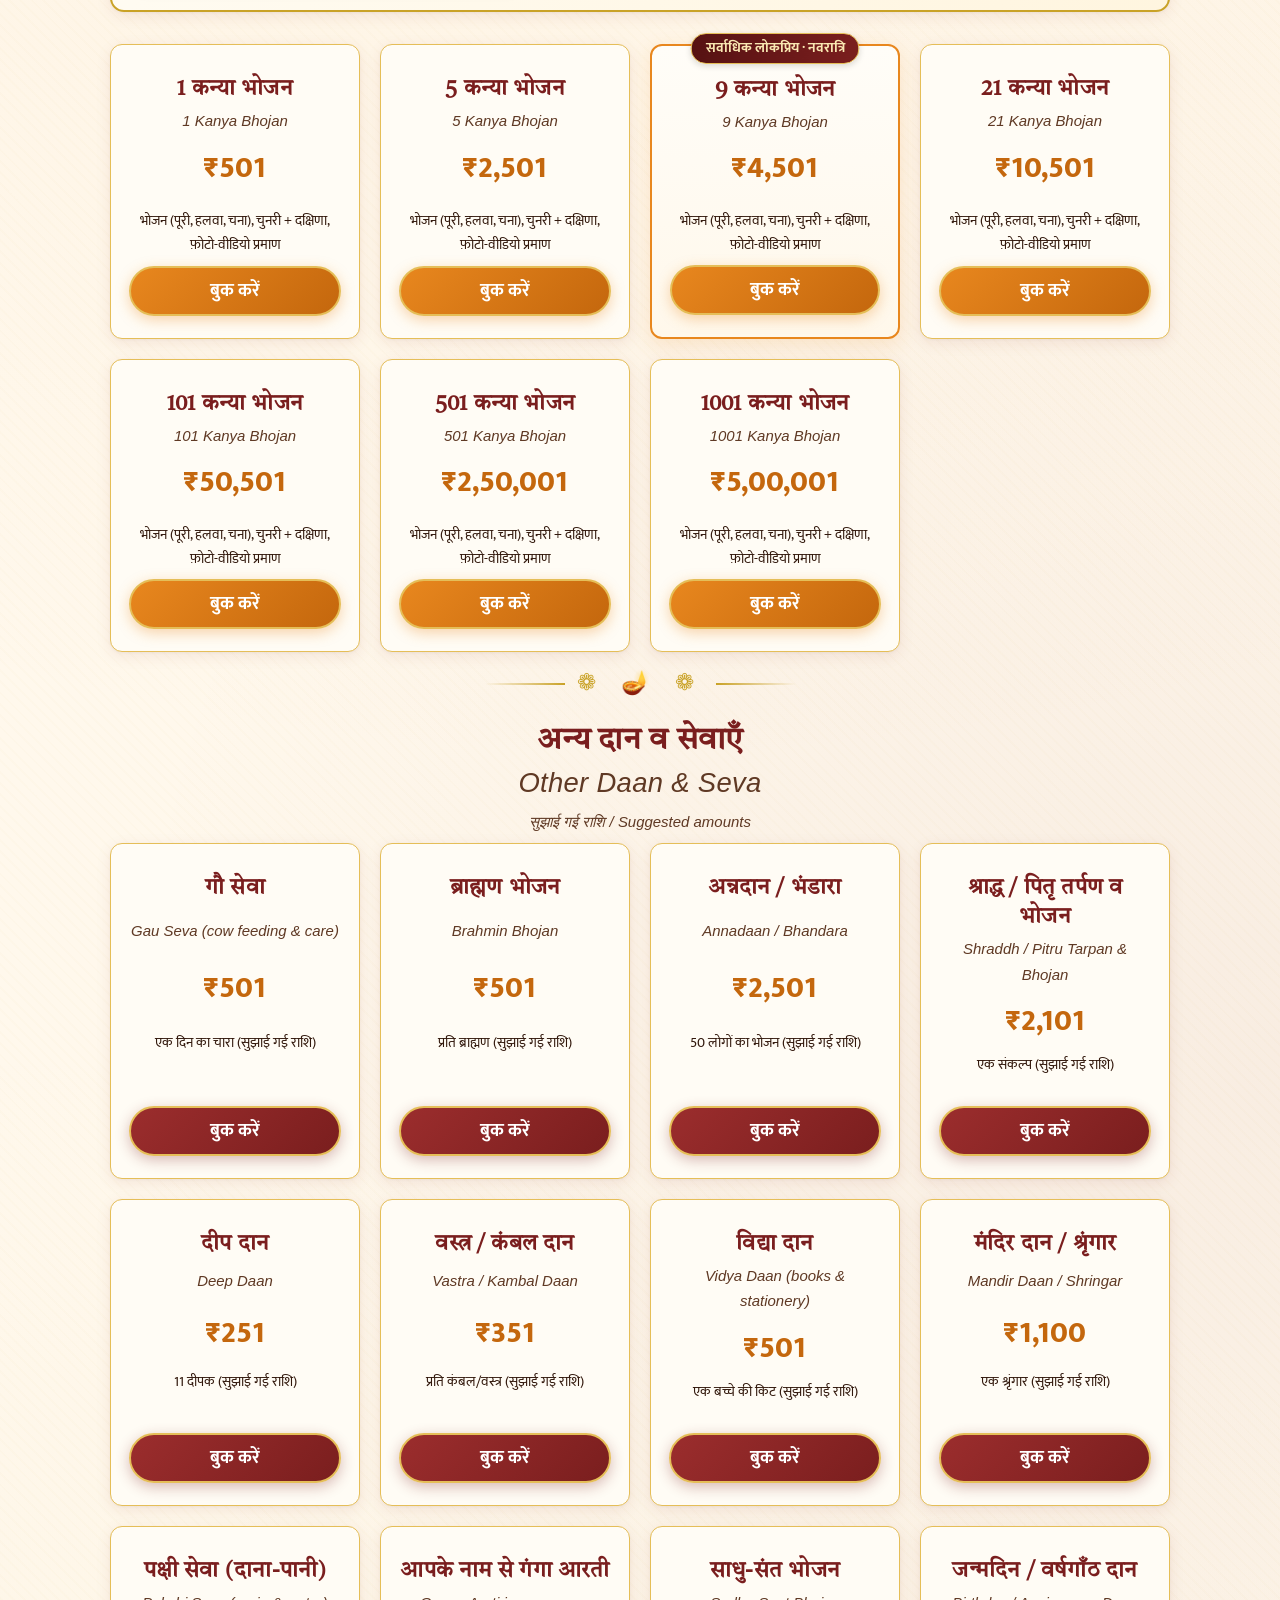
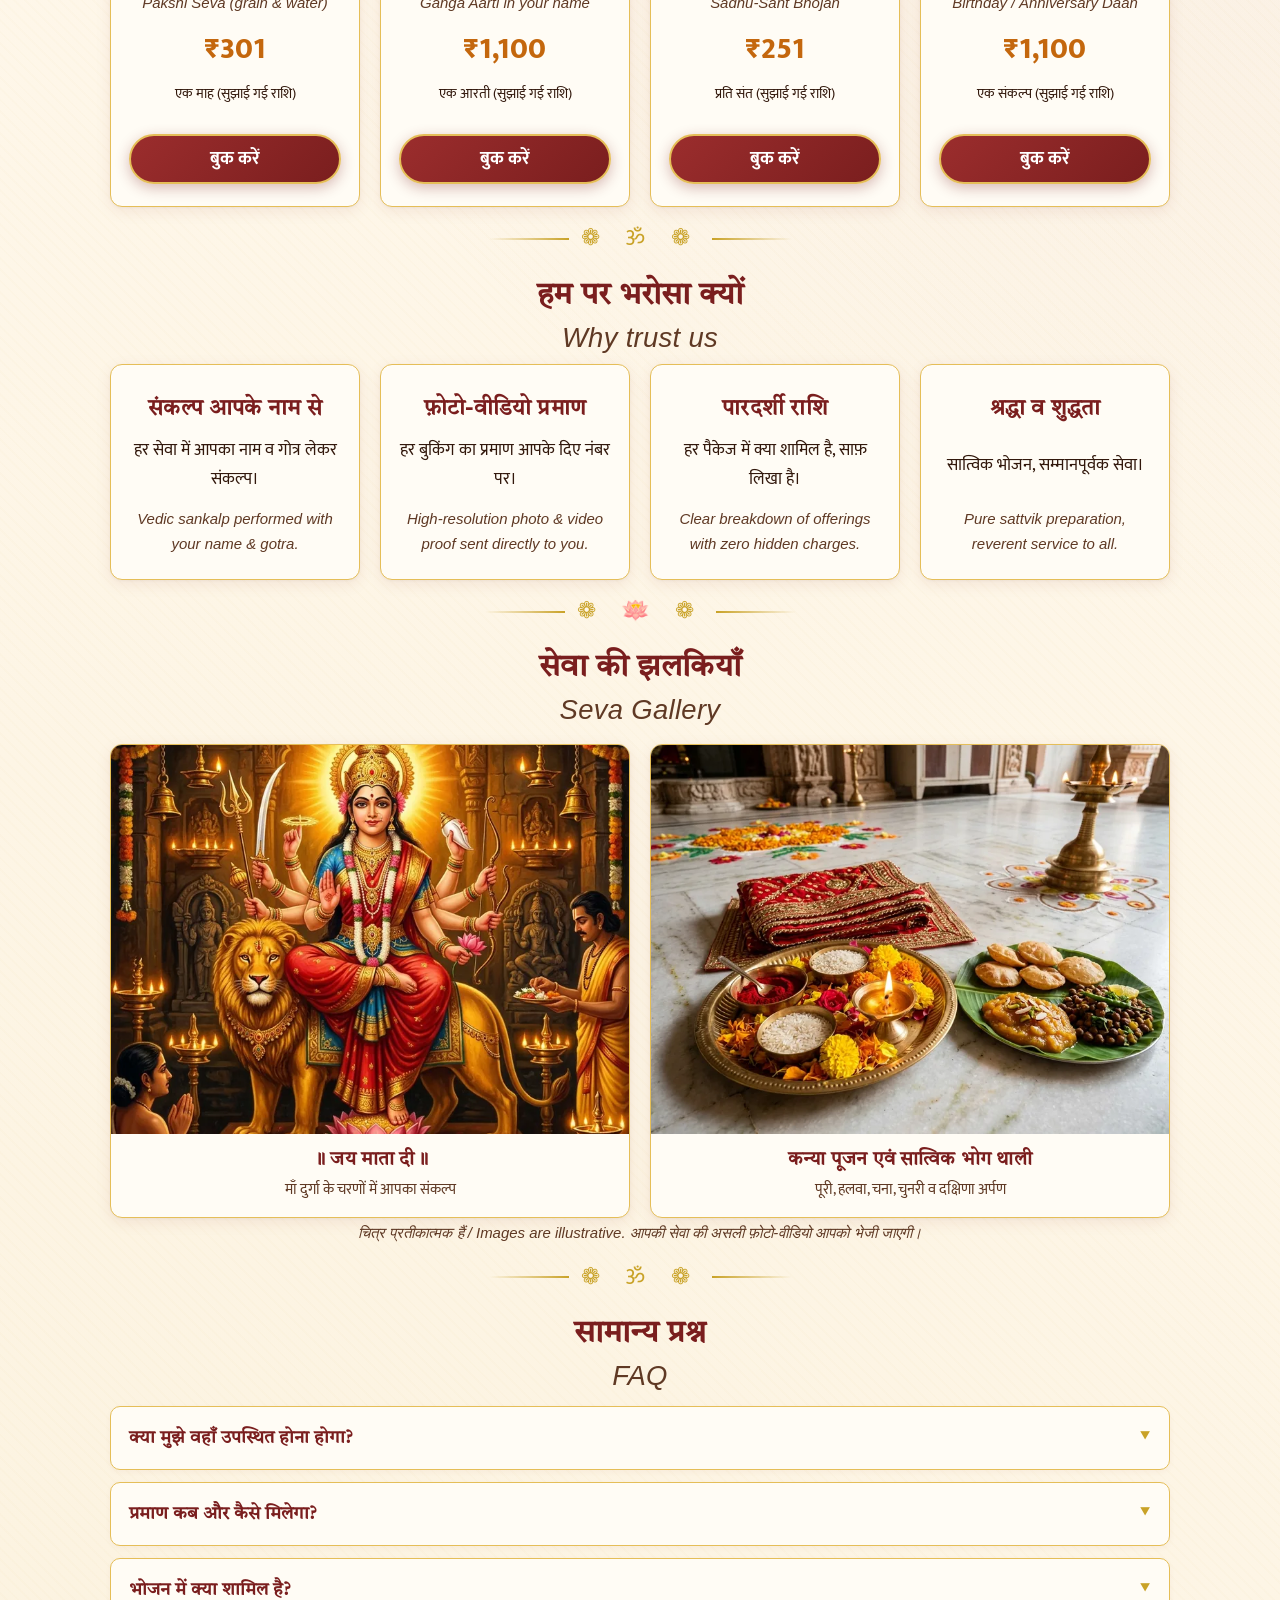
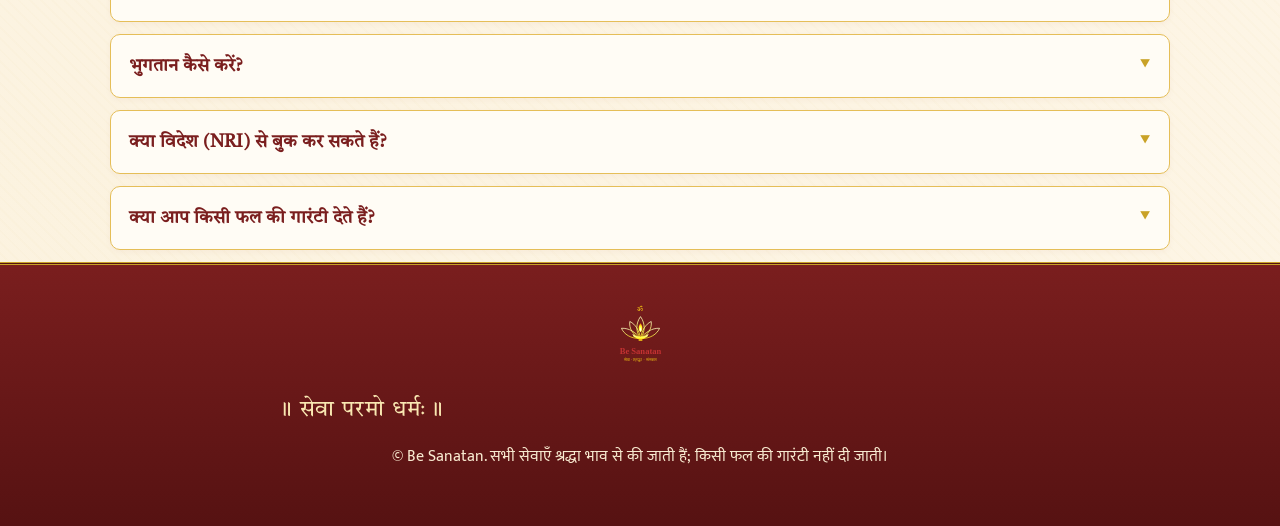
==== commit cccfae49: "Meta Pixel: use correct Be Sanatan pixel ID" ====
--- a/index.html
+++ b/index.html
@@ -26,12 +26,12 @@
 t.src=v;s=b.getElementsByTagName(e)[0];
 s.parentNode.insertBefore(t,s)}(window, document,'script',
 'https://connect.facebook.net/en_US/fbevents.js');
-fbq('set', 'autoConfig', false, '1602070534959219');
-fbq('init', '1602070534959219');
+fbq('set', 'autoConfig', false, '4423289451267973');
+fbq('init', '4423289451267973');
 fbq('track', 'PageView');
 </script>
 <noscript><img height="1" width="1" style="display:none" alt=""
-src="https://www.facebook.com/tr?id=1602070534959219&ev=PageView&noscript=1"/></noscript>
+src="https://www.facebook.com/tr?id=4423289451267973&ev=PageView&noscript=1"/></noscript>
 <!-- End Meta Pixel Code -->
 </head>
 <body>
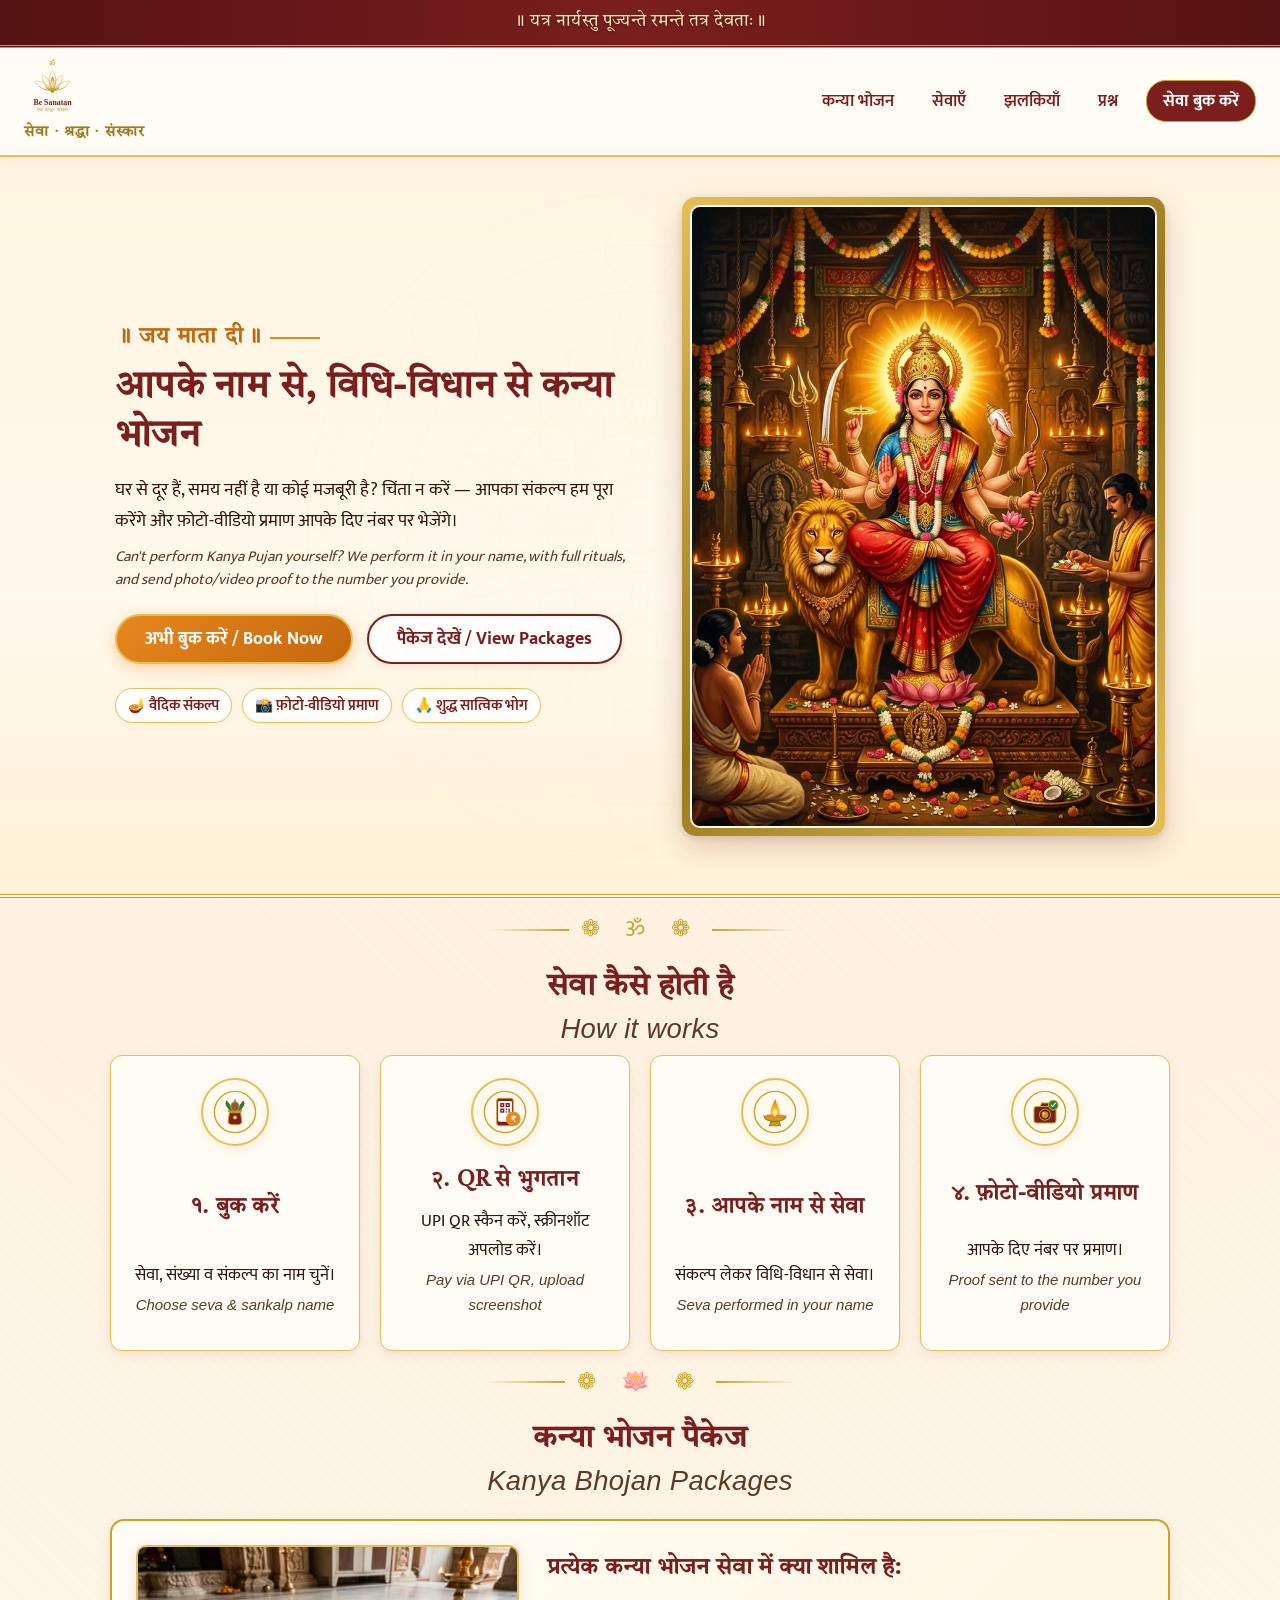
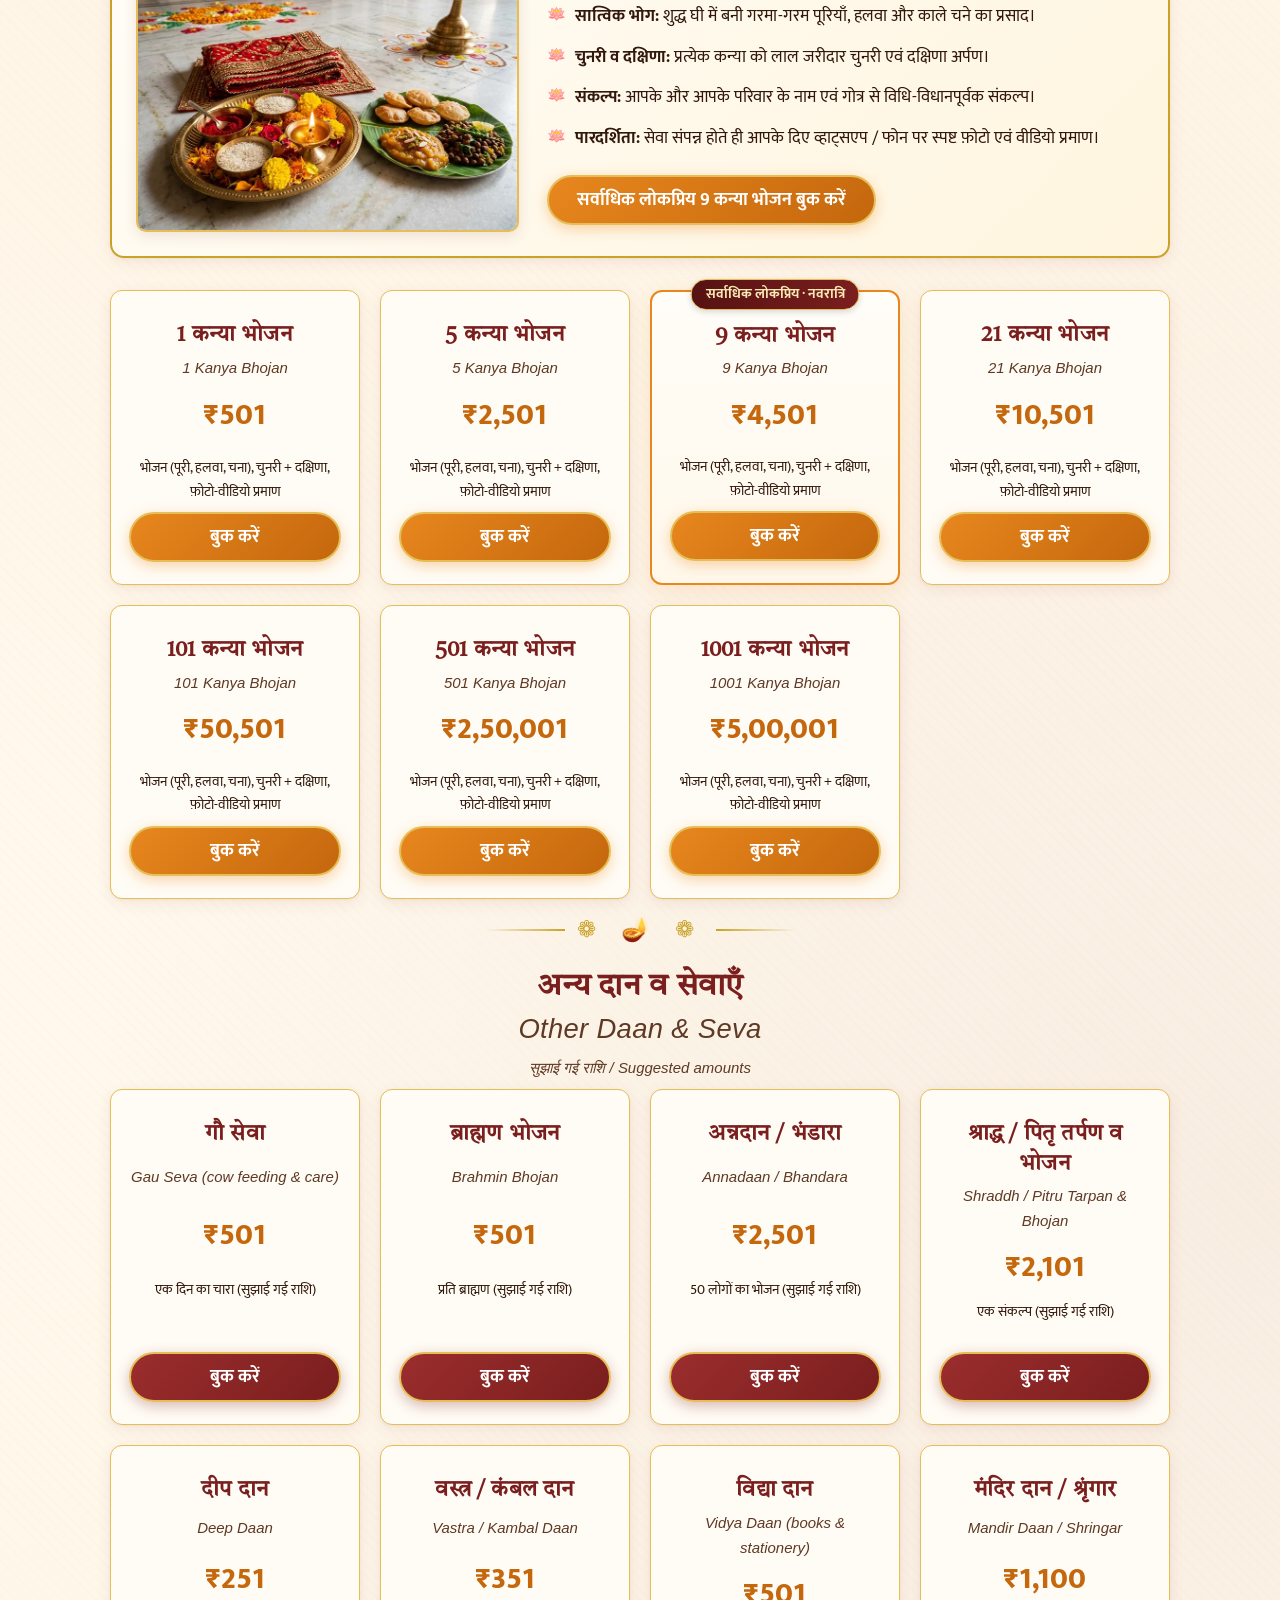
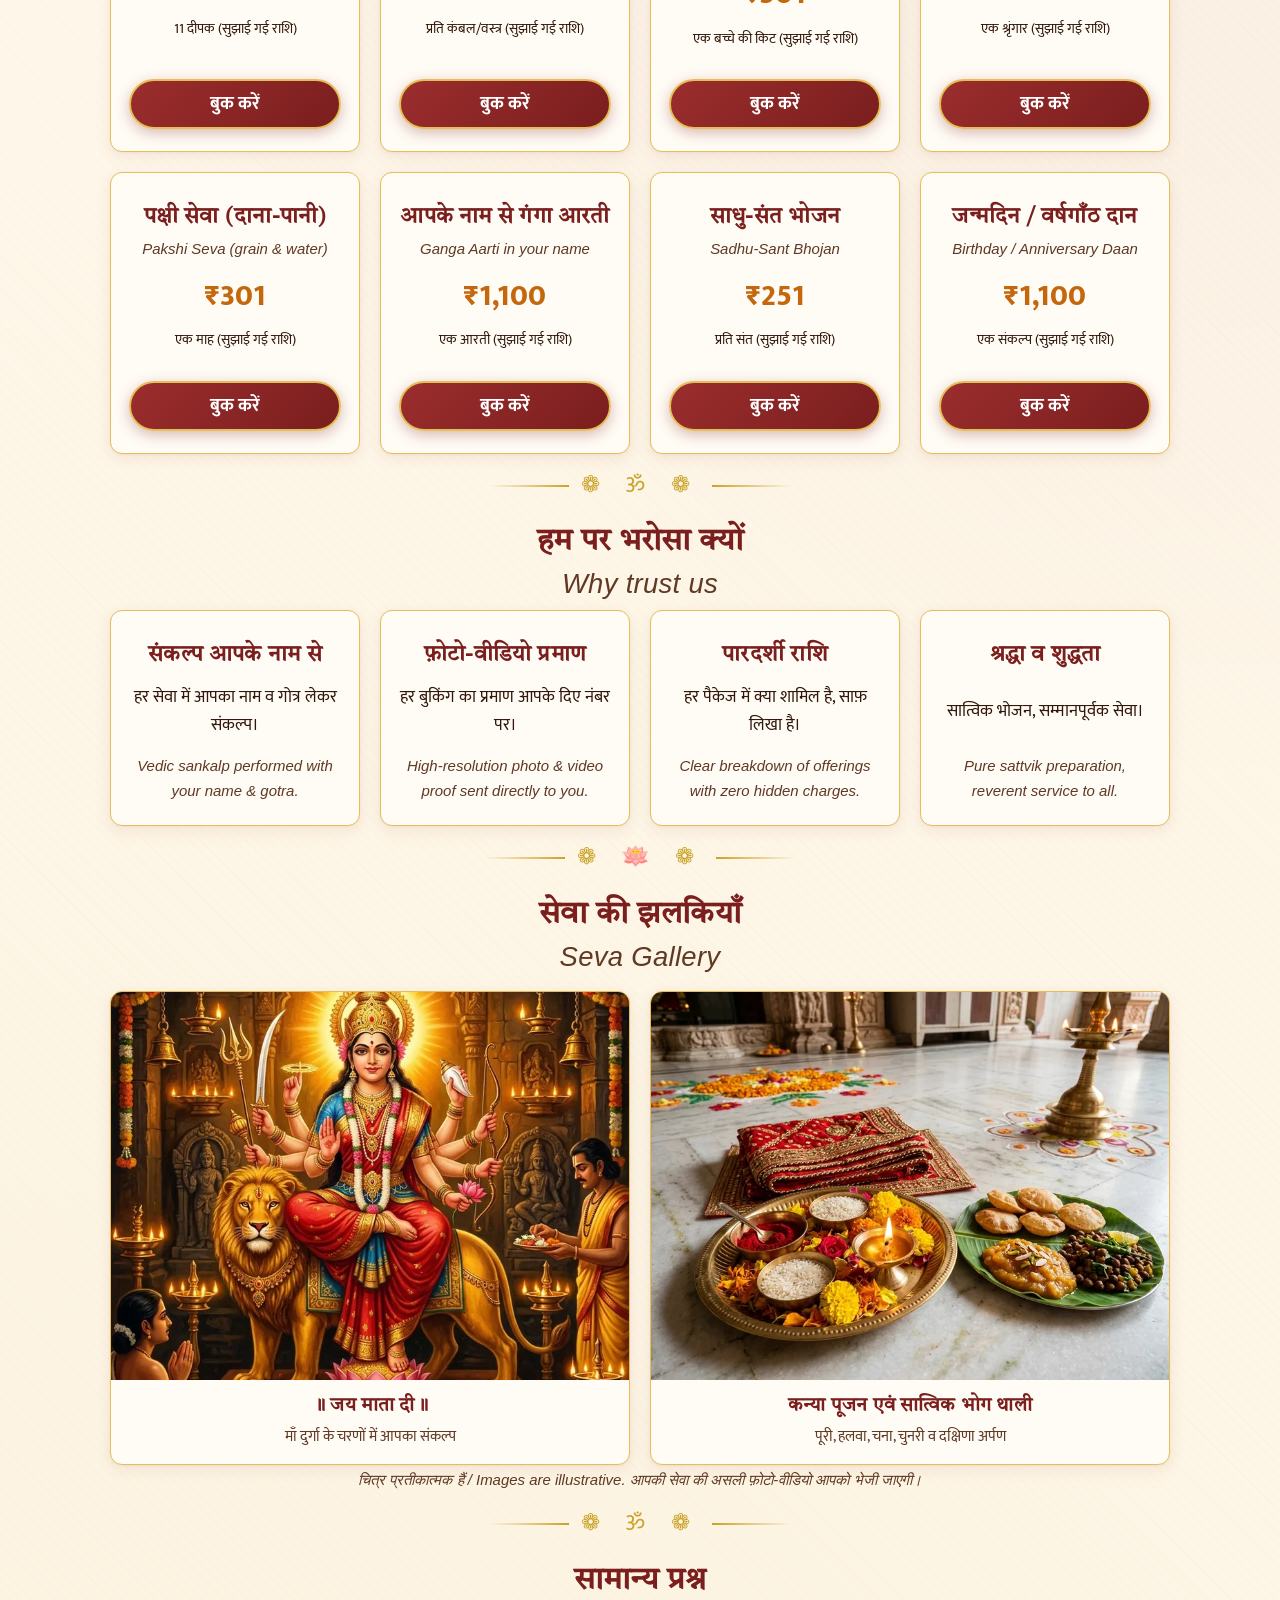
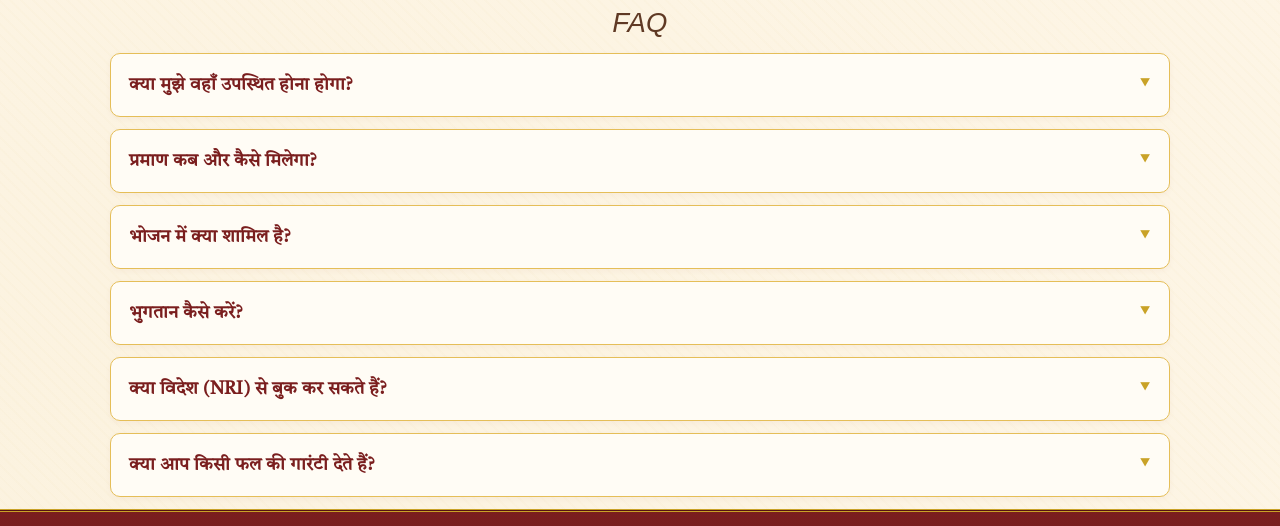
==== commit 724cc295: "Meta Pixel: correct Be Sanatan pixel ID (…913)" ====
--- a/index.html
+++ b/index.html
@@ -26,12 +26,12 @@
 t.src=v;s=b.getElementsByTagName(e)[0];
 s.parentNode.insertBefore(t,s)}(window, document,'script',
 'https://connect.facebook.net/en_US/fbevents.js');
-fbq('set', 'autoConfig', false, '4423289451267973');
-fbq('init', '4423289451267973');
+fbq('set', 'autoConfig', false, '4423289451267913');
+fbq('init', '4423289451267913');
 fbq('track', 'PageView');
 </script>
 <noscript><img height="1" width="1" style="display:none" alt=""
-src="https://www.facebook.com/tr?id=4423289451267973&ev=PageView&noscript=1"/></noscript>
+src="https://www.facebook.com/tr?id=4423289451267913&ev=PageView&noscript=1"/></noscript>
 <!-- End Meta Pixel Code -->
 </head>
 <body>
